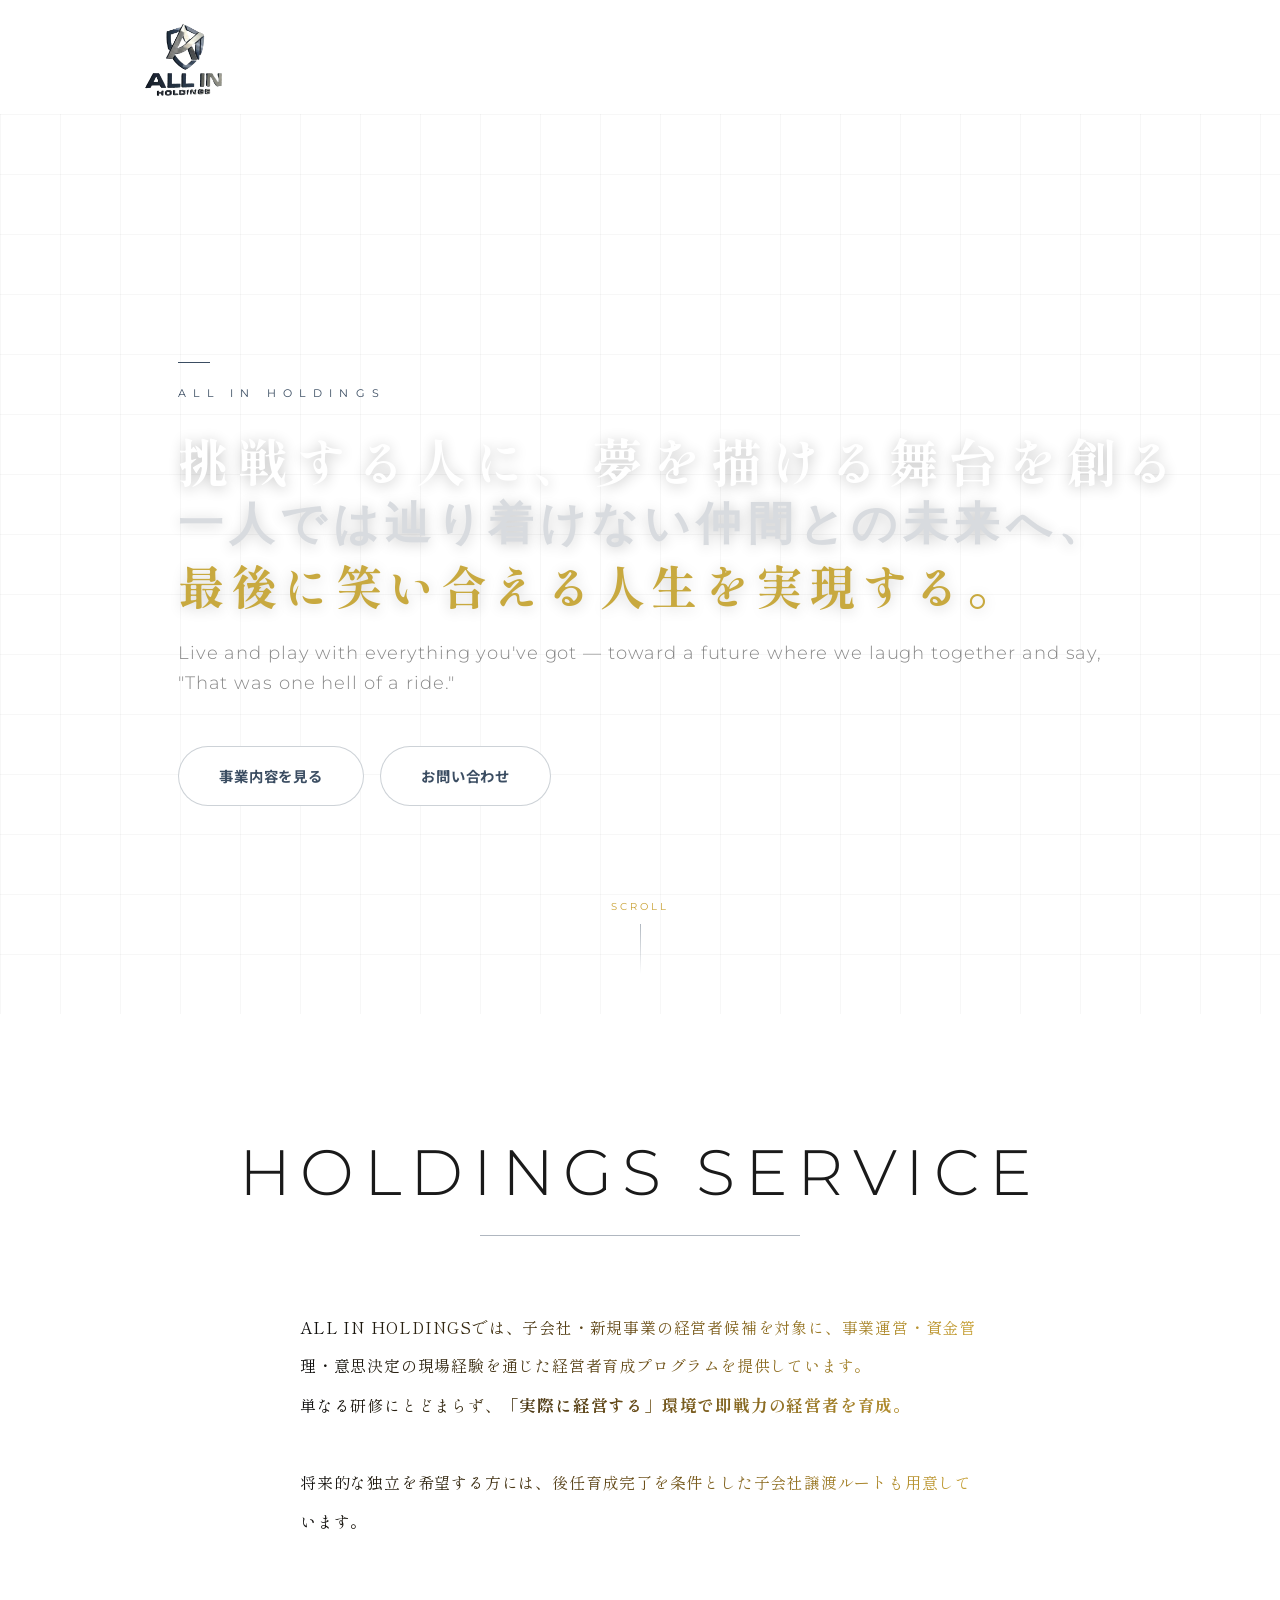
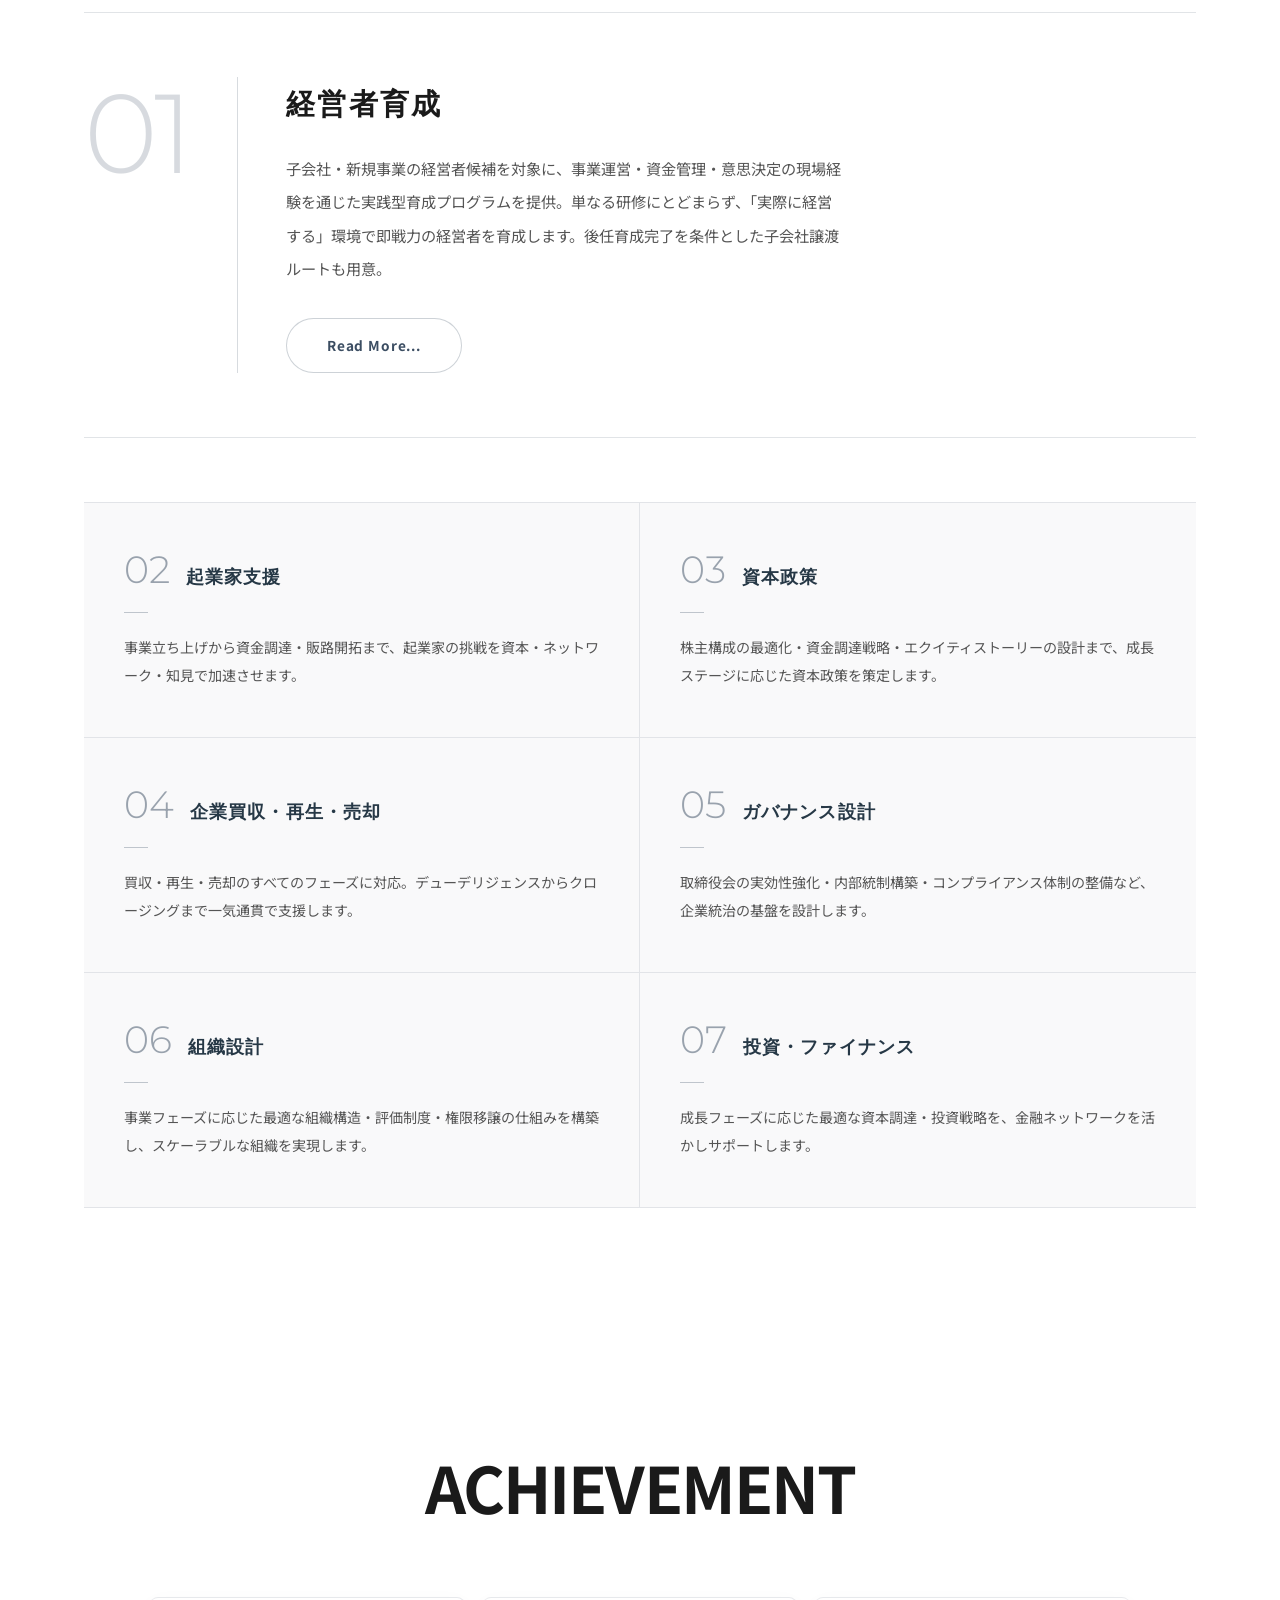
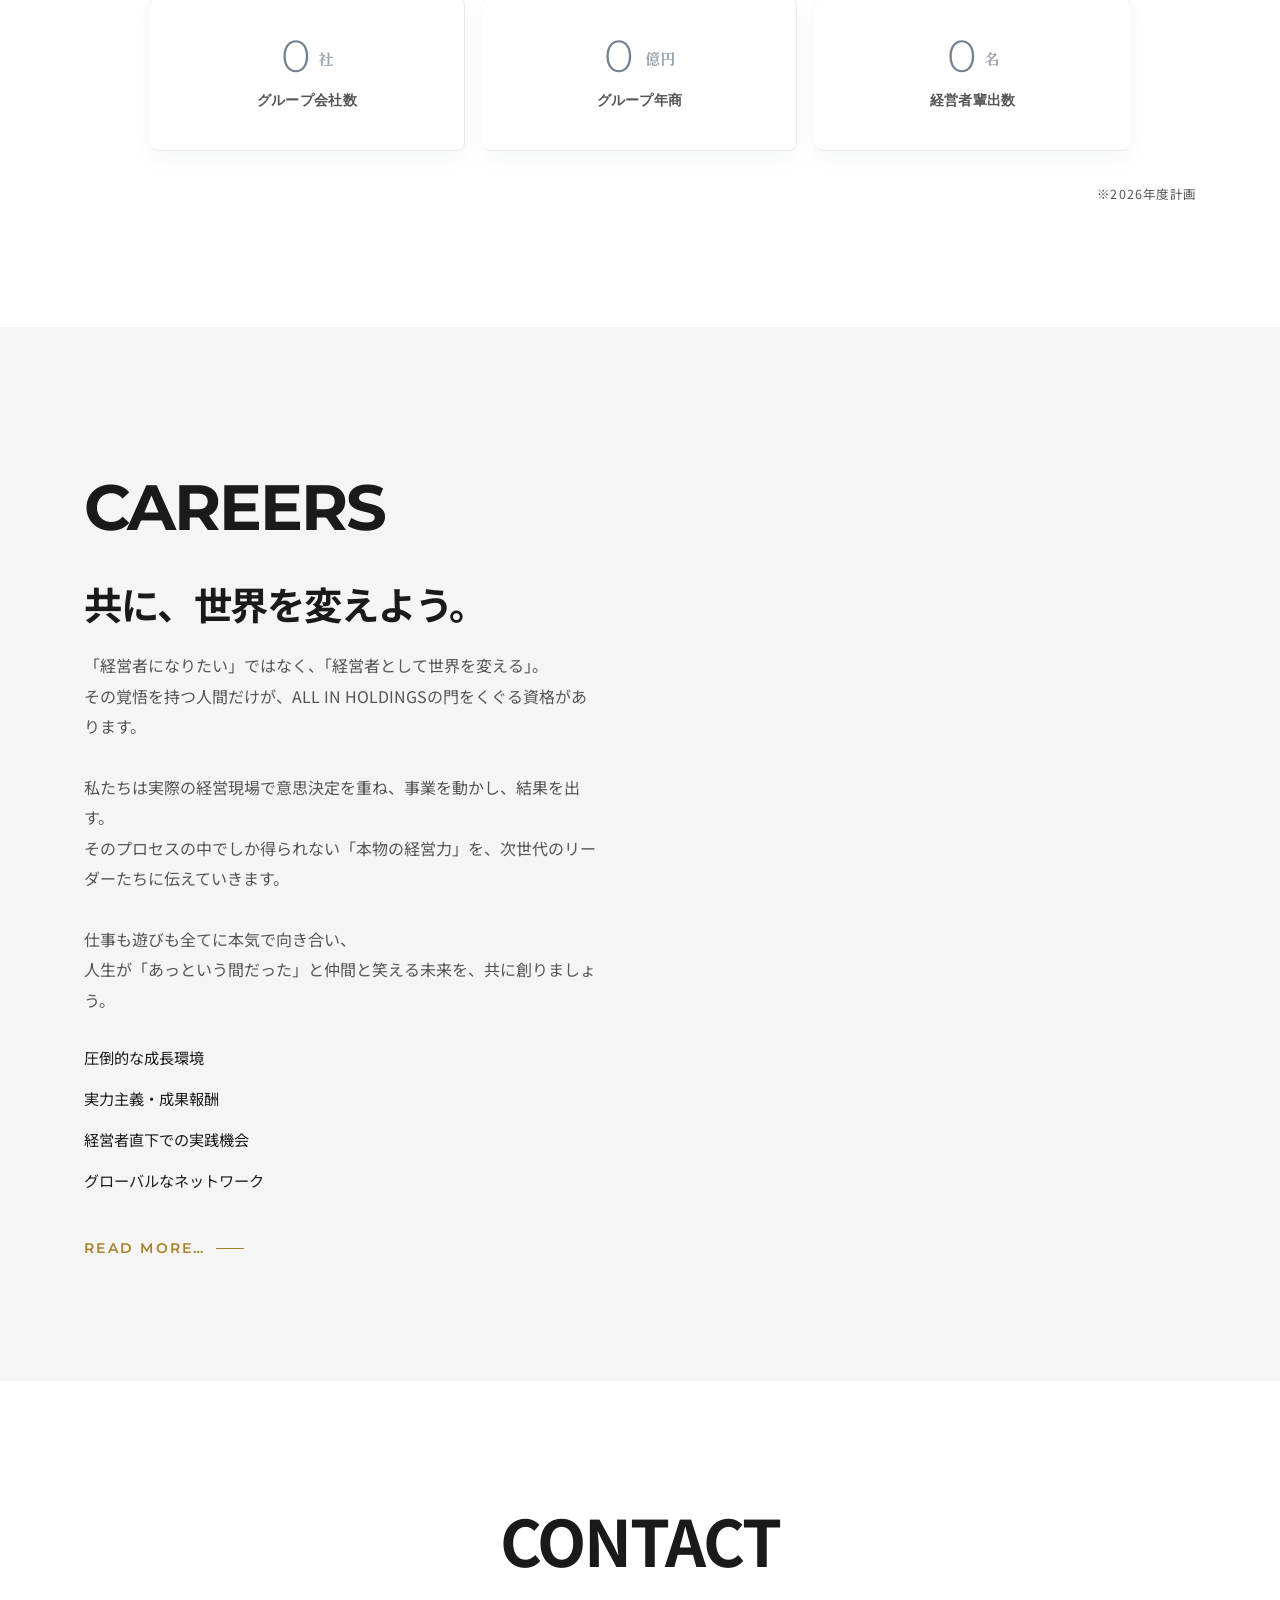
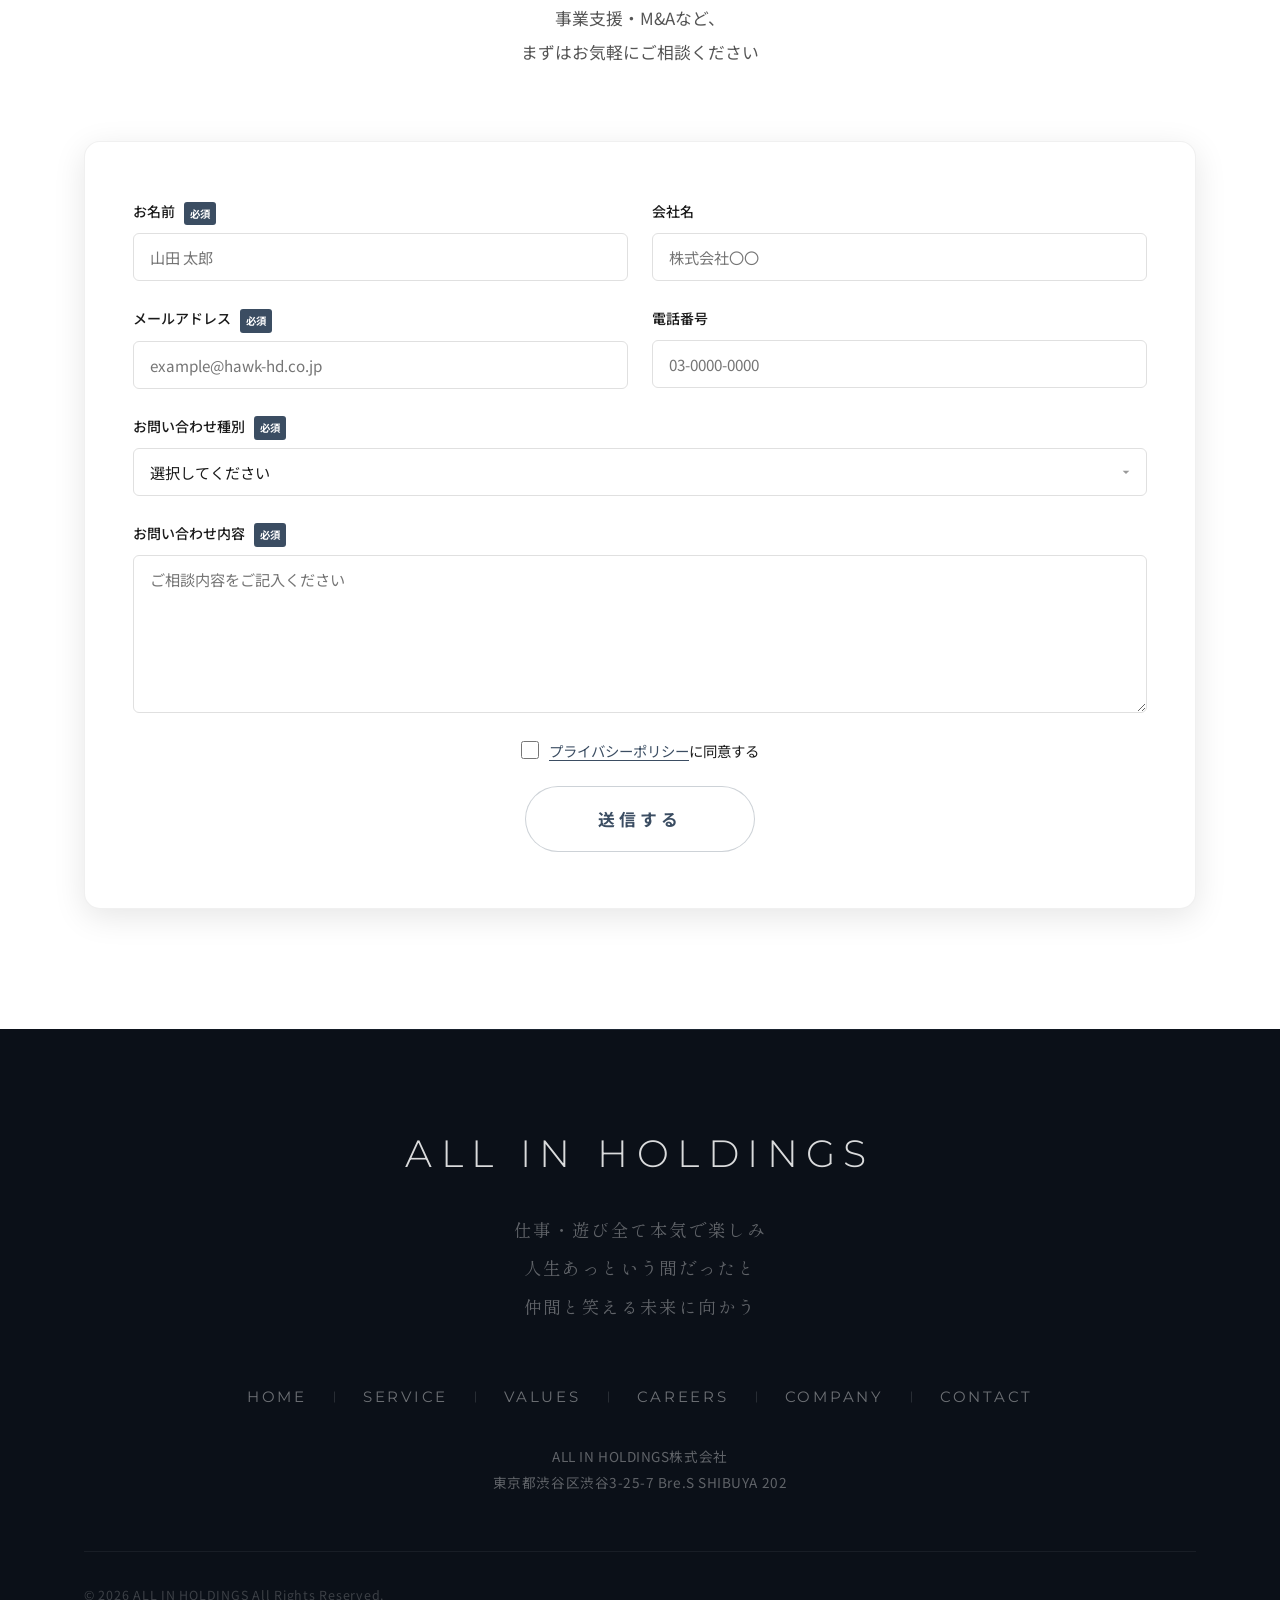
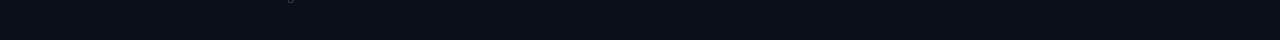
==== index.html @ c1caffeb "Initial commit" ====
<!DOCTYPE html>
<html lang="ja">
<head>
  <meta charset="UTF-8" />
  <meta name="viewport" content="width=device-width, initial-scale=1.0" />
  <meta name="format-detection" content="address=no" />
  <meta name="description" content="経営者候補の実践育成を軸に、資本政策、M&A、企業再生、組織設計まで手がけるホールディングス企業です。" />
  <title>ALL IN HOLDINGS株式会社</title>
  <link rel="icon" href="logo-transparent-sm.png" type="image/png" />
  <link rel="apple-touch-icon" href="logo-transparent-sm.png" />
  <link rel="manifest" href="manifest.json" />
  <link rel="stylesheet" href="style.css?v=20260616a" />
  <link rel="preconnect" href="https://fonts.googleapis.com" />
  <link rel="preconnect" href="https://fonts.gstatic.com" crossorigin />
  <link href="https://fonts.googleapis.com/css2?family=Cormorant+Garamond:ital,wght@0,300;0,400;0,600;1,300;1,400&family=DM+Serif+Display&family=Montserrat:wght@200;300;400;600;700&family=Noto+Sans+JP:wght@300;400;500;700;900&family=Shippori+Mincho+B1:wght@500;600;700&display=swap" rel="stylesheet" />
</head>
<body>

  <!-- ===== デカロゴ（通常フロー・スクロールで自然に消える） ===== -->
  <div class="logo-hero" id="logoHero">
    <a href="#">
      <img src="logo-transparent-sm.png" alt="ALL IN HOLDINGS" class="logo-hero__img" />
    </a>
    <button class="header__hamburger logo-hero__hamburger" id="hamburger" aria-label="メニュー">
      <span></span><span></span><span></span>
    </button>
  </div>
  <div class="nav-overlay" id="navOverlay"></div>
  <nav class="header__nav" id="nav">
    <div class="header__nav-top">
      <div class="header__nav-logo">
        <img src="logo-transparent-sm.png" alt="ALL IN HOLDINGS" class="header__nav-logo-img" />
      </div>
      <button class="header__nav-close" id="navClose" aria-label="閉じる">
        <span></span><span></span>
        <small class="header__nav-close-label">CLOSE</small>
      </button>
    </div>
    <ul class="header__nav-list">
      <li><a href="index.html">HOME</a></li>
      <li><a href="#service">SERVICE</a></li>
      <li><a href="value.html">VALUES</a></li>
      <li><a href="recruit.html">CAREERS</a></li>
      <li><a href="company.html">COMPANY</a></li>
    </ul>
    <a href="#contact" class="btn btn--metallic header__nav-btn">CONTACT</a>
  </nav>

  <!-- ===== HERO ===== -->
  <section class="hero" id="hero">
    <div class="hero__bg">
      <div class="hero__bg-grid"></div>
      <div class="hero__bg-circle hero__bg-circle--1"></div>
      <div class="hero__bg-circle hero__bg-circle--2"></div>
      <div class="hero__bg-ribbon"></div>
    </div>
    <div class="hero__inner">
      <div class="hero__accent js-fadein"></div>
      <p class="hero__label js-fadein">ALL IN HOLDINGS</p>
      <h1 class="hero__title js-fadein">
        <span class="hero__title-line1">挑戦する人に、夢を描ける舞台を創る</span>
        <span class="hero__title-line2">一人では辿り着けない仲間との未来へ、</span>
        <span class="hero__title-line3">最後に笑い合える人生を実現する。</span>
      </h1>
      <p class="hero__en js-fadein">Live and play with everything you've got — toward a future where we laugh together and say,<br />"That was one hell of a ride."</p>
      <div class="hero__btns js-fadein">
        <a href="#service" class="btn btn--metallic">事業内容を見る</a>
        <a href="#contact" class="btn btn--outline-red">お問い合わせ</a>
      </div>
    </div>
    <div class="hero__scroll">
      <span>SCROLL</span>
      <div class="hero__scroll-line"></div>
    </div>
  </section>


  <!-- ===== SERVICE ===== -->
  <section class="service section" id="service">
    <div class="container">
      <div class="section__head js-fadein">
        <h2 class="section__title service__en">HOLDINGS SERVICE</h2>
      </div>
      <p class="service__lead js-fadein">ALL IN HOLDINGSでは、子会社・新規事業の経営者候補を対象に、事業運営・資金管理・意思決定の現場経験を通じた経営者育成プログラムを提供しています。<br />単なる研修にとどまらず、<strong>「実際に経営する」環境で即戦力の経営者を育成。</strong><br /><br />将来的な独立を希望する方には、後任育成完了を条件とした子会社譲渡ルートも用意しています。</p>
      <div class="service__hero js-fadein">
        <div class="service__hero-inner">
          <span class="service__hero-num">01</span>
          <span class="service__hero-rule"></span>
          <div class="service__hero-content">
            <h3 class="service__hero-title">経営者育成</h3>
            <p class="service__hero-body">子会社・新規事業の経営者候補を対象に、事業運営・資金管理・意思決定の現場経験を通じた実践型育成プログラムを提供。単なる研修にとどまらず、「実際に経営する」環境で即戦力の経営者を育成します。後任育成完了を条件とした子会社譲渡ルートも用意。</p>
            <a href="recruit.html" class="btn btn--metallic service__hero-btn">Read More...</a>
          </div>
        </div>
      </div>
      <div class="service__grid">
        <div class="service__card js-fadein">
          <div class="service__card-head">
            <span class="service__card-num">02</span>
            <h3 class="service__card-title">起業家支援</h3>
          </div>
          <span class="service__card-divider"></span>
          <p class="service__card-body">事業立ち上げから資金調達・販路開拓まで、起業家の挑戦を資本・ネットワーク・知見で加速させます。</p>
        </div>
        <div class="service__card js-fadein">
          <div class="service__card-head">
            <span class="service__card-num">03</span>
            <h3 class="service__card-title">資本政策</h3>
          </div>
          <span class="service__card-divider"></span>
          <p class="service__card-body">株主構成の最適化・資金調達戦略・エクイティストーリーの設計まで、成長ステージに応じた資本政策を策定します。</p>
        </div>
        <div class="service__card js-fadein">
          <div class="service__card-head">
            <span class="service__card-num">04</span>
            <h3 class="service__card-title">企業買収・再生・売却</h3>
          </div>
          <span class="service__card-divider"></span>
          <p class="service__card-body">買収・再生・売却のすべてのフェーズに対応。デューデリジェンスからクロージングまで一気通貫で支援します。</p>
        </div>
        <div class="service__card js-fadein">
          <div class="service__card-head">
            <span class="service__card-num">05</span>
            <h3 class="service__card-title">ガバナンス設計</h3>
          </div>
          <span class="service__card-divider"></span>
          <p class="service__card-body">取締役会の実効性強化・内部統制構築・コンプライアンス体制の整備など、企業統治の基盤を設計します。</p>
        </div>
        <div class="service__card js-fadein">
          <div class="service__card-head">
            <span class="service__card-num">06</span>
            <h3 class="service__card-title">組織設計</h3>
          </div>
          <span class="service__card-divider"></span>
          <p class="service__card-body">事業フェーズに応じた最適な組織構造・評価制度・権限移譲の仕組みを構築し、スケーラブルな組織を実現します。</p>
        </div>
        <div class="service__card js-fadein">
          <div class="service__card-head">
            <span class="service__card-num">07</span>
            <h3 class="service__card-title">投資・ファイナンス</h3>
          </div>
          <span class="service__card-divider"></span>
          <p class="service__card-body">成長フェーズに応じた最適な資本調達・投資戦略を、金融ネットワークを活かしサポートします。</p>
        </div>
      </div>
    </div>
  </section>

  <!-- ===== NUMBERS ===== -->
  <section class="numbers section" id="numbers">
    <div class="container">
      <div class="section__head js-fadein">
        <h2 class="section__title">ACHIEVEMENT</h2>
      </div>
      <div class="numbers__grid">
        <div class="numbers__item numbers__item--dark js-fadein">
          <div class="numbers__value">
            <span class="numbers__count" data-target="8">0</span>
            <span class="numbers__unit">社</span>
          </div>
          <p class="numbers__label">グループ会社数</p>
        </div>
        <div class="numbers__item numbers__item--dark js-fadein">
          <div class="numbers__value">
            <span class="numbers__count" data-target="8">0</span>
            <span class="numbers__unit" style="margin-left:3px">億円</span>
          </div>
          <p class="numbers__label">グループ年商</p>
        </div>
        <div class="numbers__item numbers__item--dark js-fadein">
          <div class="numbers__value">
            <span class="numbers__count" data-target="8">0</span>
            <span class="numbers__unit">名</span>
          </div>
          <p class="numbers__label">経営者輩出数</p>
        </div>
      </div>
      <p class="numbers__note">※2026年度計画</p>
    </div>
  </section>

  <!-- ===== RECRUIT ===== -->
  <section class="recruit section section--gray" id="recruit">
    <div class="container">
      <div class="recruit__grid">
        <div class="recruit__text js-fadein">
          <p class="section__label">CAREERS</p>
          <h2 class="section__title">共に、世界を変えよう。</h2>
          <p class="recruit__body">
            「経営者になりたい」ではなく、「経営者として世界を変える」。<br />
            その覚悟を持つ人間だけが、ALL IN HOLDINGSの門をくぐる資格があります。<br /><br />
            私たちは実際の経営現場で意思決定を重ね、事業を動かし、結果を出す。<br />
            そのプロセスの中でしか得られない「本物の経営力」を、次世代のリーダーたちに伝えていきます。<br /><br />
            仕事も遊びも全てに本気で向き合い、<br />
            人生が「あっという間だった」と仲間と笑える未来を、共に創りましょう。
          </p>
          <ul class="recruit__list">
            <li>圧倒的な成長環境</li>
            <li>実力主義・成果報酬</li>
            <li>経営者直下での実践機会</li>
            <li>グローバルなネットワーク</li>
          </ul>
          <a href="recruit.html" class="recruit__link">Read More…</a>
        </div>
      </div>
    </div>
  </section>

  <!-- ===== CONTACT ===== -->
  <section class="contact section" id="contact">
    <div class="container">
      <div class="section__head js-fadein">
        <h2 class="section__title">CONTACT</h2>
        <p class="section__desc">事業支援・M&Aなど、<br />まずはお気軽にご相談ください</p>
      </div>
      <form class="contact__form js-fadein" id="contactForm">
        <div class="form__row">
          <div class="form__group">
            <label class="form__label" for="name">お名前 <span class="form__required">必須</span></label>
            <input class="form__input" type="text" id="name" name="name" placeholder="山田 太郎" required />
          </div>
          <div class="form__group">
            <label class="form__label" for="company">会社名</label>
            <input class="form__input" type="text" id="company" name="company" placeholder="株式会社〇〇" />
          </div>
        </div>
        <div class="form__row">
          <div class="form__group">
            <label class="form__label" for="email">メールアドレス <span class="form__required">必須</span></label>
            <input class="form__input" type="email" id="email" name="email" placeholder="example@hawk-hd.co.jp" required />
          </div>
          <div class="form__group">
            <label class="form__label" for="tel">電話番号</label>
            <input class="form__input" type="tel" id="tel" name="tel" placeholder="03-0000-0000" />
          </div>
        </div>
        <div class="form__group">
          <label class="form__label" for="category">お問い合わせ種別 <span class="form__required">必須</span></label>
          <select class="form__select" id="category" name="category" required>
            <option value="">選択してください</option>
            <option value="consulting">経営コンサルティング</option>
            <option value="ma">M&A・事業承継</option>
            <option value="invest">投資・ファイナンス</option>
            <option value="other">その他</option>
          </select>
        </div>
        <div class="form__group">
          <label class="form__label" for="message">お問い合わせ内容 <span class="form__required">必須</span></label>
          <textarea class="form__textarea" id="message" name="message" rows="6" placeholder="ご相談内容をご記入ください" required></textarea>
        </div>
        <div class="form__agree">
          <label class="form__agree-label">
            <input type="checkbox" class="form__agree-check" required />
            <span class="form__agree-text"><a href="privacy.html" class="form__agree-link">プライバシーポリシー</a>に同意する</span>
          </label>
        </div>
        <div class="form__submit">
          <button type="submit" class="btn btn--metallic btn--large">送信する</button>
        </div>
      </form>
    </div>
  </section>

  <!-- ===== FOOTER ===== -->
  <footer class="footer">
    <div class="footer__accent-line"></div>
    <div class="footer__inner">
      <div class="footer__top">
        <div class="footer__brand">
          <p class="footer__logo"><span class="footer__logo-allin">ALL IN</span> <span class="footer__logo-holdings">HOLDINGS</span></p>
          <p class="footer__tagline">仕事・遊び全て本気で楽しみ<br />人生あっという間だったと<br />仲間と笑える未来に向かう</p>
        </div>
        <nav class="footer__nav">
          <ul class="footer__nav-list">
            <li><a href="index.html">HOME</a></li>
            <li><a href="#service">SERVICE</a></li>
            <li><a href="value.html">VALUES</a></li>
            <li><a href="recruit.html">CAREERS</a></li>
            <li><a href="company.html">COMPANY</a></li>
            <li><a href="#contact">CONTACT</a></li>
          </ul>
        </nav>
        <p class="footer__info"><span class="footer__info-name">ALL IN HOLDINGS株式会社</span><br /><span class="footer__info-addr">東京都渋谷区渋谷3-25-7 Bre.S SHIBUYA 202</span></p>
      </div>
      <div class="footer__bottom">
        <p class="footer__copy">&copy; 2026 ALL IN HOLDINGS All Rights Reserved.</p>
      </div>
    </div>
  </footer>

  <script src="script.js?v=20260308a"></script>
</body>
</html>
---- style.css ----
/* ===========================
   ALL IN HOLDINGS — style.css
   カラー: スチールネイビー
   =========================== */

/* ---------- CSS変数 ---------- */
:root {
  --accent:        #3B4D62;
  --accent-light:  #5A7A95;
  --accent-dark:   #263846;
  --steel-panel:   #243140;
  --steel-panel-2: #324355;
  --steel-line:    rgba(214, 225, 234, 0.16);
  --accent-muted:  rgba(59, 77, 98, 0.08);
  --white:      #FFFFFF;
  --off-white:  #F8FAFB;
  --gray-light: #F5F5F5;
  --gray:       #999999;
  --text:       #1A1A1A;
  --text-sub:   #555555;

  --font-en: 'Montserrat', sans-serif;
  --font-ja: 'Noto Sans JP', sans-serif;
  --font-display: 'Shippori Mincho B1', serif;
  --font-fr: 'Cormorant Garamond', serif;

  --header-h: 72px;
  --radius:   6px;
  --shadow:   0 8px 32px rgba(0,0,0,0.10);
  --transition: 0.35s cubic-bezier(0.25,0.46,0.45,0.94);
}

/* ---------- Reset ---------- */
*, *::before, *::after { box-sizing: border-box; margin: 0; padding: 0; }
html { scroll-behavior: smooth; font-size: 16px; }
body {
  font-family: var(--font-ja);
  color: var(--text);
  background: var(--white);
  line-height: 1.9;
  overflow-x: hidden;
}
img { max-width: 100%; display: block; }
a { color: inherit; text-decoration: none; }
ul { list-style: none; }
button { cursor: pointer; border: none; background: none; font-family: inherit; }

/* ---------- Utility ---------- */
.container {
  width: 100%;
  max-width: 1160px;
  margin: 0 auto;
  padding: 0 24px;
}
.pc-only { display: inline; }
.sp-only { display: none; }

/* ---------- Buttons ---------- */
.btn {
  display: inline-flex;
  align-items: center;
  justify-content: center;
  gap: 10px;
  padding: 15px 40px;
  border-radius: 50px;
  font-family: var(--font-ja);
  font-weight: 700;
  font-size: 0.9rem;
  letter-spacing: 0.06em;
  transition: var(--transition);
  white-space: nowrap;
  position: relative;
  overflow: hidden;
  background: var(--white);
  color: var(--accent);
  border: 1px solid rgba(59, 77, 98, 0.25);
  text-shadow: none;
  isolation: isolate;
}
.btn:hover {
  color: var(--accent-dark);
  border-color: rgba(59, 77, 98, 0.4);
}
/* フッターロゴ風シャインアニメーション */
.btn::before {
  content: '';
  position: absolute;
  top: 0;
  left: -100%;
  width: 60%;
  height: 100%;
  background: linear-gradient(
    105deg,
    transparent 20%,
    rgba(59,77,98,0.03) 30%,
    rgba(59,77,98,0.12) 48%,
    rgba(59,77,98,0.18) 50%,
    rgba(59,77,98,0.12) 52%,
    rgba(59,77,98,0.03) 70%,
    transparent 80%
  );
  animation: btn-shine 8s ease-in-out infinite;
}
.btn--outline-red::before {
  animation-delay: 4s;
}
@keyframes btn-shine {
  0%, 85% { left: -100%; }
  95%     { left: 200%; }
  100%    { left: 200%; }
}
/* variant overrides — 白背景統一のため上書きなし */
.btn--primary,
.btn--metallic {
  background: var(--white);
  color: var(--accent);
  border: 1px solid rgba(59, 77, 98, 0.25);
  text-shadow: none;
  transition: color 1s ease, border-color 1s ease;
}
.btn--metallic::after,
.btn--outline-red::after {
  content: '';
  position: absolute;
  inset: 0;
  background: linear-gradient(90deg, #C8D6E0 0%, #E8EEF2 30%, #F5F7F9 50%, #E8EEF2 70%, #C8D6E0 100%);
  opacity: 0;
  transition: opacity 1s ease;
  z-index: -1;
}
.btn--metallic:hover::after,
.btn--outline-red:hover::after {
  opacity: 1;
}
.btn--primary:hover,
.btn--metallic:hover {
  color: var(--accent-dark);
  border-color: rgba(59, 77, 98, 0.4);
}
.btn--outline {
  background: rgba(255,255,255,0.85);
  color: var(--accent);
  border: 1px solid rgba(59, 77, 98, 0.25);
  backdrop-filter: none;
}
.btn--outline:hover {
  background: var(--white);
  border-color: rgba(59, 77, 98, 0.4);
  transform: none;
  box-shadow: none;
}

.btn--large { padding: 20px 60px; font-size: 1.05rem; }
.btn--outline-red {
  background: var(--white);
  color: var(--accent);
  border: 1px solid rgba(59, 77, 98, 0.25);
  transition: color 1s ease, border-color 1s ease;
}
.btn--outline-red:hover {
  color: var(--accent-dark);
  border-color: rgba(59, 77, 98, 0.4);
}

/* ---------- Section 共通 ---------- */
.section { padding: 120px 0; }
.section--gray { background: var(--gray-light); }

.section__head { text-align: center; margin-bottom: 72px; }
.section__label {
  display: inline-block;
  font-family: var(--font-en);
  font-size: 0.7rem;
  font-weight: 700;
  letter-spacing: 0.35em;
  color: var(--accent);
  margin-bottom: 16px;
  text-transform: uppercase;
}
.section__label--white { color: rgba(255,255,255,0.7); }
.section__title {
  font-size: clamp(2.4rem, 5vw, 4.2rem);
  font-weight: 700;
  line-height: 1.2;
  letter-spacing: -0.03em;
}
.section__title--white { color: var(--white); }
.section__title--display {
  font-family: var(--font-display);
  letter-spacing: 0.06em;
}
.section__desc {
  margin-top: 24px;
  color: var(--text-sub);
  font-size: 1.05rem;
  line-height: 2;
}

/* ---------- JS Fade In ---------- */
.js-fadein {
  opacity: 0;
  transform: translateY(30px);
  transition: opacity 0.7s ease, transform 0.7s ease;
}
.js-fadein.is-visible {
  opacity: 1;
  transform: translateY(0);
}
/* 遅延クラス */
.js-fadein:nth-child(2) { transition-delay: 0.1s; }
.js-fadein:nth-child(3) { transition-delay: 0.2s; }
.js-fadein:nth-child(4) { transition-delay: 0.3s; }


/* ===========================
   デカロゴ（通常フロー）
   =========================== */
.logo-hero {
  position: sticky;
  top: 0;
  z-index: 110;
  display: flex;
  align-items: center;
  justify-content: flex-start;
  width: 100%;
  padding: 20px 132px 14px;
  background: rgba(255,255,255,0.9);
  backdrop-filter: none;
  border-bottom: none;
  box-shadow: none;
  margin: 0 auto;
}
.logo-hero__img {
  height: 80px;
  width: auto;
}
.logo-hero__hamburger {
  position: absolute;
  top: 50%;
  right: 132px;
  transform: translateY(-50%);
}


/* ===========================
   HEADER
   =========================== */
.header {
  position: fixed;
  top: 0; left: 0; right: 0;
  z-index: 100;
  height: 160px;
  transition: background var(--transition), box-shadow var(--transition), height 0.4s cubic-bezier(0.25,0.46,0.45,0.94);
}
.header.is-scrolled {
  height: var(--header-h);
  background: rgba(255,255,255,0.82);
  backdrop-filter: blur(12px);
  box-shadow: 0 2px 20px rgba(0,0,0,0.08);
}

/* ヘッダーロゴ：最初は非表示、スクロールで出現 */
.header__logo--swap {
  opacity: 0;
  transform: translateX(-12px);
  transition: opacity 0.4s ease, transform 0.4s ease;
  pointer-events: none;
}
.header__logo--swap.is-visible {
  opacity: 1;
  transform: translateX(0);
  pointer-events: auto;
}
.header__inner {
  max-width: 1160px;
  margin: 0 auto;
  padding: 0 24px;
  height: 100%;
  display: flex;
  align-items: center;
  justify-content: space-between;
}

/* Logo */
.header__logo {
  display: flex;
  align-items: center;
}
.header__logo-img {
  height: 44px;
  width: auto;
}

/* Nav - サイドパネル（PC・SP共通） */
/* オーバーレイ */
.nav-overlay {
  position: fixed;
  inset: 0;
  background: rgba(0,0,0,0.4);
  z-index: 120;
  opacity: 0;
  pointer-events: none;
  transition: opacity var(--transition);
}
.nav-overlay.is-open { opacity: 1; pointer-events: auto; }

.header__nav {
  position: fixed;
  top: 0;
  right: 0;
  width: min(380px, 90vw);
  height: 100vh;
  height: 100dvh;
  background: linear-gradient(180deg, #f8fafb 0%, #eef3f6 100%);
  padding: 0 48px 40px;
  box-shadow: -8px 0 40px rgba(0,0,0,0.1);
  transform: translateX(110%);
  opacity: 0;
  transition: transform var(--transition), opacity var(--transition);
  z-index: 121;
  overflow-y: auto;
}
.header__nav.is-open { transform: translateX(0); opacity: 1; }

/* ナビ上部（ロゴ＋閉じるボタン） */
.header__nav-top {
  display: flex;
  align-items: center;
  justify-content: space-between;
  height: var(--header-h);
  margin-top: 20px;
  margin-bottom: 32px;
  padding: 12px 16px;
}
.header__nav-logo {
  display: flex;
  align-items: center;
}
.header__nav-logo-img {
  height: 60px;
  width: auto;
}
.header__nav-close {
  display: flex;
  flex-direction: column;
  align-items: center;
  justify-content: center;
  width: 40px;
  height: 48px;
  background: none;
  border: none;
  cursor: pointer;
  position: relative;
  gap: 0;
}
.header__nav-close span {
  display: block;
  width: 20px;
  height: 1.5px;
  background: linear-gradient(90deg, #3B4D62 0%, #5A7A95 45%, #3B4D62 100%);
  position: absolute;
  top: 10px;
  border-radius: 2px;
}
.header__nav-close span:nth-child(1) { transform: rotate(45deg); }
.header__nav-close span:nth-child(2) { transform: rotate(-45deg); }
.header__nav-close-label {
  position: absolute;
  bottom: 0;
  font-family: var(--font-en);
  font-size: 0.5rem;
  font-weight: 700;
  letter-spacing: 0.12em;
  background: linear-gradient(90deg, #3B4D62 0%, #5A7A95 45%, #3B4D62 100%);
  -webkit-background-clip: text;
  -webkit-text-fill-color: transparent;
  background-clip: text;
}
.header__nav-btn {
  display: block;
  width: 100%;
  margin-top: 24px;
  text-align: center;
}

.header__nav-list {
  display: flex;
  flex-direction: column;
  gap: 0;
}
.header__nav-list li {
  border-bottom: none;
  position: relative;
}
.header__nav-list li::before {
  content: '';
  position: absolute;
  bottom: 0;
  left: 15%;
  width: 70%;
  height: 1px;
  background: var(--gray-light);
}
.header__nav-list a {
  display: block;
  padding: 18px 0;
  font-size: 0.95rem;
  font-weight: 500;
  letter-spacing: 0.15em;
  color: var(--text);
  text-align: center;
  position: relative;
  transition: color 0.4s ease;
}
.header__nav-list a::before,
.header__nav-list a::after {
  content: '';
  position: absolute;
  bottom: -1px;
  height: 1px;
  width: 0;
  background: var(--accent);
  transition: width 0.8s ease;
}
.header__nav-list a::before { left: 15%; }
.header__nav-list a::after { right: 15%; }
.header__nav-list a:hover::before,
.header__nav-list a:hover::after {
  width: 35%;
}
.header__nav-list a:hover {
  color: var(--accent-dark);
}

/* Hamburger */
.header__hamburger {
  display: flex;
  flex-direction: column;
  gap: 7px;
  width: 32px;
}
.header__hamburger span {
  display: block;
  height: 3px;
  background: linear-gradient(90deg, #3B4D62 0%, #5A7A95 40%, #8FAABD 70%, #5A7A95 100%);
  border-radius: 2px;
  transition: var(--transition);
}
/* ヘッダーハンバーガー：スクロールで出現（ロゴと同じ挙動） */
.header__hamburger--swap {
  opacity: 0;
  transform: translateX(12px);
  transition: opacity 0.4s ease, transform 0.4s ease;
  pointer-events: none;
}
.header__hamburger--swap.is-visible {
  opacity: 1;
  transform: translateX(0);
  pointer-events: auto;
}
.header__hamburger.is-open { opacity: 0; pointer-events: none; }


/* ===========================
   HERO
   =========================== */
.hero {
  position: relative;
  min-height: 100vh;
  display: flex;
  align-items: center;
  background: #ffffff;
  overflow: hidden;
}

/* BG */
.hero__bg { position: absolute; inset: 0; }
.hero__bg-grid {
  position: absolute; inset: 0;
  background-image:
    linear-gradient(rgba(0,0,0,0.03) 1px, transparent 1px),
    linear-gradient(90deg, rgba(0,0,0,0.03) 1px, transparent 1px);
  background-size: 60px 60px;
}
.hero__bg-circle { display: none; }
.hero__bg-ribbon { display: none; }
@keyframes pulse {
  0%, 100% { transform: scale(1); opacity: 1; }
  50%       { transform: scale(1.15); opacity: 0.7; }
}

/* Hero Content */
.hero__inner {
  position: relative;
  z-index: 2;
  max-width: 1160px;
  margin: 0 auto;
  padding: 120px 24px 80px;
}
.hero__accent {
  width: 32px;
  height: 1px;
  background: var(--accent);
  margin-bottom: 20px;
  opacity: 0.7;
}
.hero__label {
  font-family: var(--font-en);
  font-size: 0.7rem;
  font-weight: 400;
  letter-spacing: 0.65em;
  color: var(--accent);
  text-transform: uppercase;
  margin-bottom: 28px;
}
.hero__title {
  font-family: var(--font-display);
  font-size: clamp(2.11rem, 4vw, 3.56rem);
  font-weight: 700;
  line-height: 1.08;
  letter-spacing: 0.12em;
  margin-bottom: 28px;
  /* keep headline within 70% of viewport and leave room for header controls */
  width: calc(70vw - 96px);
  max-width: calc(70vw - 96px);
  margin: 0 0 28px 0;
  text-align: left;
  background: none;
  -webkit-background-clip: unset;
  -webkit-text-fill-color: currentcolor;
  background-clip: unset;
  color: #1F1F1F;
}
.hero__title em {
  display: block;
  font-style: normal;
  font-size: 1.08em;
  font-weight: 500;
  letter-spacing: 0.06em;
}
.hero__title-line1,
.hero__title-line2,
.hero__title-line3 {
  display: block;
  width: auto;
  max-width: 100%;
  margin: 0;
  white-space: nowrap;
  word-break: keep-all;
  overflow-wrap: normal;
  background: none;
  -webkit-background-clip: unset;
  -webkit-text-fill-color: unset;
  color: inherit;
}
.hero__title-line1 {
  letter-spacing: 0.16em;
  color: #FFFFFF;
  text-shadow: 0 2px 14px rgba(0, 0, 0, 0.24);
  margin: 0 0 12px 0;
}
.hero__title-line2 {
  font-size: 0.87em;
  font-weight: 600;
  margin: 0 0 12px 0;
  letter-spacing: 0.14em;
  color: #D8DBDF;
  text-shadow: 0 2px 14px rgba(0, 0, 0, 0.20);
}
.hero__title-line3 {
  font-size: 0.91em;
  letter-spacing: 0.12em;
  color: #C8A93F;
  text-shadow: 0 2px 14px rgba(0, 0, 0, 0.18);
  margin: 0;
}
.hero__desc {
  font-size: clamp(0.9rem, 1.5vw, 1.1rem);
  color: var(--text-sub);
  margin-bottom: 48px;
  line-height: 1.9;
}
.hero__en {
  font-family: var(--font-en);
  font-size: clamp(0.95rem, 1.4vw, 1.1rem);
  font-weight: 300;
  font-style: normal;
  color: #888;
  line-height: 1.7;
  letter-spacing: 0.05em;
  margin-bottom: 48px;
}
.hero__btns { display: flex; gap: 16px; flex-wrap: wrap; }

/* Scroll indicator */
.hero__scroll {
  position: absolute;
  bottom: 40px;
  left: 50%;
  transform: translateX(-50%);
  display: flex;
  flex-direction: column;
  align-items: center;
  gap: 8px;
  color: #C9A235;
  font-family: var(--font-en);
  font-size: 0.625rem;
  letter-spacing: 0.3em;
}
.hero__scroll--section {
  position: relative;
  bottom: auto;
  left: auto;
  transform: none;
  padding: 64px 0;
}
.hero__scroll-line {
  width: 1px;
  height: 50px;
  background: linear-gradient(to bottom, rgba(59,77,98,0.4), transparent);
  animation: scrollLine 2s ease-in-out infinite;
}
@keyframes scrollLine {
  0%   { transform: scaleY(0); transform-origin: top; }
  50%  { transform: scaleY(1); transform-origin: top; }
  51%  { transform: scaleY(1); transform-origin: bottom; }
  100% { transform: scaleY(0); transform-origin: bottom; }
}


/* ===========================
   ABOUT
   =========================== */
.about__content {
  max-width: 720px;
  margin: 0 auto;
  text-align: center;
}
.about__texts {
  text-align: left;
  margin-top: 48px;
}
.about__body {
  color: var(--text-sub);
  font-size: 1.05rem;
  line-height: 2.1;
  margin-bottom: 24px;
  letter-spacing: 0.02em;
}

.about__visual { display: flex; justify-content: center; }
.about__card {
  background: var(--white);
  border: 1px solid rgba(59,77,98,0.15);
  border-radius: 16px;
  padding: 48px 40px;
  text-align: center;
  box-shadow: var(--shadow);
  position: relative;
  overflow: hidden;
  width: 100%;
  max-width: 360px;
}
.about__card::before {
  content: '';
  position: absolute;
  top: 0; left: 0; right: 0;
  height: 4px;
  background: linear-gradient(90deg, var(--accent), var(--accent-light));
}
.about__card-icon {
  display: flex;
  justify-content: center;
  align-items: center;
  margin-bottom: 20px;
  filter: drop-shadow(0 4px 16px rgba(59,77,98,0.5));
  transition: filter var(--transition), transform var(--transition);
}
.about__card:hover .about__card-icon {
  filter: drop-shadow(0 6px 24px rgba(59,77,98,0.75));
  transform: translateY(-4px) scale(1.04);
}
.about__card-text {
  font-family: var(--font-en);
  font-size: 1.25rem;
  font-weight: 800;
  color: var(--accent);
  letter-spacing: 0.1em;
  margin-bottom: 12px;
}
.about__card-sub { color: var(--text-sub); font-size: 0.9rem; line-height: 1.7; }


/* ===========================
   SERVICE
   =========================== */
.section--dark {
  background: linear-gradient(160deg, #0D1520 0%, #1A2A3C 100%);
}
.service__en {
  font-family: var(--font-en);
  font-weight: 300;
  letter-spacing: 0.15em;
  display: inline-block;
  padding-bottom: 0;
  border-bottom: none;
  border-image: none;
}
.service .section__head::after {
  content: '';
  display: block;
  width: 320px;
  height: 1px;
  background: var(--accent);
  opacity: 0.4;
  margin: 24px auto 0;
}
.service__lead {
  font-family: var(--font-display);
  font-size: 1rem;
  line-height: 2.4;
  letter-spacing: 0.05em;
  max-width: 680px;
  margin: 0 auto 72px;
  text-align: left;
  background: linear-gradient(90deg, #0D0D0D 0%, #6B4F1A 50%, #C9A235 100%);
  -webkit-background-clip: text;
  -webkit-text-fill-color: transparent;
  background-clip: text;
}
.service__lead strong {
  font-weight: 700;
  font-size: 1.05rem;
  -webkit-text-fill-color: transparent;
}
/* -- 01 Hero Card -- */
.service__hero {
  margin-bottom: 64px;
}
.service__hero-inner {
  display: flex;
  align-items: flex-start;
  gap: 0;
  padding: 64px 0;
  background: none;
  border-radius: 0;
  border: none;
  border-top: 1px solid rgba(59, 77, 98, 0.15);
  border-bottom: 1px solid rgba(59, 77, 98, 0.15);
}
.service__hero-num {
  font-family: var(--font-en);
  font-size: 7rem;
  font-weight: 300;
  color: var(--accent);
  opacity: 0.2;
  line-height: 1;
  flex-shrink: 0;
  letter-spacing: -0.04em;
}
.service__hero-rule {
  display: block;
  width: 1px;
  align-self: stretch;
  background: rgba(59, 77, 98, 0.2);
  margin: 0 48px;
  flex-shrink: 0;
}
.service__hero-title {
  font-family: var(--font-display);
  font-size: 1.8rem;
  font-weight: 600;
  color: var(--text);
  letter-spacing: 0.08em;
  margin-bottom: 20px;
}
.service__hero-body {
  color: var(--text-sub);
  font-size: 0.95rem;
  line-height: 2.2;
  max-width: 560px;
}
.service__hero-btn {
  margin-top: 32px;
  display: inline-flex;
  margin-left: 0;
  width: fit-content;
  font-size: 0.85rem;
  padding: 14px 40px;
}

/* -- Grid 02-07 -- */
.service__grid {
  display: grid;
  grid-template-columns: 1fr 1fr;
  gap: 0;
}
.service__card {
  padding: 48px 40px;
  background: none;
  border: none;
  border-radius: 0;
  border-bottom: 1px solid rgba(59, 77, 98, 0.12);
  transition: background var(--transition);
}
.service__card:nth-child(odd) {
  border-right: 1px solid rgba(59, 77, 98, 0.12);
}
.service__card:nth-child(-n+2) {
  border-top: 1px solid rgba(59, 77, 98, 0.12);
}
.service__card:hover,
.service__card.is-hovered {
  background: rgba(59, 77, 98, 0.03);
  transform: none;
}
.service__card-head {
  display: flex;
  align-items: baseline;
  gap: 16px;
  margin-bottom: 0;
}
.service__card-num {
  font-family: var(--font-en);
  font-size: 2.4rem;
  font-weight: 300;
  color: var(--accent);
  opacity: 0.3;
  line-height: 1;
  flex-shrink: 0;
  transition: opacity 0.5s ease;
}
.service__card:hover .service__card-num,
.service__card.is-hovered .service__card-num {
  opacity: 0.5;
}
.service__card-title {
  font-family: var(--font-display);
  font-size: 1.15rem;
  font-weight: 600;
  color: var(--text);
  letter-spacing: 0.06em;
  line-height: 1.5;
  transition: color 0.5s ease;
}
.service__card:hover .service__card-title,
.service__card.is-hovered .service__card-title {
  color: var(--accent-dark);
}
.service__card-divider {
  display: block;
  width: 24px;
  height: 1px;
  background: var(--accent);
  opacity: 0.3;
  margin: 20px 0;
  transition: width var(--transition), opacity var(--transition);
}
.service__card:hover .service__card-divider,
.service__card.is-hovered .service__card-divider {
  width: 48px;
  opacity: 0.6;
}
.js-fadein.is-visible .service__card-divider {
  animation: lineReveal 0.8s ease forwards;
}
@keyframes lineReveal {
  from { width: 0; opacity: 0; }
  to { width: 24px; opacity: 0.3; }
}
.service__card-body {
  color: var(--text-sub);
  font-size: 0.88rem;
  line-height: 2;
}


/* ===========================
   MVV
   =========================== */
.mvv {
  position: relative;
  background: linear-gradient(145deg, #0D1520 0%, #1A2A3C 55%, #8B0000 100%);
  overflow: hidden;
}
.mvv__bg {
  position: absolute; inset: 0;
  background:
    radial-gradient(ellipse 60% 50% at 80% 20%, rgba(255,255,255,0.06) 0%, transparent 60%),
    radial-gradient(ellipse 40% 40% at 20% 80%, rgba(255,255,255,0.04) 0%, transparent 60%);
}
.mvv .container { position: relative; z-index: 1; }

.mvv__mission,
.mvv__vision {
  text-align: center;
  margin-bottom: 56px;
  padding: 48px 40px;
  background: rgba(255,255,255,0.04);
  border: 1px solid rgba(255,255,255,0.08);
  border-radius: 12px;
  backdrop-filter: blur(4px);
}
.mvv__type {
  font-family: var(--font-en);
  font-size: 0.7rem;
  font-weight: 700;
  letter-spacing: 0.35em;
  color: var(--accent-light);
  margin-bottom: 16px;
}
.mvv__statement {
  font-size: clamp(1.3rem, 2.5vw, 2rem);
  font-weight: 700;
  color: var(--white);
  line-height: 1.5;
}

/* Values */
.mvv__values { margin-top: 16px; }
.mvv__values .mvv__type { text-align: center; margin-bottom: 32px; }
.mvv__value-grid {
  display: grid;
  grid-template-columns: repeat(4, 1fr);
  gap: 20px;
}
.mvv__value-card {
  background: rgba(255,255,255,0.05);
  border: 1px solid rgba(255,255,255,0.1);
  border-radius: 12px;
  padding: 32px 24px;
  position: relative;
  overflow: hidden;
  transition: background var(--transition), border-color var(--transition);
}
.mvv__value-card::before {
  content: '';
  position: absolute;
  top: 0; left: 0; right: 0;
  height: 3px;
  background: linear-gradient(90deg, var(--accent), var(--accent-light));
}
.mvv__value-card:hover {
  background: rgba(255,255,255,0.08);
  border-color: rgba(59,77,98,0.3);
}
.mvv__value-num {
  display: inline-block;
  font-family: var(--font-en);
  font-size: 2rem;
  font-weight: 900;
  color: var(--accent-light);
  line-height: 1;
  margin-bottom: 12px;
  opacity: 0.6;
}
.mvv__value-title {
  font-size: 1rem;
  font-weight: 700;
  color: var(--white);
  margin-bottom: 10px;
}
.mvv__value-body {
  font-size: 0.82rem;
  color: rgba(255,255,255,0.6);
  line-height: 1.8;
}


/* ===========================
   NUMBERS
   =========================== */
.numbers__grid {
  display: grid;
  grid-template-columns: repeat(3, 1fr);
  gap: 18px;
  margin-bottom: 32px;
  max-width: 980px;
  margin-left: auto;
  margin-right: auto;
}
.numbers__item {
  display: flex;
  flex-direction: column;
  align-items: center;
  justify-content: center;
  text-align: center;
  padding: 36px 20px;
  border-radius: 8px;
  background: #ffffff;
  box-shadow: 0 8px 22px rgba(36,52,64,0.04);
  border: 1px solid rgba(59, 77, 98, 0.07);
  min-height: 150px;
  transition: transform 0.3s ease, box-shadow 0.3s ease;
}
.numbers__item:hover { transform: translateY(-6px); box-shadow: 0 16px 36px rgba(36,52,64,0.08); }
.numbers__item::after { display: none; }
.numbers__value {
  display: flex;
  align-items: flex-end;
  justify-content: center;
  gap: 8px;
  margin-bottom: 8px;
}
.numbers__count {
  font-family: var(--font-en);
  font-size: 2.8rem;
  font-weight: 600;
  color: var(--accent-dark);
  opacity: 1;
  line-height: 1;
}
.numbers__unit {
  font-family: var(--font-display);
  font-size: 0.95rem;
  font-weight: 700;
  color: var(--accent-dark);
  opacity: 0.85;
  margin-bottom: 6px;
}
.numbers__label {
  font-family: var(--font-display);
  font-size: 0.9rem;
  color: var(--text-sub);
  font-weight: 600;
  letter-spacing: 0.02em;
}

/* Dark variant — 白背景統一のため上書き */
.numbers__item--dark {
  background: none;
  border: none;
  border-bottom: 1px solid rgba(59, 77, 98, 0.12);
  border-top: 1px solid rgba(59, 77, 98, 0.12);
}
.numbers__item--dark:not(:last-child) {
  border-right: 1px solid rgba(59, 77, 98, 0.12);
}
.numbers__item--dark::after { display: none; }
.numbers__item--dark .numbers__count {
  font-family: var(--font-en);
  font-weight: 300;
  letter-spacing: -0.02em;
  background: none;
  -webkit-background-clip: unset;
  -webkit-text-fill-color: unset;
  background-clip: unset;
  color: var(--accent);
  opacity: 0.7;
}
.numbers__item--dark .numbers__unit {
  margin-top: 0;
  background: none;
  -webkit-background-clip: unset;
  -webkit-text-fill-color: unset;
  background-clip: unset;
  color: var(--accent);
  opacity: 0.5;
}
.numbers__item--dark .numbers__label {
  color: var(--text-sub);
}
.numbers__note {
  margin-top: 24px;
  font-size: 0.78rem;
  color: var(--text-sub);
  text-align: right;
  letter-spacing: 0.096em;
}


/* ===========================
   RECRUIT
   =========================== */
.recruit__grid {
  display: grid;
  grid-template-columns: 1fr 1fr;
  gap: 80px;
  align-items: center;
}
.recruit__text .section__label {
  display: block;
  font-size: clamp(2.4rem, 5vw, 4.2rem);
  font-weight: 700;
  letter-spacing: -0.03em;
  color: var(--text);
  margin-bottom: 12px;
}
.recruit__text .section__title {
  font-size: clamp(1.4rem, 3vw, 2.4rem);
  margin-bottom: 24px;
  white-space: nowrap;
}
.recruit__body { color: var(--text-sub); margin-bottom: 28px; }
.recruit__list { margin-bottom: 36px; display: flex; flex-direction: column; gap: 12px; }
.recruit__list li {
  font-size: 0.95rem;
  color: var(--text);
}
.recruit__link {
  display: inline-flex;
  align-items: center;
  gap: 10px;
  font-family: var(--font-en);
  font-size: 0.88rem;
  font-weight: 600;
  letter-spacing: 0.16em;
  text-transform: uppercase;
  color: #A8822A;
  transition: color var(--transition);
}
.recruit__link::after {
  content: '';
  width: 28px;
  height: 1px;
  background: currentColor;
  transition: width var(--transition);
}
.recruit__link:hover {
  color: #7A5B16;
}
.recruit__link:hover::after {
  width: 40px;
}

.recruit__visual { display: flex; justify-content: center; }
.recruit__quote {
  background: linear-gradient(145deg, #0D1520, #1A2A3C);
  border-radius: 16px;
  padding: 56px 48px;
  text-align: center;
  width: 100%;
  max-width: 380px;
  position: relative;
  overflow: hidden;
}
.recruit__quote::before {
  content: '"';
  position: absolute;
  top: -20px; left: 20px;
  font-family: var(--font-en);
  font-size: 10rem;
  color: rgba(59,77,98,0.12);
  line-height: 1;
  font-weight: 900;
}
/* 流れ星 — 右下に落下、尾は左上に伸びる直線 */
.shooting-star {
  position: absolute;
  width: 3px;
  height: 3px;
  background: #fff;
  border-radius: 50%;
  opacity: 0;
  z-index: 1;
  box-shadow: 0 0 2px 1px rgba(255,255,255,0.85);
}
.shooting-star::after {
  content: '';
  position: absolute;
  top: 50%;
  right: 50%;
  width: 100px;
  height: 3px;
  transform-origin: 100% 50%;
  transform: translateY(-50%) rotate(41deg);
  background: linear-gradient(to right, transparent 0%, rgba(255,255,255,0.7) 100%);
  clip-path: polygon(0% 50%, 100% 0%, 100% 100%);
}
@keyframes shoot {
  0%   { opacity: 0; transform: translate(0, 0); }
  5%   { opacity: 1; }
  70%  { opacity: 0.8; }
  100% { opacity: 0; transform: translate(160px, 140px); }
}
.ss-1 { top: 5%;   left: 5%;  animation: shoot 1.6s ease-out 0.5s infinite; }
.ss-2 { top: 12%;  left: 20%; animation: shoot 2.0s ease-out 2.0s infinite; }
.ss-3 { top: 2%;   left: 35%; animation: shoot 1.4s ease-out 3.5s infinite; }
.ss-4 { top: 18%;  left: 10%; animation: shoot 1.8s ease-out 1.2s infinite; }
.ss-5 { top: 8%;   left: 45%; animation: shoot 1.5s ease-out 4.8s infinite; }
.ss-6 { top: 22%;  left: 25%; animation: shoot 2.2s ease-out 6.0s infinite; }
.ss-7 { top: 3%;   left: 15%; animation: shoot 1.3s ease-out 7.5s infinite; }
.ss-8 { top: 15%;  left: 40%; animation: shoot 1.9s ease-out 5.2s infinite; }

/* ギラン */
.recruit__quote::after {
  content: '';
  position: absolute;
  top: -50%;
  left: -100%;
  width: 60%;
  height: 200%;
  background: linear-gradient(
    105deg,
    transparent 20%,
    rgba(255,255,255,0.02) 30%,
    rgba(255,255,255,0.12) 48%,
    rgba(255,255,255,0.2) 50%,
    rgba(255,255,255,0.12) 52%,
    rgba(255,255,255,0.02) 70%,
    transparent 80%
  );
  animation: quote-glint 8s ease-in-out infinite;
}
@keyframes quote-glint {
  0%, 80% { left: -100%; }
  92%     { left: 200%; }
  100%    { left: 200%; }
}
.recruit__quote-text {
  font-size: 1.4rem;
  font-weight: 700;
  color: var(--white);
  line-height: 1.6;
  position: relative;
  z-index: 1;
  margin-bottom: 24px;
}
.recruit__quote-from {
  font-family: var(--font-en);
  font-size: 0.75rem;
  color: var(--accent-light);
  letter-spacing: 0.2em;
}


/* ===========================
   CONTACT
   =========================== */
.contact .container { max-width: 1160px; }
.contact__form {
  background: var(--white);
  border-radius: 16px;
  padding: 56px 48px;
  box-shadow: var(--shadow);
  border: 1px solid rgba(0,0,0,0.06);
}
.form__row { display: grid; grid-template-columns: 1fr 1fr; gap: 24px; margin-bottom: 24px; }
.form__group { display: flex; flex-direction: column; gap: 8px; margin-bottom: 0; }
.form__group:not(.form__row .form__group) { margin-bottom: 24px; }
.form__label {
  font-size: 0.875rem;
  font-weight: 500;
  color: var(--text);
}
.form__required {
  display: inline-block;
  background: var(--accent);
  color: var(--white);
  font-size: 0.65rem;
  font-weight: 700;
  padding: 2px 6px;
  border-radius: 3px;
  margin-left: 6px;
  vertical-align: middle;
}
.form__input,
.form__select,
.form__textarea {
  width: 100%;
  padding: 12px 16px;
  border: 1.5px solid #e0e0e0;
  border-radius: var(--radius);
  font-family: var(--font-ja);
  font-size: 0.95rem;
  color: var(--text);
  background: var(--white);
  transition: border-color var(--transition), box-shadow var(--transition);
  appearance: none;
}
.form__input:focus,
.form__select:focus,
.form__textarea:focus {
  outline: none;
  border-color: var(--accent);
  box-shadow: 0 0 0 3px rgba(59,77,98,0.12);
}
.form__select { background-image: url("data:image/svg+xml,%3Csvg xmlns='http://www.w3.org/2000/svg' width='16' height='16' viewBox='0 0 24 24'%3E%3Cpath fill='%23999' d='M7 10l5 5 5-5z'/%3E%3C/svg%3E"); background-repeat: no-repeat; background-position: right 12px center; padding-right: 36px; }
.form__textarea { resize: vertical; }
.form__submit { text-align: center; margin-top: 18px; }
.form__submit .btn { padding-left: 72px; padding-right: 72px; letter-spacing: 0.24em; }

/* Agree checkbox */
.form__agree {
  text-align: center;
  margin-top: 24px;
  margin-bottom: 8px;
}
.form__agree-label {
  display: inline-flex;
  align-items: center;
  gap: 10px;
  cursor: pointer;
  font-size: 0.9rem;
  color: var(--text);
}
.form__agree-check {
  width: 18px;
  height: 18px;
  accent-color: var(--accent);
  cursor: pointer;
  flex-shrink: 0;
}
.form__agree-link {
  color: var(--accent);
  text-decoration: underline;
  text-underline-offset: 3px;
  transition: opacity var(--transition);
}
.form__agree-link:hover { opacity: 0.7; }


/* ===========================
   FOOTER
   =========================== */
.footer {
  background: #0B1018;
  color: rgba(255,255,255,0.7);
  position: relative;
}
.footer__accent-line {
  height: 1px;
  background: linear-gradient(90deg, transparent 0%, rgba(59,77,98,0.4) 50%, transparent 100%);
}
.footer__inner {
  max-width: 1160px;
  margin: 0 auto;
  padding: 0 24px;
}
.footer__top {
  display: flex;
  flex-direction: column;
  align-items: center;
  text-align: center;
  padding: 88px 0 56px;
  border-bottom: 1px solid rgba(255,255,255,0.06);
}
.footer__brand {
  margin-bottom: 48px;
}
.footer__logo {
  font-family: var(--font-en);
  font-size: 2.4rem;
  font-weight: 300;
  font-style: normal;
  letter-spacing: 0.22em;
  margin-bottom: 20px;
}
/* ALL IN / HOLDINGS 共通 */
.footer__logo-allin,
.footer__logo-holdings {
  background-size: 300% 100%;
  -webkit-background-clip: text;
  background-clip: text;
  -webkit-text-fill-color: transparent;
}
/* ALL IN — 金色 */
.footer__logo-allin {
  background-image: linear-gradient(
    90deg,
    rgba(255,255,255,0.85) 0%,
    rgba(255,255,255,0.85) 38%,
    #B8922A 44%,
    #E8D48A 50%,
    #B8922A 56%,
    rgba(255,255,255,0.85) 62%,
    rgba(255,255,255,0.85) 100%
  );
  animation: shine-allin 9s ease-in-out infinite;
}
/* HOLDINGS — 銀色 */
.footer__logo-holdings {
  background-image: linear-gradient(
    90deg,
    rgba(255,255,255,0.85) 0%,
    rgba(255,255,255,0.85) 38%,
    #8FAABD 44%,
    #E8EEF2 50%,
    #8FAABD 56%,
    rgba(255,255,255,0.85) 62%,
    rgba(255,255,255,0.85) 100%
  );
  animation: shine-holdings 9s ease-in-out infinite;
}
/*
  タイムライン (9s):
  → 右へ: ALL IN 0-1.5s → HOLDINGS 0.4-1.9s
  → 1秒停止
  ← 左へ: HOLDINGS 2.9-4.4s → ALL IN 3.3-4.8s
  → 4秒クールタイム
*/
@keyframes shine-allin {
  0%     { background-position: 100% 0; }
  16.7%  { background-position: 0% 0; }
  36.7%  { background-position: 0% 0; }
  53.3%  { background-position: 100% 0; }
  100%   { background-position: 100% 0; }
}
@keyframes shine-holdings {
  0%     { background-position: 100% 0; }
  4.4%   { background-position: 100% 0; }
  21.1%  { background-position: 0% 0; }
  32.2%  { background-position: 0% 0; }
  48.9%  { background-position: 100% 0; }
  100%   { background-position: 100% 0; }
}
.footer__tagline {
  font-family: var(--font-display);
  font-size: 1.1rem;
  line-height: 2.2;
  color: rgba(255,255,255,0.35);
  letter-spacing: 0.08em;
}
.footer__info {
  margin-top: 24px;
  font-size: 0.85rem;
  color: rgba(255,255,255,0.35);
  line-height: 1.9;
  letter-spacing: 0.04em;
  text-decoration: none;
}
.footer__info-addr {
  text-decoration: none;
}

.footer__nav-list {
  display: flex;
  flex-wrap: wrap;
  justify-content: center;
  gap: 0;
}
.footer__nav-list li {
  position: relative;
}
.footer__nav-list li:not(:last-child)::after {
  content: '';
  position: absolute;
  right: 0;
  top: 50%;
  transform: translateY(-50%);
  width: 1px;
  height: 11px;
  background: rgba(255,255,255,0.12);
}
.footer__nav-list a {
  display: block;
  padding: 8px 28px;
  font-family: var(--font-en);
  font-size: 0.95rem;
  font-weight: 400;
  letter-spacing: 0.18em;
  color: rgba(255,255,255,0.4);
  transition: color var(--transition);
}
.footer__nav-list a:hover { color: rgba(255,255,255,0.85); }

.footer__btns {
  display: flex;
  gap: 16px;
  margin-top: 40px;
}
.footer__btn {
  padding: 12px 36px;
  font-size: 0.75rem;
  letter-spacing: 0.18em;
  border-color: rgba(255,255,255,0.25);
  color: rgba(255,255,255,0.6);
}
.footer__btn:hover {
  border-color: rgba(255,255,255,0.6);
  color: var(--white);
}

.footer__bottom {
  display: flex;
  justify-content: space-between;
  align-items: center;
  padding: 32px 0;
  gap: 20px;
  flex-wrap: wrap;
}
.footer__copy {
  font-size: 0.78rem;
  letter-spacing: 0.06em;
  color: rgba(255,255,255,0.2);
}
.footer__policy {
  margin-left: auto;
  font-size: 0.78rem;
  letter-spacing: 0.06em;
  color: rgba(255,255,255,0.2);
  transition: color var(--transition);
}
.footer__policy:hover { color: rgba(255,255,255,0.55); }


/* ===========================
   RESPONSIVE
   =========================== */
@media (max-width: 1024px) {
  .mvv__value-grid { grid-template-columns: repeat(2, 1fr); }
  .numbers__grid { grid-template-columns: repeat(2, 1fr); }
  .numbers__item:nth-child(2) { border-right: none; }
}

@media (max-width: 768px) {
  :root { --header-h: 60px; }
  .pc-only { display: none; }
  .sp-only { display: inline; }
  .section { padding: 72px 0; }

  /* Header */
  .header { height: 96px; }
  .header.is-scrolled { height: 60px; }
  .logo-hero { padding: 16px 66px 12px; }
  .logo-hero__img { height: 60px; }
  .logo-hero__hamburger { right: 66px; }
  .header__logo-img { height: 36px; }
  .header__nav { padding: 0 28px 32px; }
  .header__nav-logo-img { height: 48px; }

  /* Hero */
  .hero { min-height: auto; }
  .hero__inner { padding: 100px 20px 64px; }
  .hero__label { font-size: 0.65rem; letter-spacing: 0.4em; margin-bottom: 20px; }
  .hero__title {
    font-size: clamp(1.18rem, 4vw, 1.70rem);
    letter-spacing: 0.1em;
    line-height: 1.12;
    margin-bottom: 22px;
    /* allow slightly larger viewport share but leave room for hamburger */
    width: 100%;
    max-width: 100%;
  }
  .hero__title em { font-size: 1.04em; }
  .hero__title-line1 { letter-spacing: 0.12em; white-space: normal; word-break: normal; }
  .hero__title-line2 { font-size: 0.92em; margin: 0 0 12px 0; white-space: normal; word-break: normal; }
  .hero__title-line3 { font-size: 0.97em; white-space: normal; word-break: normal; }
  .hero__en { font-size: 0.9rem; margin-bottom: 36px; line-height: 1.8; }
  .hero__btns { gap: 12px; }
  .hero__inner { padding-bottom: 120px; }
  .hero__scroll { bottom: 24px; }

  /* Section共通 */
  .section__title { font-size: clamp(1.6rem, 5vw, 2.4rem); }
  .section__head { margin-bottom: 48px; }
  .section__desc { font-size: 0.95rem; }

  /* Buttons */
  .btn { padding: 13px 32px; font-size: 0.85rem; }
  .btn--large { padding: 16px 40px; font-size: 0.95rem; }

  /* About */
  .about__grid { grid-template-columns: 1fr; gap: 40px; }
  .about__body { font-size: 0.95rem; }
  .about__card { padding: 36px 28px; }

  /* Service */
  .service__hero-inner { padding: 48px 0; }
  .service__hero-num { font-size: 5rem; }
  .service__hero-rule { margin: 0 32px; }
  .service__hero-title { font-size: 1.4rem; }
  .service__hero-body { font-size: 0.9rem; max-width: 100%; }
  .service__grid { grid-template-columns: 1fr 1fr; }
  .service__card { padding: 36px 28px; }
  .service__card-num { font-size: 1.8rem; }

  /* MVV */
  .mvv__mission, .mvv__vision { padding: 28px 20px; margin-bottom: 40px; }
  .mvv__statement { font-size: clamp(1.1rem, 3.5vw, 1.6rem); }
  .mvv__value-grid { grid-template-columns: 1fr 1fr; gap: 12px; }
  .mvv__value-card { padding: 24px 16px; }
  .mvv__value-num { font-size: 1.6rem; }
  .mvv__value-title { font-size: 0.9rem; }
  .mvv__value-body { font-size: 0.78rem; }

  /* Numbers */
  .numbers__grid { grid-template-columns: 1fr 1fr; gap: 0; }
  .numbers__item { padding: 32px 16px; }
  .numbers__item:nth-child(2) { border-right: none; }
  .numbers__count { font-size: 2.4rem; }

  /* Recruit */
  .recruit__grid { grid-template-columns: 1fr; gap: 36px; }
  .recruit__body { font-size: 0.95rem; }

  /* Contact */
  .contact__form { padding: 32px 20px; }
  .form__row { grid-template-columns: 1fr; }
  .form__label { font-size: 0.85rem; }

  /* Footer */
  .footer__inner { padding: 0 20px; }
  .footer__top { padding: 56px 0 40px; }
  .footer__brand { margin-bottom: 36px; }
  .footer__logo { font-size: 1.5rem; }
  .footer__nav-list { gap: 0; }
  .footer__nav-list li:not(:last-child)::after { display: none; }
  .footer__nav-list a { padding: 10px 16px; font-size: 0.75rem; }
  .footer__info { display: flex; flex-direction: column; gap: 0; line-height: 1.4; }
  .footer__info-sep { display: none; }
  .footer__bottom { flex-direction: column; align-items: center; text-align: center; padding: 24px 0; }

  /* Hamburger touch target (44px minimum) */
  .header__hamburger { padding: 6px; margin: -6px; }

  /* Prevent iOS zoom on input focus */
  .form__input,
  .form__select,
  .form__textarea { font-size: 1rem; }
}

@media (max-width: 480px) {
  .logo-hero { padding: 10px 36px 8px; }
  .logo-hero__img { height: 43px; }
  .logo-hero__hamburger { right: 36px; transform: translateY(calc(-50% + 6px)); }
  .hero__inner { padding: 88px 16px 56px; }
  .hero__title {
    font-size: clamp(1.13rem, 8vw, 1.62rem);
    line-height: 1.25;
    width: 100%;
    max-width: 100%;
  }
  .hero__title em { font-size: 1.04em; }
  .hero__title-line1 { letter-spacing: 0.1em; white-space: normal; word-break: normal; }
  .hero__title-line2 { font-size: 0.92em; margin: 0 0 12px 0; white-space: normal; word-break: normal; }
  .hero__title-line3 { font-size: 0.97em; white-space: normal; word-break: normal; }
  .hero__en { font-size: 0.82rem; }
  .hero__btns { flex-direction: column; align-items: center; }
  .hero__btns .btn { width: 80%; }
  .hero__inner { padding-bottom: 110px; }

  .section__title { font-size: clamp(1.3rem, 6vw, 1.8rem); }

  .btn { padding: 12px 28px; }

  .mvv__value-grid { grid-template-columns: 1fr; }
  .mvv__value-card { padding: 24px 20px; }

  .numbers__grid { grid-template-columns: 1fr 1fr; gap: 0; }
  .numbers__item { padding: 24px 12px; }
  .numbers__item:nth-child(2) { border-right: none; }
  .numbers__count { font-size: 2rem; }

  .service__hero-inner { flex-direction: column; padding: 40px 0; text-align: left; align-items: flex-start; }
  .service__hero-num { font-size: 4rem; }
  .service__hero-rule { width: 40px; height: 1px; margin: 24px 0; align-self: flex-start; }
  .service__hero-title { font-size: 1.25rem; }
  .service__hero-body { font-size: 0.85rem; }
  .service__grid { grid-template-columns: 1fr; }
  .service__card:nth-child(odd) { border-right: none; }
  .service__card { padding: 32px 0; }

  .recruit__list { font-size: 0.9rem; }
  .recruit__quote-text { font-size: clamp(1rem, 4vw, 1.3rem); }

  .contact__form { padding: 24px 16px; }

  .recruit__quote { padding: 40px 28px; }
}

@media (max-width: 360px) {
  .header { height: 80px; }
  .header.is-scrolled { height: 56px; }
  .logo-hero { padding: 8px 36px 6px; }
  .logo-hero__img { height: 38px; }
  .logo-hero__hamburger { right: 36px; transform: translateY(calc(-50% + 6px)); }
  .hero__inner { padding: 80px 14px 48px; }
  .hero__title {
    font-size: clamp(0.93rem, 8vw, 1.34rem);
    line-height: 1.32;
    width: 100%;
    max-width: 100%;
  }
  .hero__title-line1 { letter-spacing: 0.05em; white-space: normal; word-break: normal; }
  .hero__title-line2 { font-size: 0.92em; margin: 0 0 12px 0; white-space: normal; word-break: normal; }
  .hero__title-line3 { font-size: 0.95em; white-space: normal; word-break: normal; }
  .hero__label { font-size: 0.6rem; letter-spacing: 0.3em; }
  .section__title { font-size: 1.25rem; }
  .header__logo-img { height: 32px; }

  .numbers__count { font-size: 1.6rem; }
  .numbers__value { gap: 6px; }
  .numbers__item--dark .numbers__unit { font-size: 1rem; }
}
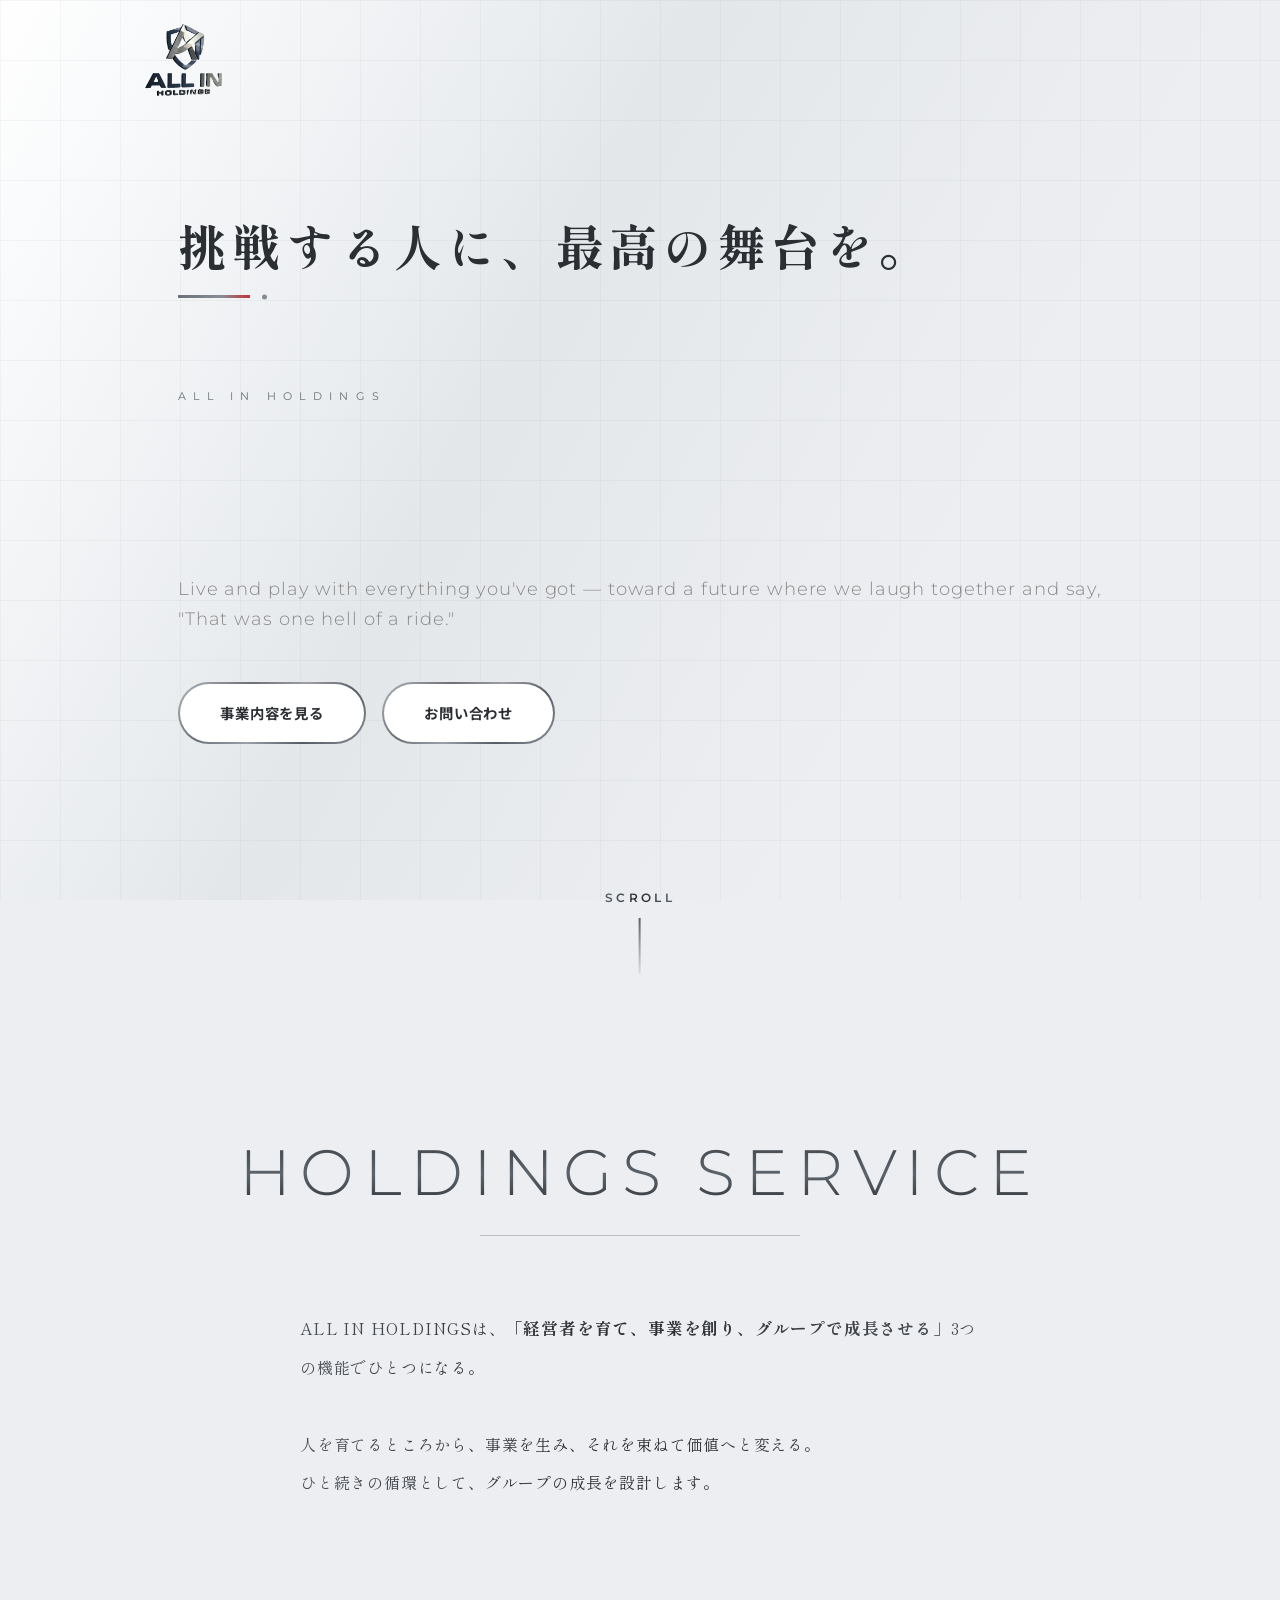
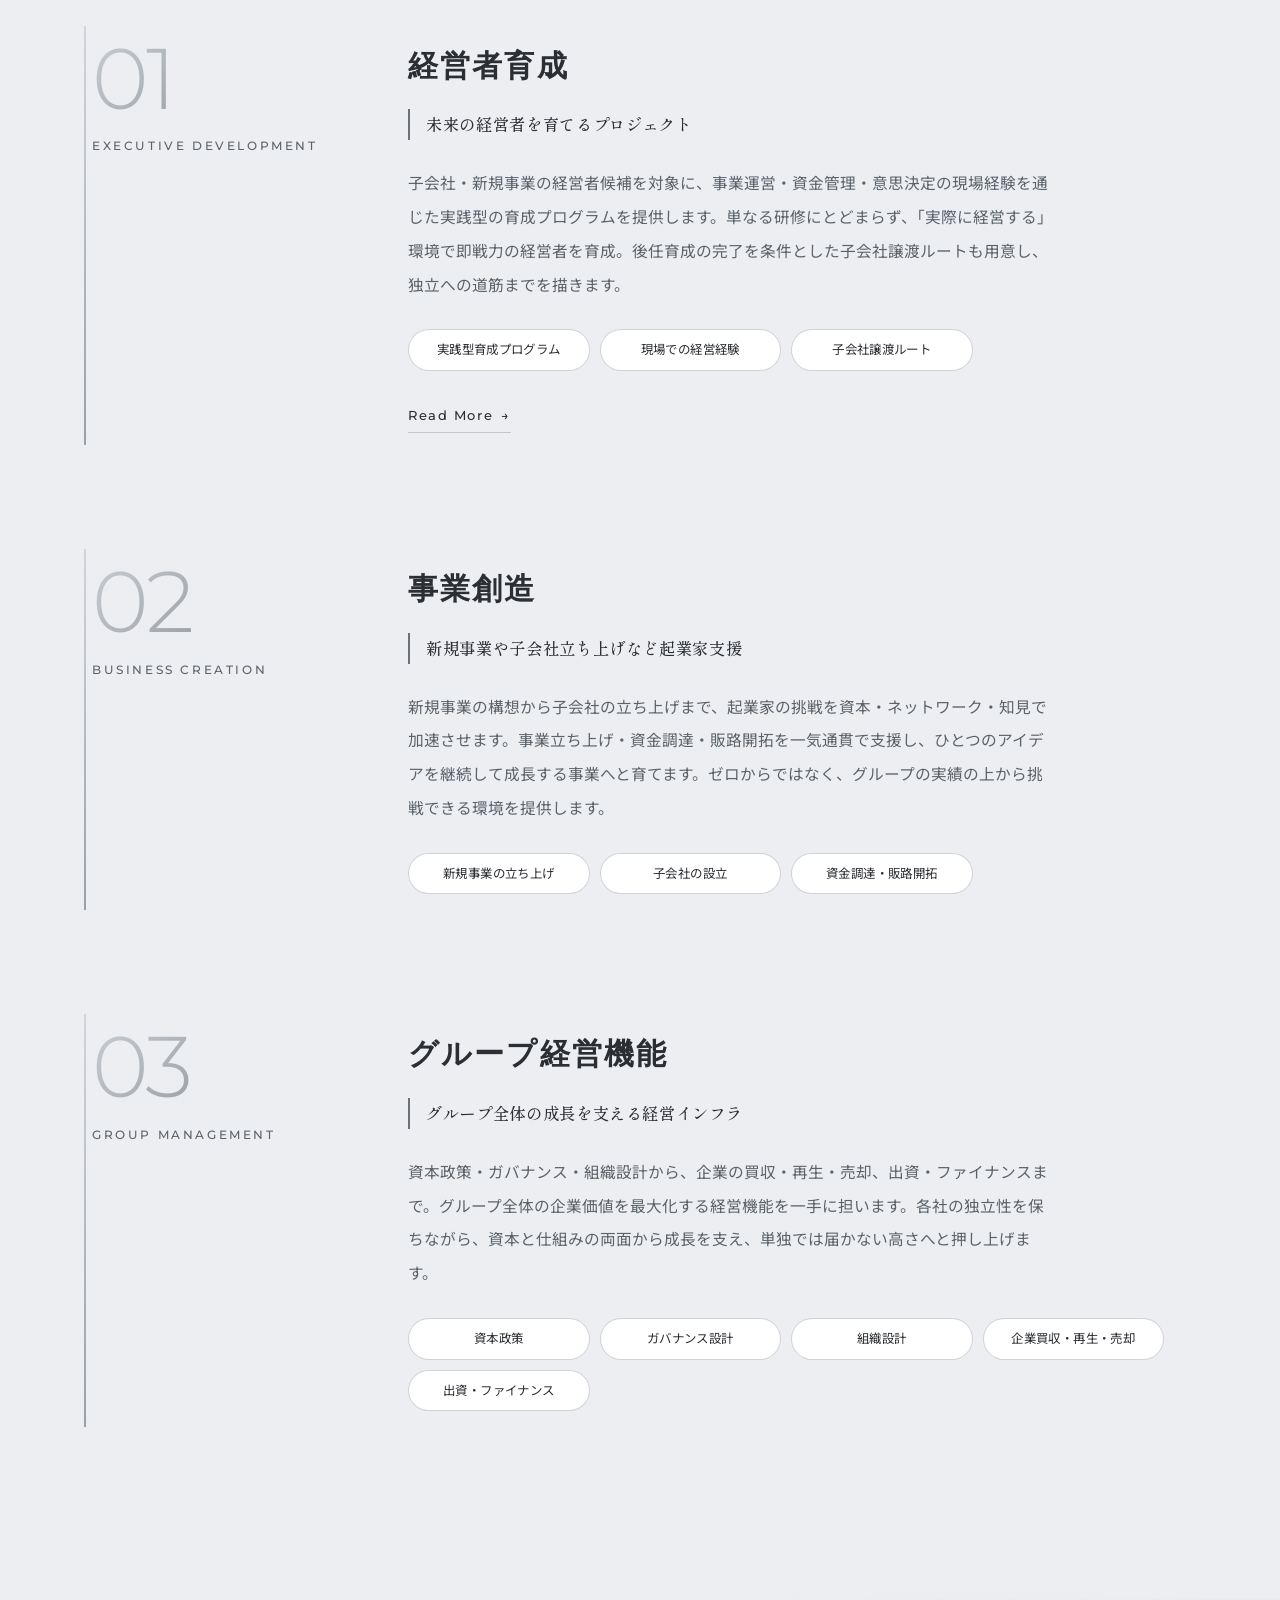
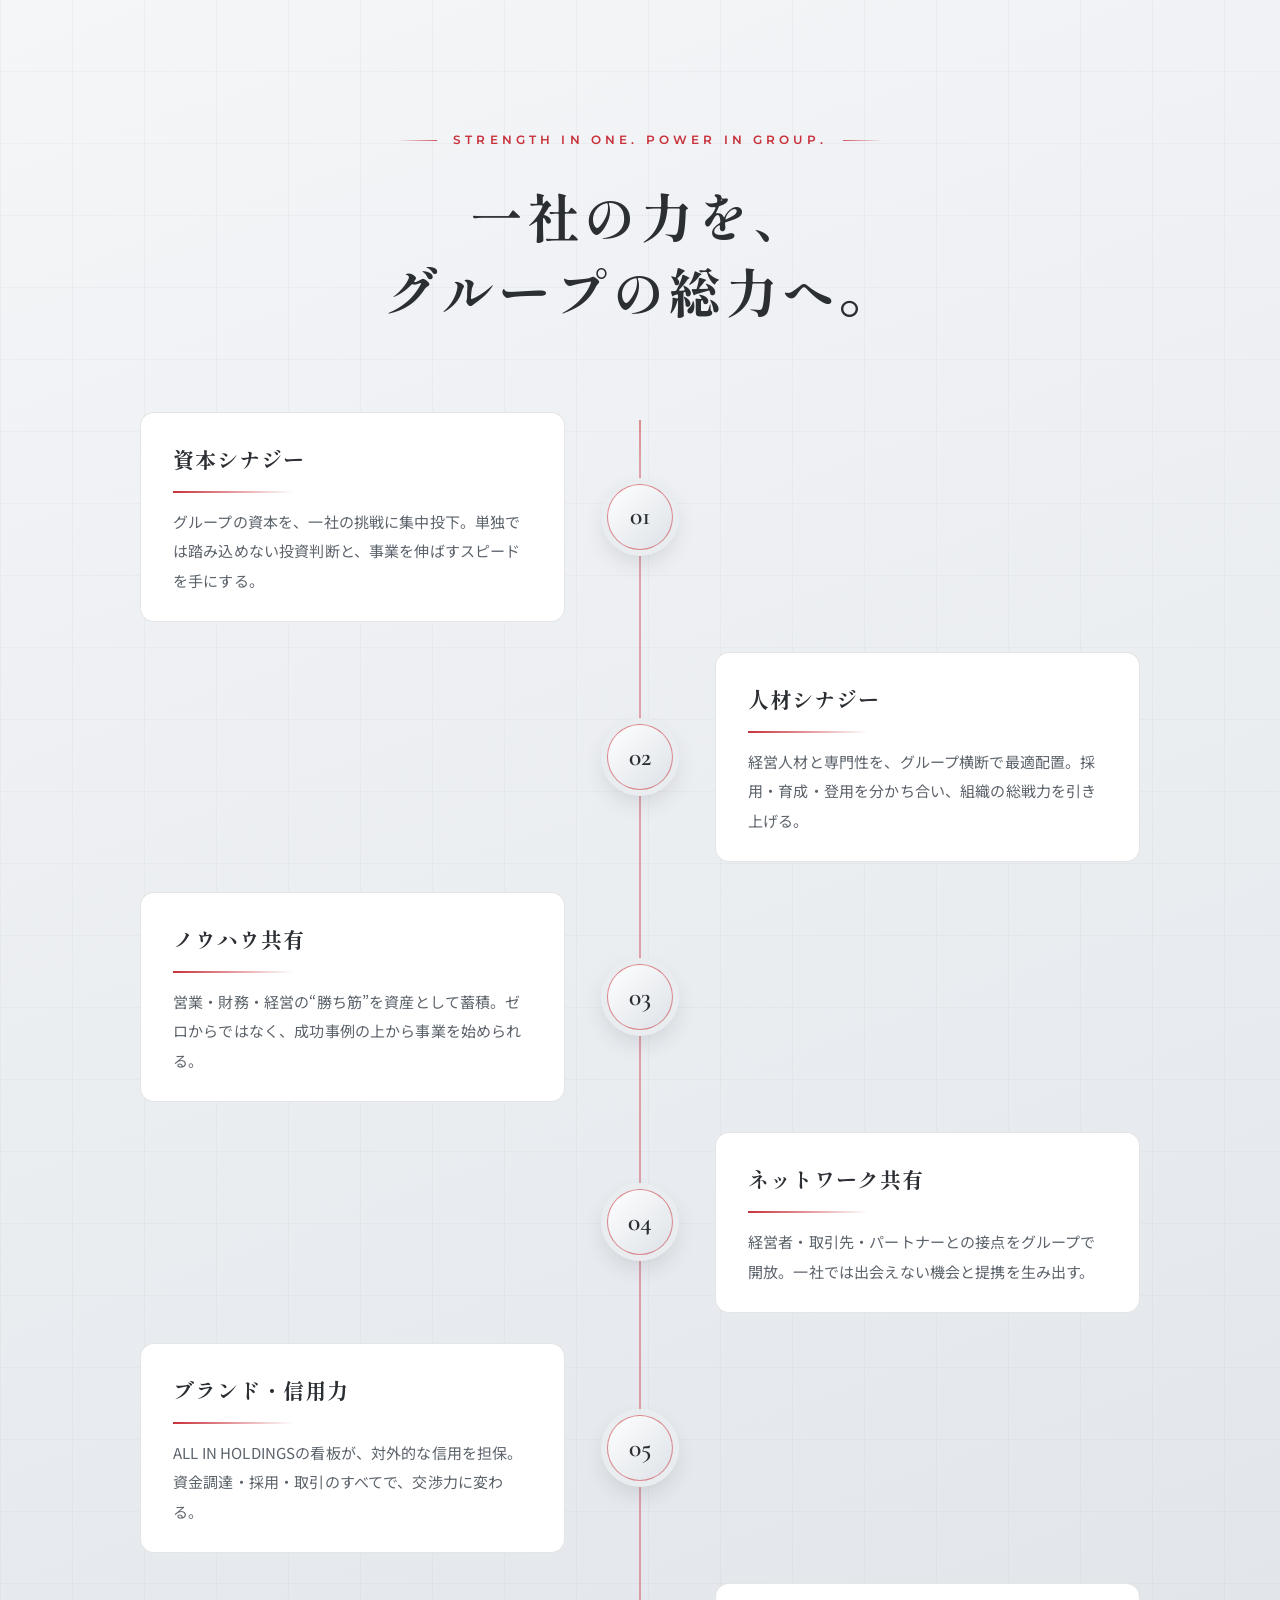
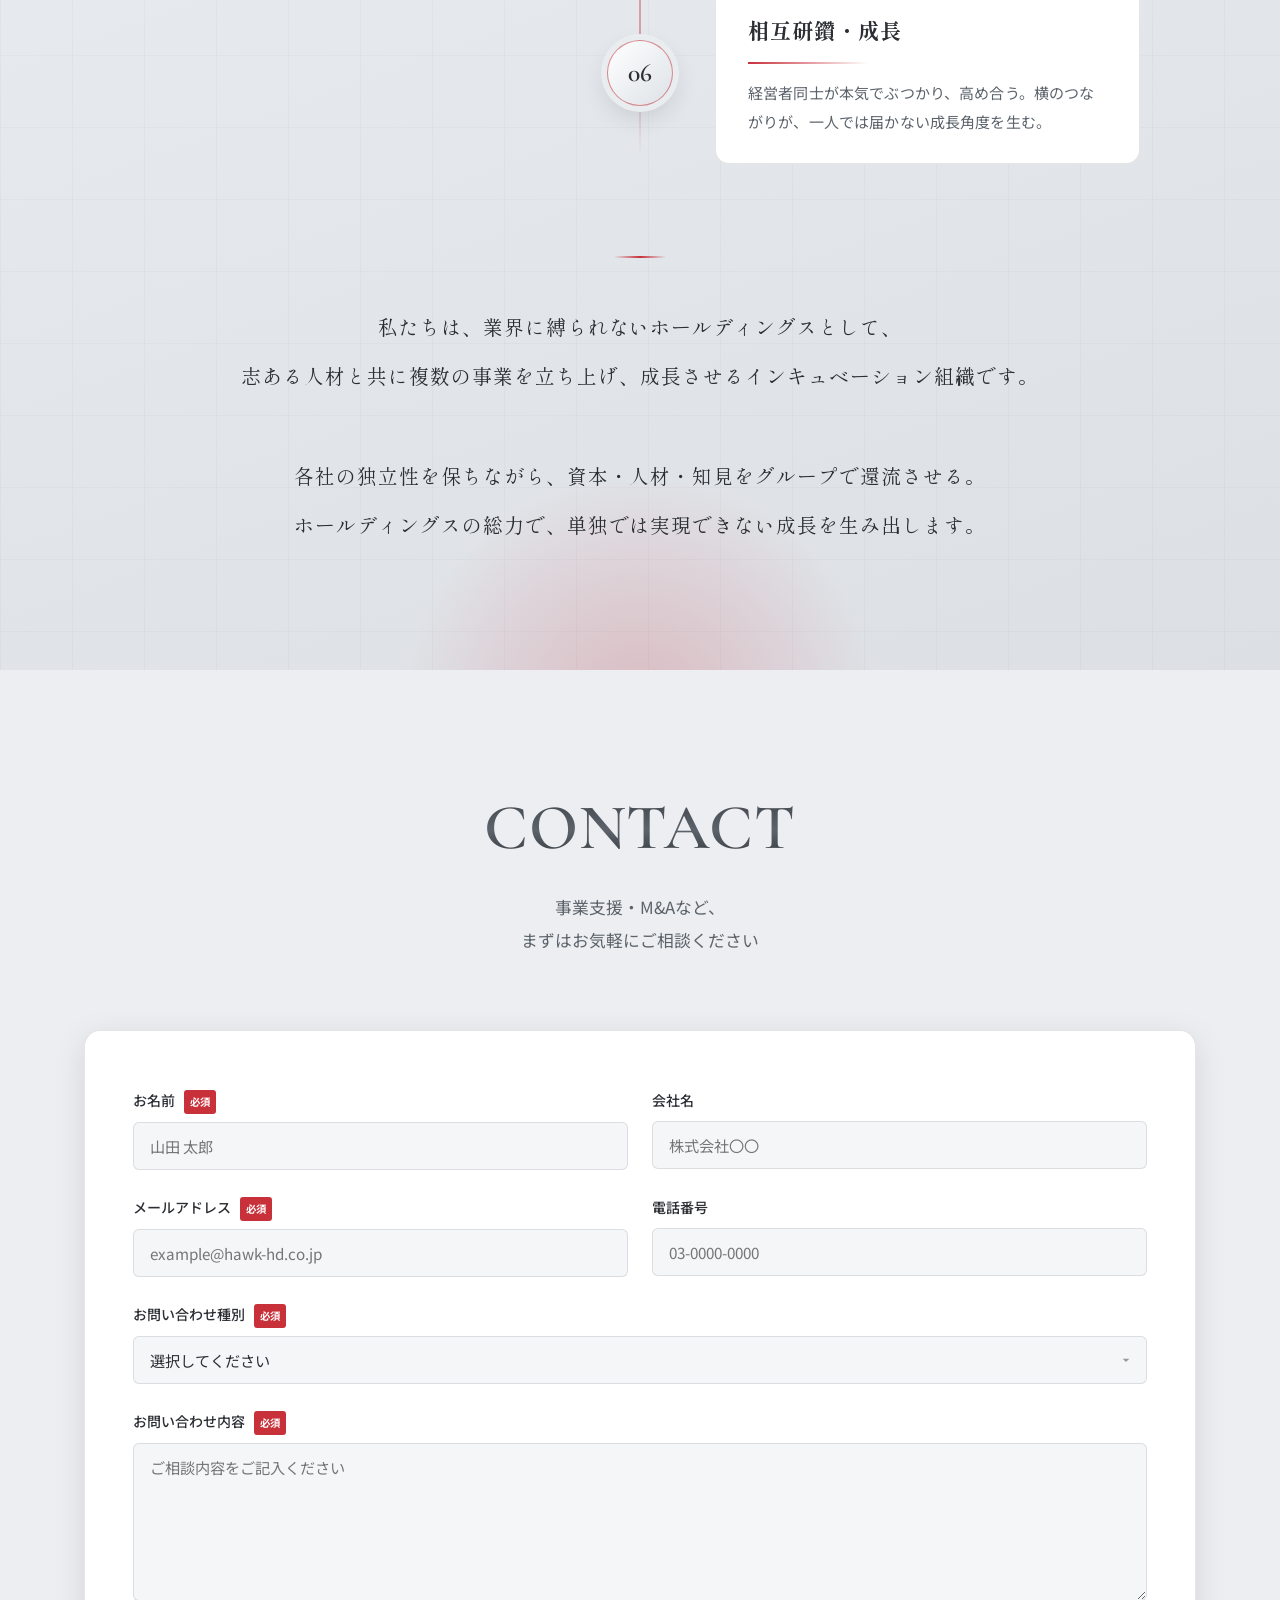
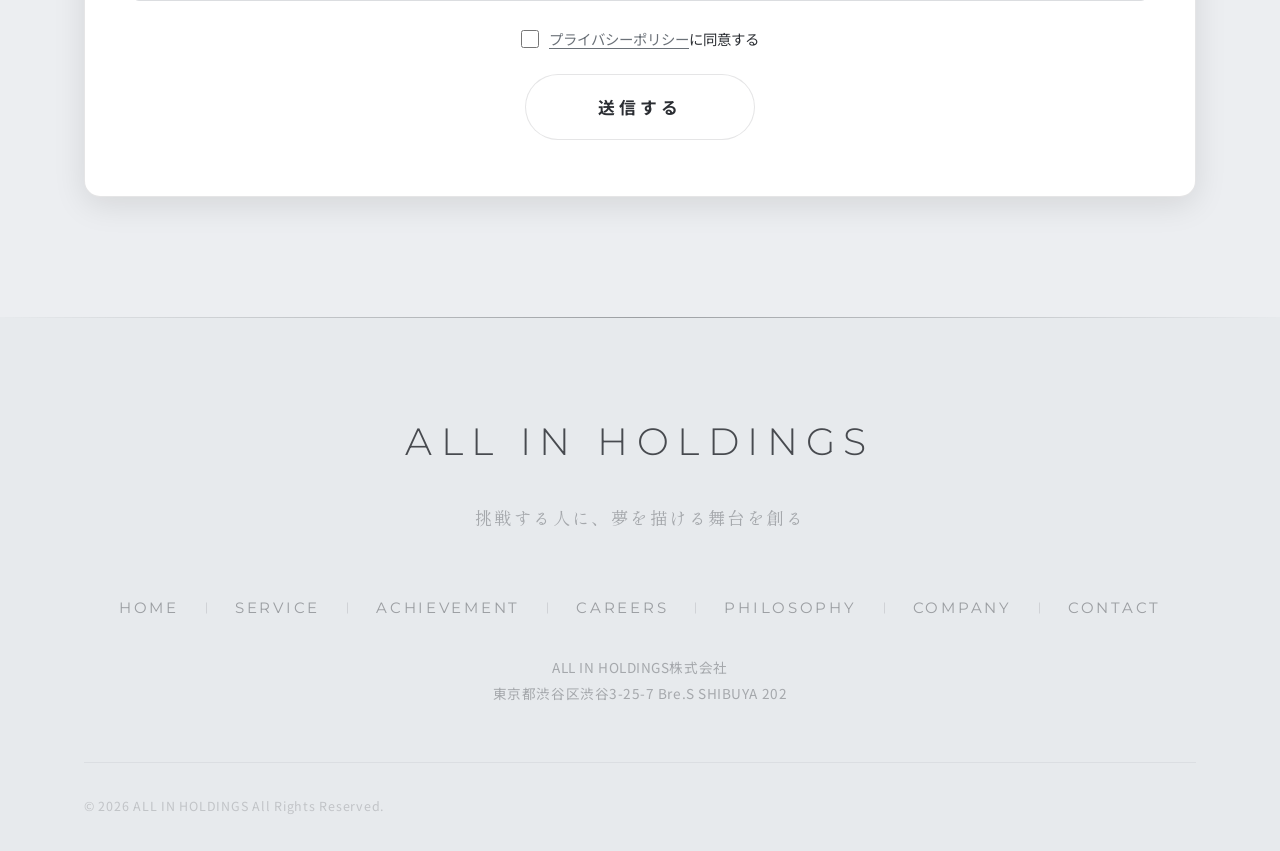
==== commit afb8f261: "サイト全体のデザイン刷新・ページ更新 TOP(SYNERGY一本線/SERVICE/CONTACT), COMPANY(TOP MESSAGE/会社概要/グループ会社一覧統合), CAREERS(Sk" ====
--- a/index.html
+++ b/index.html
@@ -9,7 +9,7 @@
   <link rel="icon" href="logo-transparent-sm.png" type="image/png" />
   <link rel="apple-touch-icon" href="logo-transparent-sm.png" />
   <link rel="manifest" href="manifest.json" />
-  <link rel="stylesheet" href="style.css?v=20260616a" />
+  <link rel="stylesheet" href="style.css?v=20260617a" />
   <link rel="preconnect" href="https://fonts.googleapis.com" />
   <link rel="preconnect" href="https://fonts.gstatic.com" crossorigin />
   <link href="https://fonts.googleapis.com/css2?family=Cormorant+Garamond:ital,wght@0,300;0,400;0,600;1,300;1,400&family=DM+Serif+Display&family=Montserrat:wght@200;300;400;600;700&family=Noto+Sans+JP:wght@300;400;500;700;900&family=Shippori+Mincho+B1:wght@500;600;700&display=swap" rel="stylesheet" />
@@ -28,9 +28,6 @@
   <div class="nav-overlay" id="navOverlay"></div>
   <nav class="header__nav" id="nav">
     <div class="header__nav-top">
-      <div class="header__nav-logo">
-        <img src="logo-transparent-sm.png" alt="ALL IN HOLDINGS" class="header__nav-logo-img" />
-      </div>
       <button class="header__nav-close" id="navClose" aria-label="閉じる">
         <span></span><span></span>
         <small class="header__nav-close-label">CLOSE</small>
@@ -39,10 +36,10 @@
     <ul class="header__nav-list">
       <li><a href="index.html">HOME</a></li>
       <li><a href="#service">SERVICE</a></li>
-      <li><a href="value.html">VALUES</a></li>
+      <li><a href="achievement.html">ACHIEVEMENT</a></li>
       <li><a href="recruit.html">CAREERS</a></li>
-      <li><a href="company.html">COMPANY</a></li>
-    </ul>
+      <li><a href="philosophy.html">PHILOSOPHY</a></li>
+      <li><a href="company.html">COMPANY</a></li>    </ul>
     <a href="#contact" class="btn btn--metallic header__nav-btn">CONTACT</a>
   </nav>
 
@@ -55,13 +52,12 @@
       <div class="hero__bg-ribbon"></div>
     </div>
     <div class="hero__inner">
-      <div class="hero__accent js-fadein"></div>
+      <h1 class="hero__catch js-fadein">挑戦する人に、最高の舞台を。</h1>
       <p class="hero__label js-fadein">ALL IN HOLDINGS</p>
-      <h1 class="hero__title js-fadein">
-        <span class="hero__title-line1">挑戦する人に、夢を描ける舞台を創る</span>
-        <span class="hero__title-line2">一人では辿り着けない仲間との未来へ、</span>
-        <span class="hero__title-line3">最後に笑い合える人生を実現する。</span>
-      </h1>
+      <h2 class="hero__title js-fadein">
+        <span class="hero__title-line2">&nbsp;</span>
+        <span class="hero__title-line3">&nbsp;</span>
+      </h2>
       <p class="hero__en js-fadein">Live and play with everything you've got — toward a future where we laugh together and say,<br />"That was one hell of a ride."</p>
       <div class="hero__btns js-fadein">
         <a href="#service" class="btn btn--metallic">事業内容を見る</a>
@@ -81,127 +77,128 @@
       <div class="section__head js-fadein">
         <h2 class="section__title service__en">HOLDINGS SERVICE</h2>
       </div>
-      <p class="service__lead js-fadein">ALL IN HOLDINGSでは、子会社・新規事業の経営者候補を対象に、事業運営・資金管理・意思決定の現場経験を通じた経営者育成プログラムを提供しています。<br />単なる研修にとどまらず、<strong>「実際に経営する」環境で即戦力の経営者を育成。</strong><br /><br />将来的な独立を希望する方には、後任育成完了を条件とした子会社譲渡ルートも用意しています。</p>
-      <div class="service__hero js-fadein">
-        <div class="service__hero-inner">
-          <span class="service__hero-num">01</span>
-          <span class="service__hero-rule"></span>
-          <div class="service__hero-content">
-            <h3 class="service__hero-title">経営者育成</h3>
-            <p class="service__hero-body">子会社・新規事業の経営者候補を対象に、事業運営・資金管理・意思決定の現場経験を通じた実践型育成プログラムを提供。単なる研修にとどまらず、「実際に経営する」環境で即戦力の経営者を育成します。後任育成完了を条件とした子会社譲渡ルートも用意。</p>
-            <a href="recruit.html" class="btn btn--metallic service__hero-btn">Read More...</a>
-          </div>
-        </div>
-      </div>
-      <div class="service__grid">
-        <div class="service__card js-fadein">
-          <div class="service__card-head">
-            <span class="service__card-num">02</span>
-            <h3 class="service__card-title">起業家支援</h3>
-          </div>
-          <span class="service__card-divider"></span>
-          <p class="service__card-body">事業立ち上げから資金調達・販路開拓まで、起業家の挑戦を資本・ネットワーク・知見で加速させます。</p>
-        </div>
-        <div class="service__card js-fadein">
-          <div class="service__card-head">
-            <span class="service__card-num">03</span>
-            <h3 class="service__card-title">資本政策</h3>
-          </div>
-          <span class="service__card-divider"></span>
-          <p class="service__card-body">株主構成の最適化・資金調達戦略・エクイティストーリーの設計まで、成長ステージに応じた資本政策を策定します。</p>
-        </div>
-        <div class="service__card js-fadein">
-          <div class="service__card-head">
-            <span class="service__card-num">04</span>
-            <h3 class="service__card-title">企業買収・再生・売却</h3>
-          </div>
-          <span class="service__card-divider"></span>
-          <p class="service__card-body">買収・再生・売却のすべてのフェーズに対応。デューデリジェンスからクロージングまで一気通貫で支援します。</p>
-        </div>
-        <div class="service__card js-fadein">
-          <div class="service__card-head">
-            <span class="service__card-num">05</span>
-            <h3 class="service__card-title">ガバナンス設計</h3>
-          </div>
-          <span class="service__card-divider"></span>
-          <p class="service__card-body">取締役会の実効性強化・内部統制構築・コンプライアンス体制の整備など、企業統治の基盤を設計します。</p>
-        </div>
-        <div class="service__card js-fadein">
-          <div class="service__card-head">
-            <span class="service__card-num">06</span>
-            <h3 class="service__card-title">組織設計</h3>
-          </div>
-          <span class="service__card-divider"></span>
-          <p class="service__card-body">事業フェーズに応じた最適な組織構造・評価制度・権限移譲の仕組みを構築し、スケーラブルな組織を実現します。</p>
-        </div>
-        <div class="service__card js-fadein">
-          <div class="service__card-head">
-            <span class="service__card-num">07</span>
-            <h3 class="service__card-title">投資・ファイナンス</h3>
-          </div>
-          <span class="service__card-divider"></span>
-          <p class="service__card-body">成長フェーズに応じた最適な資本調達・投資戦略を、金融ネットワークを活かしサポートします。</p>
-        </div>
-      </div>
-    </div>
-  </section>
-
-  <!-- ===== NUMBERS ===== -->
-  <section class="numbers section" id="numbers">
+      <p class="service__lead js-fadein">ALL IN HOLDINGSは、<strong>「経営者を育て、事業を創り、グループで成長させる」</strong>3つの機能でひとつになる。<br /><br />人を育てるところから、事業を生み、それを束ねて価値へと変える。<br />ひと続きの循環として、グループの成長を設計します。</p>
+      <div class="service__sets">
+
+        <article class="service__set js-fadein">
+          <div class="service__set-index">
+            <span class="service__set-num">01</span>
+            <span class="service__set-en">Executive Development</span>
+          </div>
+          <div class="service__set-main">
+            <h3 class="service__set-title">経営者育成</h3>
+            <p class="service__set-catch">未来の経営者を育てるプロジェクト</p>
+            <p class="service__set-body">子会社・新規事業の経営者候補を対象に、事業運営・資金管理・意思決定の現場経験を通じた実践型の育成プログラムを提供します。単なる研修にとどまらず、「実際に経営する」環境で即戦力の経営者を育成。後任育成の完了を条件とした子会社譲渡ルートも用意し、独立への道筋までを描きます。</p>
+            <ul class="service__set-tags">
+              <li>実践型育成プログラム</li>
+              <li>現場での経営経験</li>
+              <li>子会社譲渡ルート</li>
+            </ul>
+            <a href="recruit.html" class="service__set-link">Read More<span class="service__set-arrow">→</span></a>
+          </div>
+        </article>
+
+        <article class="service__set js-fadein">
+          <div class="service__set-index">
+            <span class="service__set-num">02</span>
+            <span class="service__set-en">Business Creation</span>
+          </div>
+          <div class="service__set-main">
+            <h3 class="service__set-title">事業創造</h3>
+            <p class="service__set-catch">新規事業や子会社立ち上げなど起業家支援</p>
+            <p class="service__set-body">新規事業の構想から子会社の立ち上げまで、起業家の挑戦を資本・ネットワーク・知見で加速させます。事業立ち上げ・資金調達・販路開拓を一気通貫で支援し、ひとつのアイデアを継続して成長する事業へと育てます。ゼロからではなく、グループの実績の上から挑戦できる環境を提供します。</p>
+            <ul class="service__set-tags">
+              <li>新規事業の立ち上げ</li>
+              <li>子会社の設立</li>
+              <li>資金調達・販路開拓</li>
+            </ul>
+          </div>
+        </article>
+
+        <article class="service__set js-fadein">
+          <div class="service__set-index">
+            <span class="service__set-num">03</span>
+            <span class="service__set-en">Group Management</span>
+          </div>
+          <div class="service__set-main">
+            <h3 class="service__set-title">グループ経営機能</h3>
+            <p class="service__set-catch">グループ全体の成長を支える経営インフラ</p>
+            <p class="service__set-body">資本政策・ガバナンス・組織設計から、企業の買収・再生・売却、出資・ファイナンスまで。グループ全体の企業価値を最大化する経営機能を一手に担います。各社の独立性を保ちながら、資本と仕組みの両面から成長を支え、単独では届かない高さへと押し上げます。</p>
+            <ul class="service__set-tags">
+              <li>資本政策</li>
+              <li>ガバナンス設計</li>
+              <li>組織設計</li>
+              <li>企業買収・再生・売却</li>
+              <li>出資・ファイナンス</li>
+            </ul>
+          </div>
+        </article>
+
+      </div>
+    </div>
+  </section>
+
+  <!-- ===== MERIT & SYNERGY ===== -->
+  <section class="synergy section" id="synergy">
+    <div class="synergy__bg" aria-hidden="true"></div>
     <div class="container">
-      <div class="section__head js-fadein">
-        <h2 class="section__title">ACHIEVEMENT</h2>
-      </div>
-      <div class="numbers__grid">
-        <div class="numbers__item numbers__item--dark js-fadein">
-          <div class="numbers__value">
-            <span class="numbers__count" data-target="8">0</span>
-            <span class="numbers__unit">社</span>
-          </div>
-          <p class="numbers__label">グループ会社数</p>
-        </div>
-        <div class="numbers__item numbers__item--dark js-fadein">
-          <div class="numbers__value">
-            <span class="numbers__count" data-target="8">0</span>
-            <span class="numbers__unit" style="margin-left:3px">億円</span>
-          </div>
-          <p class="numbers__label">グループ年商</p>
-        </div>
-        <div class="numbers__item numbers__item--dark js-fadein">
-          <div class="numbers__value">
-            <span class="numbers__count" data-target="8">0</span>
-            <span class="numbers__unit">名</span>
-          </div>
-          <p class="numbers__label">経営者輩出数</p>
-        </div>
-      </div>
-      <p class="numbers__note">※2026年度計画</p>
-    </div>
-  </section>
-
-  <!-- ===== RECRUIT ===== -->
-  <section class="recruit section section--gray" id="recruit">
-    <div class="container">
-      <div class="recruit__grid">
-        <div class="recruit__text js-fadein">
-          <p class="section__label">CAREERS</p>
-          <h2 class="section__title">共に、世界を変えよう。</h2>
-          <p class="recruit__body">
-            「経営者になりたい」ではなく、「経営者として世界を変える」。<br />
-            その覚悟を持つ人間だけが、ALL IN HOLDINGSの門をくぐる資格があります。<br /><br />
-            私たちは実際の経営現場で意思決定を重ね、事業を動かし、結果を出す。<br />
-            そのプロセスの中でしか得られない「本物の経営力」を、次世代のリーダーたちに伝えていきます。<br /><br />
-            仕事も遊びも全てに本気で向き合い、<br />
-            人生が「あっという間だった」と仲間と笑える未来を、共に創りましょう。
-          </p>
-          <ul class="recruit__list">
-            <li>圧倒的な成長環境</li>
-            <li>実力主義・成果報酬</li>
-            <li>経営者直下での実践機会</li>
-            <li>グローバルなネットワーク</li>
-          </ul>
-          <a href="recruit.html" class="recruit__link">Read More…</a>
-        </div>
+      <div class="synergy__head js-fadein">
+        <p class="synergy__eyebrow">Strength in One. Power in Group.</p>
+        <h2 class="synergy__title">一社の力を、<br />グループの総力へ。</h2>
+      </div>
+
+      <div class="synergy__timeline">
+        <article class="synergy__item js-fadein">
+          <div class="synergy__node"><span class="synergy__node-num">01</span></div>
+          <div class="synergy__panel">
+            <h3 class="synergy__panel-title">資本シナジー</h3>
+            <p class="synergy__panel-body">グループの資本を、一社の挑戦に集中投下。単独では踏み込めない投資判断と、事業を伸ばすスピードを手にする。</p>
+          </div>
+        </article>
+        <article class="synergy__item js-fadein">
+          <div class="synergy__node"><span class="synergy__node-num">02</span></div>
+          <div class="synergy__panel">
+            <h3 class="synergy__panel-title">人材シナジー</h3>
+            <p class="synergy__panel-body">経営人材と専門性を、グループ横断で最適配置。採用・育成・登用を分かち合い、組織の総戦力を引き上げる。</p>
+          </div>
+        </article>
+        <article class="synergy__item js-fadein">
+          <div class="synergy__node"><span class="synergy__node-num">03</span></div>
+          <div class="synergy__panel">
+            <h3 class="synergy__panel-title">ノウハウ共有</h3>
+            <p class="synergy__panel-body">営業・財務・経営の&ldquo;勝ち筋&rdquo;を資産として蓄積。ゼロからではなく、成功事例の上から事業を始められる。</p>
+          </div>
+        </article>
+        <article class="synergy__item js-fadein">
+          <div class="synergy__node"><span class="synergy__node-num">04</span></div>
+          <div class="synergy__panel">
+            <h3 class="synergy__panel-title">ネットワーク共有</h3>
+            <p class="synergy__panel-body">経営者・取引先・パートナーとの接点をグループで開放。一社では出会えない機会と提携を生み出す。</p>
+          </div>
+        </article>
+        <article class="synergy__item js-fadein">
+          <div class="synergy__node"><span class="synergy__node-num">05</span></div>
+          <div class="synergy__panel">
+            <h3 class="synergy__panel-title">ブランド・信用力</h3>
+            <p class="synergy__panel-body">ALL IN HOLDINGSの看板が、対外的な信用を担保。資金調達・採用・取引のすべてで、交渉力に変わる。</p>
+          </div>
+        </article>
+        <article class="synergy__item js-fadein">
+          <div class="synergy__node"><span class="synergy__node-num">06</span></div>
+          <div class="synergy__panel">
+            <h3 class="synergy__panel-title">相互研鑽・成長</h3>
+            <p class="synergy__panel-body">経営者同士が本気でぶつかり、高め合う。横のつながりが、一人では届かない成長角度を生む。</p>
+          </div>
+        </article>
+      </div>
+
+      <div class="synergy__message js-fadein">
+        <p>
+          私たちは、業界に縛られないホールディングスとして、<br />
+          志ある人材と共に複数の事業を立ち上げ、成長させるインキュベーション組織です。<br /><br />
+          各社の独立性を保ちながら、資本・人材・知見をグループで還流させる。<br />
+          ホールディングスの総力で、単独では実現できない成長を生み出します。
+        </p>
       </div>
     </div>
   </section>
@@ -268,16 +265,16 @@
       <div class="footer__top">
         <div class="footer__brand">
           <p class="footer__logo"><span class="footer__logo-allin">ALL IN</span> <span class="footer__logo-holdings">HOLDINGS</span></p>
-          <p class="footer__tagline">仕事・遊び全て本気で楽しみ<br />人生あっという間だったと<br />仲間と笑える未来に向かう</p>
+          <p class="footer__tagline">挑戦する人に、夢を描ける舞台を創る</p>
         </div>
         <nav class="footer__nav">
           <ul class="footer__nav-list">
             <li><a href="index.html">HOME</a></li>
             <li><a href="#service">SERVICE</a></li>
-            <li><a href="value.html">VALUES</a></li>
+            <li><a href="achievement.html">ACHIEVEMENT</a></li>
             <li><a href="recruit.html">CAREERS</a></li>
-            <li><a href="company.html">COMPANY</a></li>
-            <li><a href="#contact">CONTACT</a></li>
+            <li><a href="philosophy.html">PHILOSOPHY</a></li>
+            <li><a href="company.html">COMPANY</a></li>            <li><a href="#contact">CONTACT</a></li>
           </ul>
         </nav>
         <p class="footer__info"><span class="footer__info-name">ALL IN HOLDINGS株式会社</span><br /><span class="footer__info-addr">東京都渋谷区渋谷3-25-7 Bre.S SHIBUYA 202</span></p>
--- a/style.css
+++ b/style.css
@@ -5,19 +5,26 @@
 
 /* ---------- CSS変数 ---------- */
 :root {
-  --accent:        #3B4D62;
-  --accent-light:  #5A7A95;
-  --accent-dark:   #263846;
-  --steel-panel:   #243140;
-  --steel-panel-2: #324355;
-  --steel-line:    rgba(214, 225, 234, 0.16);
-  --accent-muted:  rgba(59, 77, 98, 0.08);
-  --white:      #FFFFFF;
-  --off-white:  #F8FAFB;
-  --gray-light: #F5F5F5;
-  --gray:       #999999;
-  --text:       #1A1A1A;
-  --text-sub:   #555555;
+  /* メタリック・ダークテーマ（グレー/シルバー主体・差し色レッド・金は据え置き） */
+  --accent:        #6B7178;   /* メタリックグレー（主役アクセント） */
+  --accent-light:  #9AA0A8;   /* ライトグレー */
+  --accent-dark:   #2B2E33;   /* チャコール（強調・ホバーで濃く） */
+  --steel-panel:   #E6E9EC;
+  --steel-panel-2: #DDE1E5;
+  --steel-line:    rgba(40, 46, 54, 0.14);
+  --accent-muted:  rgba(40, 46, 54, 0.05);
+  --white:      #FFFFFF;       /* 白（面・アクセント上の文字） */
+  --bg:         #ECEEF1;       /* ページ背景（メタリックホワイト） */
+  --surface:    #FFFFFF;       /* カード・パネル背景 */
+  --surface-2:  #F4F6F8;       /* ひとつ沈めた面 */
+  --line:       rgba(40, 46, 54, 0.12);
+  --red:        #C8313A;       /* 差し色レッド */
+  --red-soft:   rgba(200, 49, 58, 0.5);
+  --off-white:  #F4F6F8;
+  --gray-light: #E7EAED;
+  --gray:       #8A9098;
+  --text:       #2B2E33;       /* 本文（チャコール／黒は不使用） */
+  --text-sub:   #5C636B;       /* 補助テキスト（グレー） */
 
   --font-en: 'Montserrat', sans-serif;
   --font-ja: 'Noto Sans JP', sans-serif;
@@ -36,7 +43,7 @@
 body {
   font-family: var(--font-ja);
   color: var(--text);
-  background: var(--white);
+  background: var(--bg);
   line-height: 1.9;
   overflow-x: hidden;
 }
@@ -71,15 +78,15 @@
   white-space: nowrap;
   position: relative;
   overflow: hidden;
-  background: var(--white);
-  color: var(--accent);
-  border: 1px solid rgba(59, 77, 98, 0.25);
+  background: var(--surface);
+  color: var(--text);
+  border: 1px solid var(--line);
   text-shadow: none;
   isolation: isolate;
 }
 .btn:hover {
   color: var(--accent-dark);
-  border-color: rgba(59, 77, 98, 0.4);
+  border-color: rgba(40, 46, 54, 0.3);
 }
 /* フッターロゴ風シャインアニメーション */
 .btn::before {
@@ -92,11 +99,11 @@
   background: linear-gradient(
     105deg,
     transparent 20%,
-    rgba(59,77,98,0.03) 30%,
-    rgba(59,77,98,0.12) 48%,
-    rgba(59,77,98,0.18) 50%,
-    rgba(59,77,98,0.12) 52%,
-    rgba(59,77,98,0.03) 70%,
+    rgba(43,46,51,0.03) 30%,
+    rgba(43,46,51,0.10) 48%,
+    rgba(43,46,51,0.16) 50%,
+    rgba(43,46,51,0.10) 52%,
+    rgba(43,46,51,0.03) 70%,
     transparent 80%
   );
   animation: btn-shine 8s ease-in-out infinite;
@@ -112,9 +119,9 @@
 /* variant overrides — 白背景統一のため上書きなし */
 .btn--primary,
 .btn--metallic {
-  background: var(--white);
-  color: var(--accent);
-  border: 1px solid rgba(59, 77, 98, 0.25);
+  background: var(--surface);
+  color: var(--text);
+  border: 1px solid var(--line);
   text-shadow: none;
   transition: color 1s ease, border-color 1s ease;
 }
@@ -134,32 +141,51 @@
 }
 .btn--primary:hover,
 .btn--metallic:hover {
-  color: var(--accent-dark);
-  border-color: rgba(59, 77, 98, 0.4);
+  color: #16161A;
+  border-color: rgba(43, 46, 51, 0.3);
 }
 .btn--outline {
-  background: rgba(255,255,255,0.85);
-  color: var(--accent);
-  border: 1px solid rgba(59, 77, 98, 0.25);
+  background: rgba(43,46,51,0.04);
+  color: var(--text);
+  border: 1px solid var(--line);
   backdrop-filter: none;
 }
 .btn--outline:hover {
-  background: var(--white);
-  border-color: rgba(59, 77, 98, 0.4);
+  background: var(--surface-2);
+  border-color: rgba(43, 46, 51, 0.3);
   transform: none;
   box-shadow: none;
 }
 
 .btn--large { padding: 20px 60px; font-size: 1.05rem; }
 .btn--outline-red {
-  background: var(--white);
-  color: var(--accent);
-  border: 1px solid rgba(59, 77, 98, 0.25);
+  background: var(--surface);
+  color: var(--text);
+  border: 1px solid var(--line);
   transition: color 1s ease, border-color 1s ease;
 }
+.btn--outline-red::after {
+  background: linear-gradient(90deg, #C8CDD2 0%, #E8EEF2 30%, #F5F7F9 50%, #E8EEF2 70%, #C8CDD2 100%);
+}
 .btn--outline-red:hover {
-  color: var(--accent-dark);
-  border-color: rgba(59, 77, 98, 0.4);
+  color: #16161A;
+  border-color: rgba(43, 46, 51, 0.3);
+}
+
+/* メタリックな枠線（TOPヒーロー2ボタン／careersヒーローのENTRY） */
+.hero__btns .btn,
+.r-hero .btn--entry {
+  border: 2px solid transparent;
+  background:
+    linear-gradient(var(--surface), var(--surface)) padding-box,
+    linear-gradient(135deg, #AEB5BD 0%, #6B7178 30%, #9AA0A7 52%, #565C64 74%, #8A9098 100%) border-box;
+}
+.hero__btns .btn:hover,
+.r-hero .btn--entry:hover {
+  border-color: transparent;
+  background:
+    linear-gradient(var(--surface), var(--surface)) padding-box,
+    linear-gradient(135deg, #B8BEC6 0%, #7A8088 35%, #9AA0A7 55%, #50555C 100%) border-box;
 }
 
 /* ---------- Section 共通 ---------- */
@@ -173,16 +199,24 @@
   font-size: 0.7rem;
   font-weight: 700;
   letter-spacing: 0.35em;
-  color: var(--accent);
+  background: linear-gradient(90deg, #4A4F57 0%, #6B7178 50%, #9AA0A8 100%);
+  -webkit-background-clip: text;
+  -webkit-text-fill-color: transparent;
+  background-clip: text;
   margin-bottom: 16px;
   text-transform: uppercase;
 }
-.section__label--white { color: rgba(255,255,255,0.7); }
+.section__label--white { color: rgba(43,46,51,0.7); }
 .section__title {
+  font-family: var(--font-fr);
   font-size: clamp(2.4rem, 5vw, 4.2rem);
-  font-weight: 700;
+  font-weight: 600;
   line-height: 1.2;
-  letter-spacing: -0.03em;
+  letter-spacing: 0.01em;
+  background: linear-gradient(180deg, #3C4046 0%, #5C636B 52%, #2B2E33 100%);
+  -webkit-background-clip: text;
+  -webkit-text-fill-color: transparent;
+  background-clip: text;
 }
 .section__title--white { color: var(--white); }
 .section__title--display {
@@ -224,8 +258,12 @@
   justify-content: flex-start;
   width: 100%;
   padding: 20px 132px 14px;
-  background: rgba(255,255,255,0.9);
-  backdrop-filter: none;
+  background-image:
+    linear-gradient(rgba(43,46,51,0.04) 1px, transparent 1px),
+    linear-gradient(90deg, rgba(43,46,51,0.04) 1px, transparent 1px),
+    linear-gradient(118deg, #FFFFFF 0%, #F4F6F8 16%, #E4E7EA 40%, #ECEEF1 70%, #ECEEF1 100%);
+  background-size: 60px 60px, 60px 60px, 100% 100%;
+  background-attachment: fixed, fixed, fixed;
   border-bottom: none;
   box-shadow: none;
   margin: 0 auto;
@@ -256,7 +294,7 @@
   height: var(--header-h);
   background: rgba(255,255,255,0.82);
   backdrop-filter: blur(12px);
-  box-shadow: 0 2px 20px rgba(0,0,0,0.08);
+  box-shadow: 0 2px 20px rgba(40,46,54,0.10);
 }
 
 /* ヘッダーロゴ：最初は非表示、スクロールで出現 */
@@ -311,7 +349,7 @@
   width: min(380px, 90vw);
   height: 100vh;
   height: 100dvh;
-  background: linear-gradient(180deg, #f8fafb 0%, #eef3f6 100%);
+  background: linear-gradient(180deg, #FFFFFF 0%, #EEF1F4 100%);
   padding: 0 48px 40px;
   box-shadow: -8px 0 40px rgba(0,0,0,0.1);
   transform: translateX(110%);
@@ -326,7 +364,7 @@
 .header__nav-top {
   display: flex;
   align-items: center;
-  justify-content: space-between;
+  justify-content: flex-end;
   height: var(--header-h);
   margin-top: 20px;
   margin-bottom: 32px;
@@ -357,7 +395,7 @@
   display: block;
   width: 20px;
   height: 1.5px;
-  background: linear-gradient(90deg, #3B4D62 0%, #5A7A95 45%, #3B4D62 100%);
+  background: linear-gradient(90deg, #4A4F57 0%, #2B2E33 45%, #4A4F57 100%);
   position: absolute;
   top: 10px;
   border-radius: 2px;
@@ -371,7 +409,7 @@
   font-size: 0.5rem;
   font-weight: 700;
   letter-spacing: 0.12em;
-  background: linear-gradient(90deg, #3B4D62 0%, #5A7A95 45%, #3B4D62 100%);
+  background: linear-gradient(90deg, #4A4F57 0%, #2B2E33 45%, #4A4F57 100%);
   -webkit-background-clip: text;
   -webkit-text-fill-color: transparent;
   background-clip: text;
@@ -399,7 +437,7 @@
   left: 15%;
   width: 70%;
   height: 1px;
-  background: var(--gray-light);
+  background: var(--line);
 }
 .header__nav-list a {
   display: block;
@@ -442,7 +480,7 @@
 .header__hamburger span {
   display: block;
   height: 3px;
-  background: linear-gradient(90deg, #3B4D62 0%, #5A7A95 40%, #8FAABD 70%, #5A7A95 100%);
+  background: linear-gradient(90deg, #C8CDD2 0%, #8A9098 40%, #B8BEC6 70%, #8A9098 100%);
   border-radius: 2px;
   transition: var(--transition);
 }
@@ -468,18 +506,24 @@
   position: relative;
   min-height: 100vh;
   display: flex;
-  align-items: center;
-  background: #ffffff;
+  align-items: flex-start;
+  background-image:
+    linear-gradient(rgba(43,46,51,0.04) 1px, transparent 1px),
+    linear-gradient(90deg, rgba(43,46,51,0.04) 1px, transparent 1px),
+    linear-gradient(118deg, #FFFFFF 0%, #F4F6F8 16%, #E4E7EA 40%, #ECEEF1 70%, #ECEEF1 100%);
+  background-size: 60px 60px, 60px 60px, 100% 100%;
+  background-attachment: fixed, fixed, fixed;
   overflow: hidden;
 }
 
 /* BG */
 .hero__bg { position: absolute; inset: 0; }
 .hero__bg-grid {
+  display: none;
   position: absolute; inset: 0;
   background-image:
-    linear-gradient(rgba(0,0,0,0.03) 1px, transparent 1px),
-    linear-gradient(90deg, rgba(0,0,0,0.03) 1px, transparent 1px);
+    linear-gradient(rgba(43,46,51,0.04) 1px, transparent 1px),
+    linear-gradient(90deg, rgba(43,46,51,0.04) 1px, transparent 1px);
   background-size: 60px 60px;
 }
 .hero__bg-circle { display: none; }
@@ -495,7 +539,7 @@
   z-index: 2;
   max-width: 1160px;
   margin: 0 auto;
-  padding: 120px 24px 80px;
+  padding: 104px 24px 80px;
 }
 .hero__accent {
   width: 32px;
@@ -553,25 +597,53 @@
   -webkit-text-fill-color: unset;
   color: inherit;
 }
-.hero__title-line1 {
-  letter-spacing: 0.16em;
-  color: #FFFFFF;
-  text-shadow: 0 2px 14px rgba(0, 0, 0, 0.24);
-  margin: 0 0 12px 0;
+.hero__catch {
+  position: relative;
+  display: inline-block;
+  font-family: var(--font-display);
+  font-size: clamp(1.05rem, 4.5vw, 3.05rem);
+  font-weight: 700;
+  line-height: 1.1;
+  letter-spacing: 0.1em;
+  white-space: nowrap;
+  color: var(--accent-dark);
+  margin: 0 0 88px 0;
+  padding-bottom: 26px;
+}
+.hero__catch::before {
+  content: "";
+  position: absolute;
+  left: 0;
+  bottom: 0;
+  width: 72px;
+  height: 3px;
+  background: linear-gradient(90deg, var(--accent) 0%, #868D95 60%, var(--red) 100%);
+}
+.hero__catch::after {
+  content: "";
+  position: absolute;
+  left: 84px;
+  bottom: 1px;
+  width: 5px;
+  height: 5px;
+  border-radius: 50%;
+  background: #868D95;
+  transform: translateY(50%);
 }
 .hero__title-line2 {
-  font-size: 0.87em;
+  font-size: 0.9em;
   font-weight: 600;
   margin: 0 0 12px 0;
   letter-spacing: 0.14em;
-  color: #D8DBDF;
-  text-shadow: 0 2px 14px rgba(0, 0, 0, 0.20);
+  color: var(--accent);
 }
 .hero__title-line3 {
-  font-size: 0.91em;
+  font-size: 0.9em;
   letter-spacing: 0.12em;
-  color: #C8A93F;
-  text-shadow: 0 2px 14px rgba(0, 0, 0, 0.18);
+  background: linear-gradient(90deg, #5C636B 0%, #2B2E33 50%, #5C636B 100%);
+  -webkit-background-clip: text;
+  -webkit-text-fill-color: transparent;
+  background-clip: text;
   margin: 0;
 }
 .hero__desc {
@@ -602,10 +674,14 @@
   flex-direction: column;
   align-items: center;
   gap: 8px;
-  color: #C9A235;
   font-family: var(--font-en);
-  font-size: 0.625rem;
+  font-size: 0.72rem;
+  font-weight: 600;
   letter-spacing: 0.3em;
+  background: linear-gradient(90deg, #5C636B 0%, #2B2E33 50%, #5C636B 100%);
+  -webkit-background-clip: text;
+  -webkit-text-fill-color: transparent;
+  background-clip: text;
 }
 .hero__scroll--section {
   position: relative;
@@ -615,9 +691,9 @@
   padding: 64px 0;
 }
 .hero__scroll-line {
-  width: 1px;
-  height: 50px;
-  background: linear-gradient(to bottom, rgba(59,77,98,0.4), transparent);
+  width: 2px;
+  height: 56px;
+  background: linear-gradient(to bottom, rgba(43,46,51,0.75), rgba(43,46,51,0.08));
   animation: scrollLine 2s ease-in-out infinite;
 }
 @keyframes scrollLine {
@@ -650,8 +726,8 @@
 
 .about__visual { display: flex; justify-content: center; }
 .about__card {
-  background: var(--white);
-  border: 1px solid rgba(59,77,98,0.15);
+  background: var(--surface);
+  border: 1px solid var(--line);
   border-radius: 16px;
   padding: 48px 40px;
   text-align: center;
@@ -673,11 +749,11 @@
   justify-content: center;
   align-items: center;
   margin-bottom: 20px;
-  filter: drop-shadow(0 4px 16px rgba(59,77,98,0.5));
+  filter: drop-shadow(0 4px 16px rgba(43,46,51,0.5));
   transition: filter var(--transition), transform var(--transition);
 }
 .about__card:hover .about__card-icon {
-  filter: drop-shadow(0 6px 24px rgba(59,77,98,0.75));
+  filter: drop-shadow(0 6px 24px rgba(43,46,51,0.75));
   transform: translateY(-4px) scale(1.04);
 }
 .about__card-text {
@@ -723,7 +799,8 @@
   max-width: 680px;
   margin: 0 auto 72px;
   text-align: left;
-  background: linear-gradient(90deg, #0D0D0D 0%, #6B4F1A 50%, #C9A235 100%);
+  color: var(--text-sub);
+  background: linear-gradient(90deg, #4A4F56 0%, #2B2E33 50%, #4A4F56 100%);
   -webkit-background-clip: text;
   -webkit-text-fill-color: transparent;
   background-clip: text;
@@ -733,145 +810,357 @@
   font-size: 1.05rem;
   -webkit-text-fill-color: transparent;
 }
-/* -- 01 Hero Card -- */
-.service__hero {
-  margin-bottom: 64px;
-}
-.service__hero-inner {
+/* -- Skill-set Style 大項目 01-03 -- */
+.service__set {
+  position: relative;
+  display: grid;
+  grid-template-columns: 260px 1fr;
+  gap: 56px;
+  padding: 64px 32px 64px 8px;
+  transition: background var(--transition);
+}
+/* ホバーで左に金のラインがスッと現れる */
+.service__set::before {
+  content: '';
+  position: absolute;
+  left: 0;
+  top: 52px;
+  bottom: 52px;
+  width: 2px;
+  background: linear-gradient(180deg, #CFD5DB 0%, #9AA0A7 100%);
+  transform: scaleY(0);
+  transform-origin: top;
+  transition: transform var(--transition);
+}
+.service__set:hover,
+.service__set.is-hovered {
+  background: none;
+}
+.service__set:hover::before,
+.service__set.is-hovered::before {
+  transform: scaleY(1);
+}
+.service__set-index {
   display: flex;
-  align-items: flex-start;
-  gap: 0;
-  padding: 64px 0;
-  background: none;
-  border-radius: 0;
-  border: none;
-  border-top: 1px solid rgba(59, 77, 98, 0.15);
-  border-bottom: 1px solid rgba(59, 77, 98, 0.15);
-}
-.service__hero-num {
+  flex-direction: column;
+  gap: 14px;
+  padding-top: 6px;
+}
+.service__set-num {
   font-family: var(--font-en);
-  font-size: 7rem;
+  font-size: 5.4rem;
   font-weight: 300;
-  color: var(--accent);
-  opacity: 0.2;
-  line-height: 1;
-  flex-shrink: 0;
-  letter-spacing: -0.04em;
-}
-.service__hero-rule {
-  display: block;
-  width: 1px;
-  align-self: stretch;
-  background: rgba(59, 77, 98, 0.2);
-  margin: 0 48px;
-  flex-shrink: 0;
-}
-.service__hero-title {
+  line-height: 0.9;
+  letter-spacing: -0.03em;
+  background: linear-gradient(135deg, #C8CDD2 0%, #9AA0A7 55%, #CFD5DB 100%);
+  -webkit-background-clip: text;
+  background-clip: text;
+  -webkit-text-fill-color: transparent;
+  transition: transform var(--transition);
+}
+.service__set:hover .service__set-num,
+.service__set.is-hovered .service__set-num {
+  transform: translateY(-4px);
+}
+.service__set-en {
+  font-family: var(--font-en);
+  font-size: 0.74rem;
+  font-weight: 500;
+  letter-spacing: 0.22em;
+  text-transform: uppercase;
+  color: var(--text-sub);
+}
+.service__set-title {
   font-family: var(--font-display);
-  font-size: 1.8rem;
+  font-size: 1.9rem;
   font-weight: 600;
   color: var(--text);
-  letter-spacing: 0.08em;
-  margin-bottom: 20px;
-}
-.service__hero-body {
+  letter-spacing: 0.07em;
+  margin-bottom: 14px;
+}
+.service__set-catch {
+  font-family: var(--font-display);
+  font-size: 1.02rem;
+  font-weight: 500;
+  letter-spacing: 0.04em;
+  color: var(--accent-dark);
+  padding-left: 16px;
+  border-left: 2px solid var(--accent);
+  margin-bottom: 26px;
+}
+.service__set-body {
   color: var(--text-sub);
-  font-size: 0.95rem;
-  line-height: 2.2;
-  max-width: 560px;
-}
-.service__hero-btn {
-  margin-top: 32px;
+  font-size: 0.98rem;
+  line-height: 2.15;
+  max-width: 640px;
+  margin-bottom: 28px;
+}
+.service__set-tags {
+  display: grid;
+  grid-template-columns: repeat(auto-fill, minmax(150px, 1fr));
+  gap: 10px;
+  margin-bottom: 4px;
+}
+.service__set-tags li {
+  font-family: var(--font-ja);
+  font-size: 0.78rem;
+  letter-spacing: 0.03em;
+  color: var(--text);
+  padding: 8px 14px;
+  text-align: center;
+  background: var(--surface);
+  border: 1px solid var(--line);
+  border-radius: 999px;
+  transition: border-color var(--transition), color var(--transition), background var(--transition);
+}
+.service__set:hover .service__set-tags li,
+.service__set.is-hovered .service__set-tags li {
+  border-color: rgba(154, 160, 167, 0.45);
+}
+.service__set-tags li:hover {
+  color: var(--accent-dark);
+  background: rgba(154, 160, 167, 0.08);
+  border-color: rgba(154, 160, 167, 0.7);
+}
+.service__set-link {
   display: inline-flex;
-  margin-left: 0;
-  width: fit-content;
-  font-size: 0.85rem;
-  padding: 14px 40px;
-}
-
-/* -- Grid 02-07 -- */
-.service__grid {
+  align-items: center;
+  gap: 8px;
+  margin-top: 28px;
+  font-family: var(--font-en);
+  font-size: 0.82rem;
+  font-weight: 500;
+  letter-spacing: 0.12em;
+  color: var(--accent-dark);
+  padding-bottom: 4px;
+  border-bottom: 1px solid rgba(154, 160, 167, 0.5);
+  transition: gap var(--transition), border-color var(--transition);
+}
+.service__set-link:hover {
+  gap: 14px;
+  border-bottom-color: #9AA0A7;
+}
+.service__set-arrow {
+  font-family: var(--font-en);
+  transition: transform var(--transition);
+}
+.service__set-link:hover .service__set-arrow {
+  transform: translateX(4px);
+}
+
+
+/* ===========================
+   MERIT & SYNERGY（ダーク・ジグザグ）
+   =========================== */
+.synergy {
+  position: relative;
+  overflow: hidden;
+  background: linear-gradient(160deg, #F4F6F8 0%, #E8EBEF 52%, #DCE0E5 100%);
+  color: var(--text);
+}
+.synergy__bg {
+  position: absolute;
+  inset: 0;
+  pointer-events: none;
+  background-image:
+    linear-gradient(rgba(40,46,54,0.03) 1px, transparent 1px),
+    linear-gradient(90deg, rgba(40,46,54,0.03) 1px, transparent 1px);
+  background-size: 72px 72px;
+}
+.synergy__bg::after {
+  content: '';
+  position: absolute;
+  bottom: -12%;
+  left: 50%;
+  width: 660px;
+  height: 460px;
+  transform: translateX(-50%);
+  background: radial-gradient(circle, rgba(200,49,58,0.22) 0%, rgba(200,49,58,0.08) 40%, transparent 60%);
+}
+
+/* --- 見出し --- */
+.synergy__head {
+  position: relative;
+  z-index: 2;
+  text-align: center;
+  max-width: 780px;
+  margin: 0 auto 84px;
+}
+.synergy__eyebrow {
+  display: inline-flex;
+  align-items: center;
+  gap: 16px;
+  font-family: var(--font-en);
+  font-size: 0.72rem;
+  font-weight: 600;
+  letter-spacing: 0.36em;
+  text-transform: uppercase;
+  color: #C8313A;
+  margin-bottom: 26px;
+}
+.synergy__eyebrow::before,
+.synergy__eyebrow::after {
+  content: '';
+  width: 40px;
+  height: 1px;
+  background: linear-gradient(90deg, transparent, rgba(200,49,58,0.8));
+}
+.synergy__eyebrow::after {
+  background: linear-gradient(90deg, rgba(200,49,58,0.8), transparent);
+}
+.synergy__title {
+  font-family: var(--font-display);
+  font-size: clamp(1.95rem, 4.8vw, 3.3rem);
+  font-weight: 700;
+  line-height: 1.42;
+  letter-spacing: 0.07em;
+  color: var(--accent-dark);
+  margin-bottom: 28px;
+}
+.synergy__lead {
+  font-size: clamp(0.92rem, 1.5vw, 1.02rem);
+  line-height: 2.15;
+  letter-spacing: 0.03em;
+  color: var(--text-sub);
+}
+
+/* --- ジグザグ・タイムライン --- */
+.synergy__timeline {
+  position: relative;
+  z-index: 2;
+  max-width: 1000px;
+  margin: 0 auto;
+}
+.synergy__timeline::before {
+  content: '';
+  position: absolute;
+  top: 8px;
+  bottom: 8px;
+  left: 50%;
+  width: 2px;
+  transform: translateX(-50%);
+  background-image:
+    linear-gradient(180deg, transparent 0%, rgba(200,49,58,0.95) 50%, transparent 100%),
+    linear-gradient(180deg, transparent, rgba(200,49,58,0.4) 8%, rgba(200,49,58,0.4) 92%, transparent);
+  background-size: 100% 28%, 100% 100%;
+  background-repeat: no-repeat;
+  background-position: 0 -28%, 0 0;
+  animation: synergy-flow 3s linear infinite;
+}
+/* 01〜06をつなぐ一本の線が下へ流れる */
+@keyframes synergy-flow {
+  0%   { background-position: 0 -120%, 0 0; }
+  100% { background-position: 0 220%, 0 0; }
+}
+.synergy__item {
+  position: relative;
   display: grid;
   grid-template-columns: 1fr 1fr;
-  gap: 0;
-}
-.service__card {
-  padding: 48px 40px;
-  background: none;
-  border: none;
-  border-radius: 0;
-  border-bottom: 1px solid rgba(59, 77, 98, 0.12);
-  transition: background var(--transition);
-}
-.service__card:nth-child(odd) {
-  border-right: 1px solid rgba(59, 77, 98, 0.12);
-}
-.service__card:nth-child(-n+2) {
-  border-top: 1px solid rgba(59, 77, 98, 0.12);
-}
-.service__card:hover,
-.service__card.is-hovered {
-  background: rgba(59, 77, 98, 0.03);
-  transform: none;
-}
-.service__card-head {
-  display: flex;
-  align-items: baseline;
-  gap: 16px;
+  column-gap: 150px;
+  align-items: center;
+  min-height: 104px;
+  margin-bottom: 30px;
+}
+.synergy__item:last-child {
   margin-bottom: 0;
 }
-.service__card-num {
-  font-family: var(--font-en);
-  font-size: 2.4rem;
-  font-weight: 300;
-  color: var(--accent);
-  opacity: 0.3;
-  line-height: 1;
-  flex-shrink: 0;
-  transition: opacity 0.5s ease;
-}
-.service__card:hover .service__card-num,
-.service__card.is-hovered .service__card-num {
-  opacity: 0.5;
-}
-.service__card-title {
+.synergy__panel {
+  grid-column: 1;
+  text-align: left;
+  padding: 26px 32px;
+  background: var(--surface);
+  border: 1px solid var(--line);
+  border-radius: 14px;
+  transition: transform var(--transition), background var(--transition), border-color var(--transition), box-shadow var(--transition);
+}
+.synergy__item:nth-child(even) .synergy__panel {
+  grid-column: 2;
+  text-align: left;
+}
+
+/* 数字ノード：中心線の上に配置（01〜06を1本の線でつなぐ） */
+.synergy__node {
+  position: absolute;
+  top: 50%;
+  left: 50%;
+  transform: translate(-50%, -50%);
+  z-index: 3;
+}
+.synergy__node-num {
+  display: inline-flex;
+  align-items: center;
+  justify-content: center;
+  width: 66px;
+  height: 66px;
+  border-radius: 50%;
+  font-family: var(--font-fr);
+  font-size: 1.6rem;
+  font-weight: 600;
+  color: var(--accent-dark);
+  background: linear-gradient(135deg, #FFFFFF 0%, #DDE2E7 100%);
+  border: 1px solid rgba(200,49,58,0.55);
+  box-shadow: 0 0 0 6px #EAEDF0, 0 10px 24px rgba(40,46,54,0.16);
+  transition: border-color var(--transition), transform var(--transition), box-shadow var(--transition);
+}
+.synergy__item:hover .synergy__panel {
+  transform: translateY(-4px);
+  background: #FFFFFF;
+  border-color: rgba(200,49,58,0.4);
+  box-shadow: 0 18px 40px rgba(40,46,54,0.16);
+}
+.synergy__item:hover .synergy__node-num {
+  transform: scale(1.06);
+  border-color: #C8313A;
+  box-shadow: 0 0 0 6px #EAEDF0, 0 0 24px rgba(200,49,58,0.32);
+}
+.synergy__panel-title {
+  position: relative;
   font-family: var(--font-display);
-  font-size: 1.15rem;
-  font-weight: 600;
+  font-size: 1.32rem;
+  font-weight: 700;
+  letter-spacing: 0.05em;
+  color: var(--accent-dark);
+  margin-bottom: 14px;
+  padding-bottom: 14px;
+}
+.synergy__panel-title::after {
+  content: '';
+  position: absolute;
+  bottom: 0;
+  left: 0;
+  width: 120px;
+  height: 2px;
+  background: linear-gradient(90deg, #C8313A, transparent);
+}
+.synergy__panel-body {
+  font-size: 0.94rem;
+  line-height: 1.95;
+  letter-spacing: 0.01em;
+  color: var(--text-sub);
+}
+
+/* --- 締めメッセージ --- */
+.synergy__message {
+  position: relative;
+  z-index: 2;
+  max-width: 880px;
+  margin: 92px auto 0;
+  text-align: center;
+}
+.synergy__message::before {
+  content: '';
+  display: block;
+  width: 52px;
+  height: 2px;
+  margin: 0 auto 44px;
+  background: linear-gradient(90deg, transparent, #C8313A, transparent);
+}
+.synergy__message p {
+  font-family: var(--font-display);
+  font-size: clamp(1.02rem, 1.7vw, 1.24rem);
+  line-height: 2.5;
+  letter-spacing: 0.05em;
   color: var(--text);
-  letter-spacing: 0.06em;
-  line-height: 1.5;
-  transition: color 0.5s ease;
-}
-.service__card:hover .service__card-title,
-.service__card.is-hovered .service__card-title {
-  color: var(--accent-dark);
-}
-.service__card-divider {
-  display: block;
-  width: 24px;
-  height: 1px;
-  background: var(--accent);
-  opacity: 0.3;
-  margin: 20px 0;
-  transition: width var(--transition), opacity var(--transition);
-}
-.service__card:hover .service__card-divider,
-.service__card.is-hovered .service__card-divider {
-  width: 48px;
-  opacity: 0.6;
-}
-.js-fadein.is-visible .service__card-divider {
-  animation: lineReveal 0.8s ease forwards;
-}
-@keyframes lineReveal {
-  from { width: 0; opacity: 0; }
-  to { width: 24px; opacity: 0.3; }
-}
-.service__card-body {
-  color: var(--text-sub);
-  font-size: 0.88rem;
-  line-height: 2;
 }
 
 
@@ -886,8 +1175,8 @@
 .mvv__bg {
   position: absolute; inset: 0;
   background:
-    radial-gradient(ellipse 60% 50% at 80% 20%, rgba(255,255,255,0.06) 0%, transparent 60%),
-    radial-gradient(ellipse 40% 40% at 20% 80%, rgba(255,255,255,0.04) 0%, transparent 60%);
+    radial-gradient(ellipse 60% 50% at 80% 20%, rgba(43,46,51,0.06) 0%, transparent 60%),
+    radial-gradient(ellipse 40% 40% at 20% 80%, rgba(43,46,51,0.04) 0%, transparent 60%);
 }
 .mvv .container { position: relative; z-index: 1; }
 
@@ -896,8 +1185,8 @@
   text-align: center;
   margin-bottom: 56px;
   padding: 48px 40px;
-  background: rgba(255,255,255,0.04);
-  border: 1px solid rgba(255,255,255,0.08);
+  background: rgba(43,46,51,0.04);
+  border: 1px solid rgba(43,46,51,0.08);
   border-radius: 12px;
   backdrop-filter: blur(4px);
 }
@@ -925,8 +1214,8 @@
   gap: 20px;
 }
 .mvv__value-card {
-  background: rgba(255,255,255,0.05);
-  border: 1px solid rgba(255,255,255,0.1);
+  background: rgba(43,46,51,0.05);
+  border: 1px solid rgba(43,46,51,0.1);
   border-radius: 12px;
   padding: 32px 24px;
   position: relative;
@@ -941,8 +1230,8 @@
   background: linear-gradient(90deg, var(--accent), var(--accent-light));
 }
 .mvv__value-card:hover {
-  background: rgba(255,255,255,0.08);
-  border-color: rgba(59,77,98,0.3);
+  background: rgba(43,46,51,0.08);
+  border-color: rgba(43,46,51,0.3);
 }
 .mvv__value-num {
   display: inline-block;
@@ -962,7 +1251,7 @@
 }
 .mvv__value-body {
   font-size: 0.82rem;
-  color: rgba(255,255,255,0.6);
+  color: rgba(43,46,51,0.6);
   line-height: 1.8;
 }
 
@@ -987,9 +1276,9 @@
   text-align: center;
   padding: 36px 20px;
   border-radius: 8px;
-  background: #ffffff;
-  box-shadow: 0 8px 22px rgba(36,52,64,0.04);
-  border: 1px solid rgba(59, 77, 98, 0.07);
+  background: var(--surface);
+  box-shadow: 0 8px 22px rgba(0,0,0,0.25);
+  border: 1px solid var(--line);
   min-height: 150px;
   transition: transform 0.3s ease, box-shadow 0.3s ease;
 }
@@ -1026,46 +1315,80 @@
   letter-spacing: 0.02em;
 }
 
-/* Dark variant — 白背景統一のため上書き */
+/* 大型ナンバー・エディトリアル（囲いなし＋区切り線） */
 .numbers__item--dark {
+  position: relative;
+  overflow: visible;
   background: none;
   border: none;
-  border-bottom: 1px solid rgba(59, 77, 98, 0.12);
-  border-top: 1px solid rgba(59, 77, 98, 0.12);
-}
-.numbers__item--dark:not(:last-child) {
-  border-right: 1px solid rgba(59, 77, 98, 0.12);
-}
-.numbers__item--dark::after { display: none; }
+  border-radius: 0;
+  box-shadow: none;
+  padding: 20px 28px 24px;
+  min-height: 0;
+}
+.numbers__item--dark::before { display: none; }
+.numbers__item--dark:hover { transform: none; box-shadow: none; }
+/* 項目間の縦区切り線 */
+.numbers__item--dark:not(:last-child)::after {
+  content: '';
+  display: block;
+  position: absolute;
+  right: 0;
+  top: 16%;
+  bottom: 16%;
+  width: 1px;
+  background: linear-gradient(180deg, transparent, rgba(43,46,51,0.2), transparent);
+}
+.numbers__item--dark .numbers__value {
+  position: relative;
+  padding-bottom: 20px;
+  margin-bottom: 18px;
+}
+/* 数値下の赤いアクセント */
+.numbers__item--dark .numbers__value::after {
+  content: '';
+  position: absolute;
+  left: 50%;
+  bottom: 0;
+  transform: translateX(-50%);
+  width: 52px;
+  height: 2px;
+  background: linear-gradient(90deg, transparent, #C8313A, transparent);
+}
 .numbers__item--dark .numbers__count {
   font-family: var(--font-en);
-  font-weight: 300;
-  letter-spacing: -0.02em;
+  font-size: clamp(3.8rem, 8.5vw, 6rem);
+  font-weight: 800;
+  letter-spacing: -0.03em;
+  background: linear-gradient(135deg, #3C4046 0%, #6B7178 50%, #2B2E33 100%);
+  -webkit-background-clip: text;
+  -webkit-text-fill-color: transparent;
+  background-clip: text;
+  color: transparent;
+  opacity: 1;
+}
+.numbers__item--dark .numbers__unit {
+  margin-top: 0;
+  font-size: 1.1rem;
   background: none;
   -webkit-background-clip: unset;
   -webkit-text-fill-color: unset;
   background-clip: unset;
-  color: var(--accent);
-  opacity: 0.7;
-}
-.numbers__item--dark .numbers__unit {
-  margin-top: 0;
-  background: none;
-  -webkit-background-clip: unset;
-  -webkit-text-fill-color: unset;
-  background-clip: unset;
-  color: var(--accent);
-  opacity: 0.5;
+  color: var(--accent-dark);
+  opacity: 0.85;
 }
 .numbers__item--dark .numbers__label {
+  margin-top: 2px;
+  font-size: 0.95rem;
   color: var(--text-sub);
 }
 .numbers__note {
-  margin-top: 24px;
-  font-size: 0.78rem;
+  max-width: 980px;
+  margin: 24px auto 0;
+  font-size: 0.83rem;
   color: var(--text-sub);
   text-align: right;
-  letter-spacing: 0.096em;
+  letter-spacing: 0.05em;
 }
 
 
@@ -1106,7 +1429,11 @@
   font-weight: 600;
   letter-spacing: 0.16em;
   text-transform: uppercase;
-  color: #A8822A;
+  color: #9AA0A7;
+  background: linear-gradient(90deg, #9AA0A7 0%, #CFD5DB 50%, #9AA0A7 100%);
+  -webkit-background-clip: text;
+  -webkit-text-fill-color: transparent;
+  background-clip: text;
   transition: color var(--transition);
 }
 .recruit__link::after {
@@ -1117,7 +1444,7 @@
   transition: width var(--transition);
 }
 .recruit__link:hover {
-  color: #7A5B16;
+  color: #6B7178;
 }
 .recruit__link:hover::after {
   width: 40px;
@@ -1140,7 +1467,7 @@
   top: -20px; left: 20px;
   font-family: var(--font-en);
   font-size: 10rem;
-  color: rgba(59,77,98,0.12);
+  color: rgba(43,46,51,0.12);
   line-height: 1;
   font-weight: 900;
 }
@@ -1153,7 +1480,7 @@
   border-radius: 50%;
   opacity: 0;
   z-index: 1;
-  box-shadow: 0 0 2px 1px rgba(255,255,255,0.85);
+  box-shadow: 0 0 2px 1px rgba(43,46,51,0.85);
 }
 .shooting-star::after {
   content: '';
@@ -1164,7 +1491,7 @@
   height: 3px;
   transform-origin: 100% 50%;
   transform: translateY(-50%) rotate(41deg);
-  background: linear-gradient(to right, transparent 0%, rgba(255,255,255,0.7) 100%);
+  background: linear-gradient(to right, transparent 0%, rgba(43,46,51,0.7) 100%);
   clip-path: polygon(0% 50%, 100% 0%, 100% 100%);
 }
 @keyframes shoot {
@@ -1193,11 +1520,11 @@
   background: linear-gradient(
     105deg,
     transparent 20%,
-    rgba(255,255,255,0.02) 30%,
-    rgba(255,255,255,0.12) 48%,
-    rgba(255,255,255,0.2) 50%,
-    rgba(255,255,255,0.12) 52%,
-    rgba(255,255,255,0.02) 70%,
+    rgba(43,46,51,0.02) 30%,
+    rgba(43,46,51,0.12) 48%,
+    rgba(43,46,51,0.2) 50%,
+    rgba(43,46,51,0.12) 52%,
+    rgba(43,46,51,0.02) 70%,
     transparent 80%
   );
   animation: quote-glint 8s ease-in-out infinite;
@@ -1229,11 +1556,11 @@
    =========================== */
 .contact .container { max-width: 1160px; }
 .contact__form {
-  background: var(--white);
+  background: var(--surface);
   border-radius: 16px;
   padding: 56px 48px;
   box-shadow: var(--shadow);
-  border: 1px solid rgba(0,0,0,0.06);
+  border: 1px solid var(--line);
 }
 .form__row { display: grid; grid-template-columns: 1fr 1fr; gap: 24px; margin-bottom: 24px; }
 .form__group { display: flex; flex-direction: column; gap: 8px; margin-bottom: 0; }
@@ -1245,7 +1572,7 @@
 }
 .form__required {
   display: inline-block;
-  background: var(--accent);
+  background: var(--red);
   color: var(--white);
   font-size: 0.65rem;
   font-weight: 700;
@@ -1259,12 +1586,12 @@
 .form__textarea {
   width: 100%;
   padding: 12px 16px;
-  border: 1.5px solid #e0e0e0;
+  border: 1.5px solid var(--line);
   border-radius: var(--radius);
   font-family: var(--font-ja);
   font-size: 0.95rem;
   color: var(--text);
-  background: var(--white);
+  background: var(--surface-2);
   transition: border-color var(--transition), box-shadow var(--transition);
   appearance: none;
 }
@@ -1273,7 +1600,7 @@
 .form__textarea:focus {
   outline: none;
   border-color: var(--accent);
-  box-shadow: 0 0 0 3px rgba(59,77,98,0.12);
+  box-shadow: 0 0 0 3px rgba(43,46,51,0.12);
 }
 .form__select { background-image: url("data:image/svg+xml,%3Csvg xmlns='http://www.w3.org/2000/svg' width='16' height='16' viewBox='0 0 24 24'%3E%3Cpath fill='%23999' d='M7 10l5 5 5-5z'/%3E%3C/svg%3E"); background-repeat: no-repeat; background-position: right 12px center; padding-right: 36px; }
 .form__textarea { resize: vertical; }
@@ -1314,13 +1641,13 @@
    FOOTER
    =========================== */
 .footer {
-  background: #0B1018;
-  color: rgba(255,255,255,0.7);
+  background: #E7EAED;
+  color: rgba(40,46,54,0.7);
   position: relative;
 }
 .footer__accent-line {
   height: 1px;
-  background: linear-gradient(90deg, transparent 0%, rgba(59,77,98,0.4) 50%, transparent 100%);
+  background: linear-gradient(90deg, transparent 0%, rgba(43,46,51,0.4) 50%, transparent 100%);
 }
 .footer__inner {
   max-width: 1160px;
@@ -1333,7 +1660,7 @@
   align-items: center;
   text-align: center;
   padding: 88px 0 56px;
-  border-bottom: 1px solid rgba(255,255,255,0.06);
+  border-bottom: 1px solid rgba(43,46,51,0.06);
 }
 .footer__brand {
   margin-bottom: 48px;
@@ -1358,29 +1685,29 @@
 .footer__logo-allin {
   background-image: linear-gradient(
     90deg,
-    rgba(255,255,255,0.85) 0%,
-    rgba(255,255,255,0.85) 38%,
+    rgba(43,46,51,0.85) 0%,
+    rgba(43,46,51,0.85) 38%,
     #B8922A 44%,
     #E8D48A 50%,
     #B8922A 56%,
-    rgba(255,255,255,0.85) 62%,
-    rgba(255,255,255,0.85) 100%
+    rgba(43,46,51,0.85) 62%,
+    rgba(43,46,51,0.85) 100%
   );
-  animation: shine-allin 9s ease-in-out infinite;
+  animation: shine-allin 5s ease-in-out infinite;
 }
 /* HOLDINGS — 銀色 */
 .footer__logo-holdings {
   background-image: linear-gradient(
     90deg,
-    rgba(255,255,255,0.85) 0%,
-    rgba(255,255,255,0.85) 38%,
-    #8FAABD 44%,
+    rgba(43,46,51,0.85) 0%,
+    rgba(43,46,51,0.85) 38%,
+    #B8BEC6 44%,
     #E8EEF2 50%,
-    #8FAABD 56%,
-    rgba(255,255,255,0.85) 62%,
-    rgba(255,255,255,0.85) 100%
+    #B8BEC6 56%,
+    rgba(43,46,51,0.85) 62%,
+    rgba(43,46,51,0.85) 100%
   );
-  animation: shine-holdings 9s ease-in-out infinite;
+  animation: shine-holdings 5s ease-in-out infinite;
 }
 /*
   タイムライン (9s):
@@ -1408,13 +1735,13 @@
   font-family: var(--font-display);
   font-size: 1.1rem;
   line-height: 2.2;
-  color: rgba(255,255,255,0.35);
+  color: rgba(43,46,51,0.35);
   letter-spacing: 0.08em;
 }
 .footer__info {
   margin-top: 24px;
   font-size: 0.85rem;
-  color: rgba(255,255,255,0.35);
+  color: rgba(43,46,51,0.35);
   line-height: 1.9;
   letter-spacing: 0.04em;
   text-decoration: none;
@@ -1440,7 +1767,7 @@
   transform: translateY(-50%);
   width: 1px;
   height: 11px;
-  background: rgba(255,255,255,0.12);
+  background: rgba(43,46,51,0.12);
 }
 .footer__nav-list a {
   display: block;
@@ -1449,10 +1776,10 @@
   font-size: 0.95rem;
   font-weight: 400;
   letter-spacing: 0.18em;
-  color: rgba(255,255,255,0.4);
+  color: rgba(43,46,51,0.4);
   transition: color var(--transition);
 }
-.footer__nav-list a:hover { color: rgba(255,255,255,0.85); }
+.footer__nav-list a:hover { color: rgba(43,46,51,0.85); }
 
 .footer__btns {
   display: flex;
@@ -1463,11 +1790,11 @@
   padding: 12px 36px;
   font-size: 0.75rem;
   letter-spacing: 0.18em;
-  border-color: rgba(255,255,255,0.25);
-  color: rgba(255,255,255,0.6);
+  border-color: rgba(43,46,51,0.25);
+  color: rgba(43,46,51,0.6);
 }
 .footer__btn:hover {
-  border-color: rgba(255,255,255,0.6);
+  border-color: rgba(43,46,51,0.6);
   color: var(--white);
 }
 
@@ -1482,16 +1809,16 @@
 .footer__copy {
   font-size: 0.78rem;
   letter-spacing: 0.06em;
-  color: rgba(255,255,255,0.2);
+  color: rgba(43,46,51,0.2);
 }
 .footer__policy {
   margin-left: auto;
   font-size: 0.78rem;
   letter-spacing: 0.06em;
-  color: rgba(255,255,255,0.2);
+  color: rgba(43,46,51,0.2);
   transition: color var(--transition);
 }
-.footer__policy:hover { color: rgba(255,255,255,0.55); }
+.footer__policy:hover { color: rgba(43,46,51,0.55); }
 
 
 /* ===========================
@@ -1528,14 +1855,15 @@
     letter-spacing: 0.1em;
     line-height: 1.12;
     margin-bottom: 22px;
-    /* allow slightly larger viewport share but leave room for hamburger */
     width: 100%;
     max-width: 100%;
   }
   .hero__title em { font-size: 1.04em; }
-  .hero__title-line1 { letter-spacing: 0.12em; white-space: normal; word-break: normal; }
-  .hero__title-line2 { font-size: 0.92em; margin: 0 0 12px 0; white-space: normal; word-break: normal; }
-  .hero__title-line3 { font-size: 0.97em; white-space: normal; word-break: normal; }
+  .hero__catch { font-size: clamp(1.3rem, 4.5vw, 2.4rem); letter-spacing: 0.06em; margin-bottom: 64px; }
+  .hero__title-line2,
+  .hero__title-line3 { white-space: normal; word-break: normal; line-height: 1.5; }
+  .hero__title-line2 { font-size: 0.94em; margin: 0 0 12px 0; }
+  .hero__title-line3 { font-size: 0.94em; }
   .hero__en { font-size: 0.9rem; margin-bottom: 36px; line-height: 1.8; }
   .hero__btns { gap: 12px; }
   .hero__inner { padding-bottom: 120px; }
@@ -1546,6 +1874,46 @@
   .section__head { margin-bottom: 48px; }
   .section__desc { font-size: 0.95rem; }
 
+  /* Synergy */
+  .synergy__head { margin-bottom: 56px; }
+  .synergy__timeline { max-width: 560px; }
+  .synergy__timeline::before { left: 33px; }
+  .synergy__item { grid-template-columns: 66px 1fr; column-gap: 18px; align-items: start; min-height: 0; margin-bottom: 22px; }
+  /* ノードを左スパイン上に固定（横木はパネル側へ） */
+  .synergy__node,
+  .synergy__item:nth-child(odd) .synergy__node,
+  .synergy__item:nth-child(even) .synergy__node {
+    position: relative;
+    top: auto;
+    left: auto;
+    grid-column: 1;
+    display: flex;
+    justify-content: center;
+    align-self: start;
+    margin-top: 4px;
+    transform: none;
+  }
+  .synergy__node-num { width: 52px; height: 52px; font-size: 1.25rem; box-shadow: 0 0 0 5px #EAEDF0, 0 8px 18px rgba(40,46,54,0.16); }
+  .synergy__node::before,
+  .synergy__item:nth-child(odd) .synergy__node::before,
+  .synergy__item:nth-child(even) .synergy__node::before {
+    left: 100%;
+    right: auto;
+    width: 18px;
+    background: linear-gradient(90deg, rgba(200,49,58,0.65), transparent);
+  }
+  .synergy__node::after,
+  .synergy__item:nth-child(odd) .synergy__node::after,
+  .synergy__item:nth-child(even) .synergy__node::after {
+    left: 50%;
+    top: 50%;
+  }
+  .synergy__panel,
+  .synergy__item:nth-child(even) .synergy__panel { grid-column: 2; text-align: left; padding: 20px 22px; }
+  .synergy__panel-title::after,
+  .synergy__item:nth-child(even) .synergy__panel-title::after { right: auto; left: 0; background: linear-gradient(90deg, #C8313A, transparent); }
+  .synergy__message { margin-top: 64px; }
+
   /* Buttons */
   .btn { padding: 13px 32px; font-size: 0.85rem; }
   .btn--large { padding: 16px 40px; font-size: 0.95rem; }
@@ -1556,14 +1924,10 @@
   .about__card { padding: 36px 28px; }
 
   /* Service */
-  .service__hero-inner { padding: 48px 0; }
-  .service__hero-num { font-size: 5rem; }
-  .service__hero-rule { margin: 0 32px; }
-  .service__hero-title { font-size: 1.4rem; }
-  .service__hero-body { font-size: 0.9rem; max-width: 100%; }
-  .service__grid { grid-template-columns: 1fr 1fr; }
-  .service__card { padding: 36px 28px; }
-  .service__card-num { font-size: 1.8rem; }
+  .service__set { grid-template-columns: 180px 1fr; gap: 36px; padding: 52px 24px 52px 8px; }
+  .service__set-num { font-size: 4.2rem; }
+  .service__set-title { font-size: 1.6rem; }
+  .service__set-body { font-size: 0.9rem; max-width: 100%; }
 
   /* MVV */
   .mvv__mission, .mvv__vision { padding: 28px 20px; margin-bottom: 40px; }
@@ -1575,10 +1939,14 @@
   .mvv__value-body { font-size: 0.78rem; }
 
   /* Numbers */
-  .numbers__grid { grid-template-columns: 1fr 1fr; gap: 0; }
-  .numbers__item { padding: 32px 16px; }
-  .numbers__item:nth-child(2) { border-right: none; }
-  .numbers__count { font-size: 2.4rem; }
+  .numbers__grid { grid-template-columns: 1fr; gap: 0; }
+  .numbers__item--dark { padding: 32px 22px; }
+  .numbers__item--dark .numbers__count { font-size: clamp(2.8rem, 13vw, 3.8rem); }
+  /* 縦区切り→横区切りに */
+  .numbers__item--dark:not(:last-child)::after {
+    top: auto; bottom: 0; left: 12%; right: 12%; width: auto; height: 1px;
+    background: linear-gradient(90deg, transparent, rgba(43,46,51,0.18), transparent);
+  }
 
   /* Recruit */
   .recruit__grid { grid-template-columns: 1fr; gap: 36px; }
@@ -1614,42 +1982,47 @@
   .logo-hero { padding: 10px 36px 8px; }
   .logo-hero__img { height: 43px; }
   .logo-hero__hamburger { right: 36px; transform: translateY(calc(-50% + 6px)); }
-  .hero__inner { padding: 88px 16px 56px; }
+  .hero__inner { padding: 64px 16px 56px; }
   .hero__title {
-    font-size: clamp(1.13rem, 8vw, 1.62rem);
+    font-size: clamp(1.13rem, 5vw, 1.45rem);
     line-height: 1.25;
     width: 100%;
     max-width: 100%;
   }
   .hero__title em { font-size: 1.04em; }
-  .hero__title-line1 { letter-spacing: 0.1em; white-space: normal; word-break: normal; }
-  .hero__title-line2 { font-size: 0.92em; margin: 0 0 12px 0; white-space: normal; word-break: normal; }
-  .hero__title-line3 { font-size: 0.97em; white-space: normal; word-break: normal; }
+  .hero__catch { font-size: clamp(1rem, 4.6vw, 1.9rem); letter-spacing: 0.04em; margin-bottom: 48px; }
+  .hero__catch::before { width: 56px; height: 2px; }
+  .hero__catch::after { left: 66px; width: 4px; height: 4px; }
+  .hero__title-line2 { font-size: 0.94em; margin: 0 0 12px 0; }
+  .hero__title-line3 { font-size: 0.94em; }
   .hero__en { font-size: 0.82rem; }
   .hero__btns { flex-direction: column; align-items: center; }
   .hero__btns .btn { width: 80%; }
   .hero__inner { padding-bottom: 110px; }
 
   .section__title { font-size: clamp(1.3rem, 6vw, 1.8rem); }
+  .synergy__timeline::before { left: 26px; }
+  .synergy__item { grid-template-columns: 52px 1fr; column-gap: 12px; }
+  .synergy__node-num { width: 46px; height: 46px; font-size: 1.1rem; }
+  .synergy__panel,
+  .synergy__item:nth-child(even) .synergy__panel { padding: 18px 18px; }
+  .synergy__panel-title { font-size: 1.18rem; }
 
   .btn { padding: 12px 28px; }
 
   .mvv__value-grid { grid-template-columns: 1fr; }
   .mvv__value-card { padding: 24px 20px; }
 
-  .numbers__grid { grid-template-columns: 1fr 1fr; gap: 0; }
-  .numbers__item { padding: 24px 12px; }
-  .numbers__item:nth-child(2) { border-right: none; }
-  .numbers__count { font-size: 2rem; }
-
-  .service__hero-inner { flex-direction: column; padding: 40px 0; text-align: left; align-items: flex-start; }
-  .service__hero-num { font-size: 4rem; }
-  .service__hero-rule { width: 40px; height: 1px; margin: 24px 0; align-self: flex-start; }
-  .service__hero-title { font-size: 1.25rem; }
-  .service__hero-body { font-size: 0.85rem; }
-  .service__grid { grid-template-columns: 1fr; }
-  .service__card:nth-child(odd) { border-right: none; }
-  .service__card { padding: 32px 0; }
+  .numbers__grid { grid-template-columns: 1fr; gap: 0; }
+  .numbers__item--dark { padding: 30px 20px; }
+  .numbers__item--dark .numbers__count { font-size: clamp(2.6rem, 13vw, 3.6rem); }
+
+  .service__set { grid-template-columns: 1fr; gap: 16px; padding: 44px 16px 44px 14px; }
+  .service__set-index { flex-direction: row; align-items: baseline; gap: 16px; }
+  .service__set-num { font-size: 3.4rem; }
+  .service__set-title { font-size: 1.4rem; }
+  .service__set-catch { font-size: 0.92rem; }
+  .service__set-body { font-size: 0.85rem; }
 
   .recruit__list { font-size: 0.9rem; }
   .recruit__quote-text { font-size: clamp(1rem, 4vw, 1.3rem); }
@@ -1665,16 +2038,16 @@
   .logo-hero { padding: 8px 36px 6px; }
   .logo-hero__img { height: 38px; }
   .logo-hero__hamburger { right: 36px; transform: translateY(calc(-50% + 6px)); }
-  .hero__inner { padding: 80px 14px 48px; }
+  .hero__inner { padding: 52px 14px 48px; }
   .hero__title {
-    font-size: clamp(0.93rem, 8vw, 1.34rem);
+    font-size: clamp(0.93rem, 4.6vw, 1.3rem);
     line-height: 1.32;
     width: 100%;
     max-width: 100%;
   }
-  .hero__title-line1 { letter-spacing: 0.05em; white-space: normal; word-break: normal; }
-  .hero__title-line2 { font-size: 0.92em; margin: 0 0 12px 0; white-space: normal; word-break: normal; }
-  .hero__title-line3 { font-size: 0.95em; white-space: normal; word-break: normal; }
+  .hero__catch { font-size: clamp(0.9rem, 4.4vw, 1.5rem); letter-spacing: 0.02em; margin-bottom: 40px; }
+  .hero__title-line2 { font-size: 0.94em; margin: 0 0 12px 0; }
+  .hero__title-line3 { font-size: 0.94em; }
   .hero__label { font-size: 0.6rem; letter-spacing: 0.3em; }
   .section__title { font-size: 1.25rem; }
   .header__logo-img { height: 32px; }
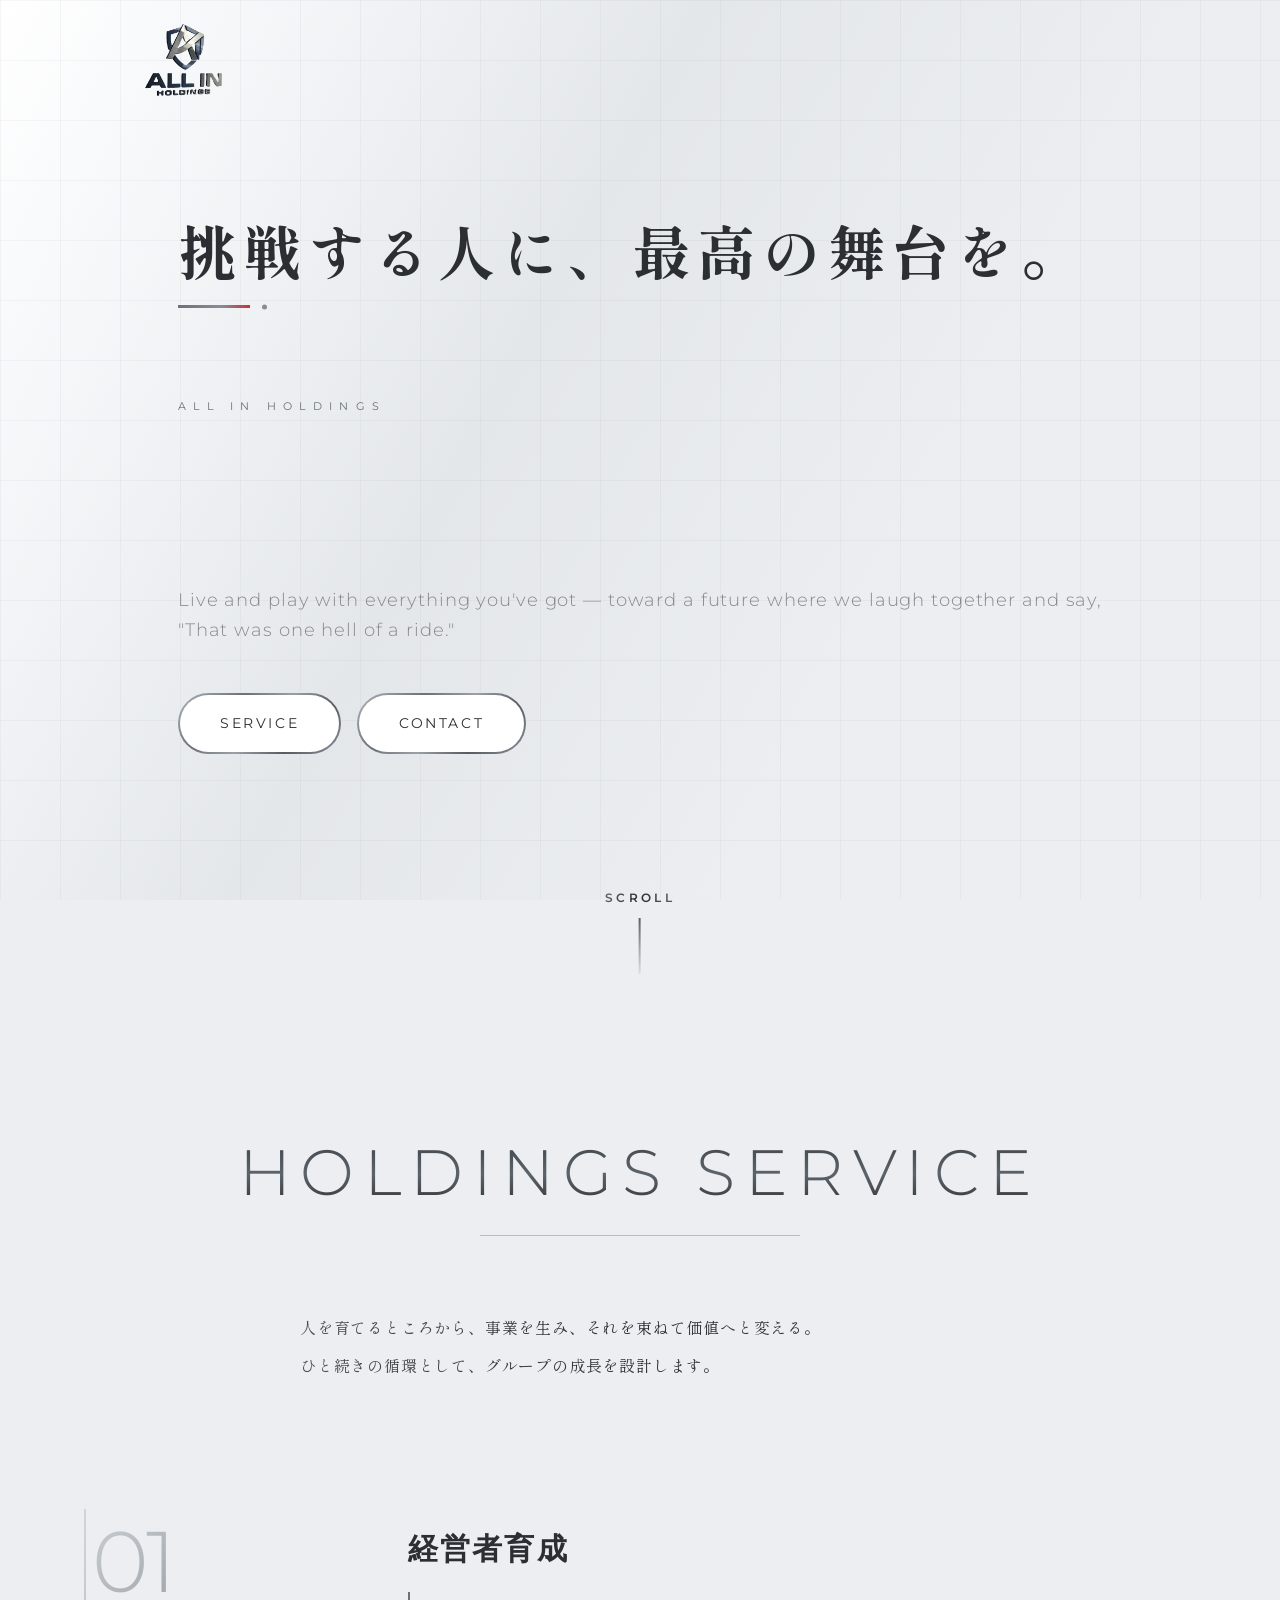
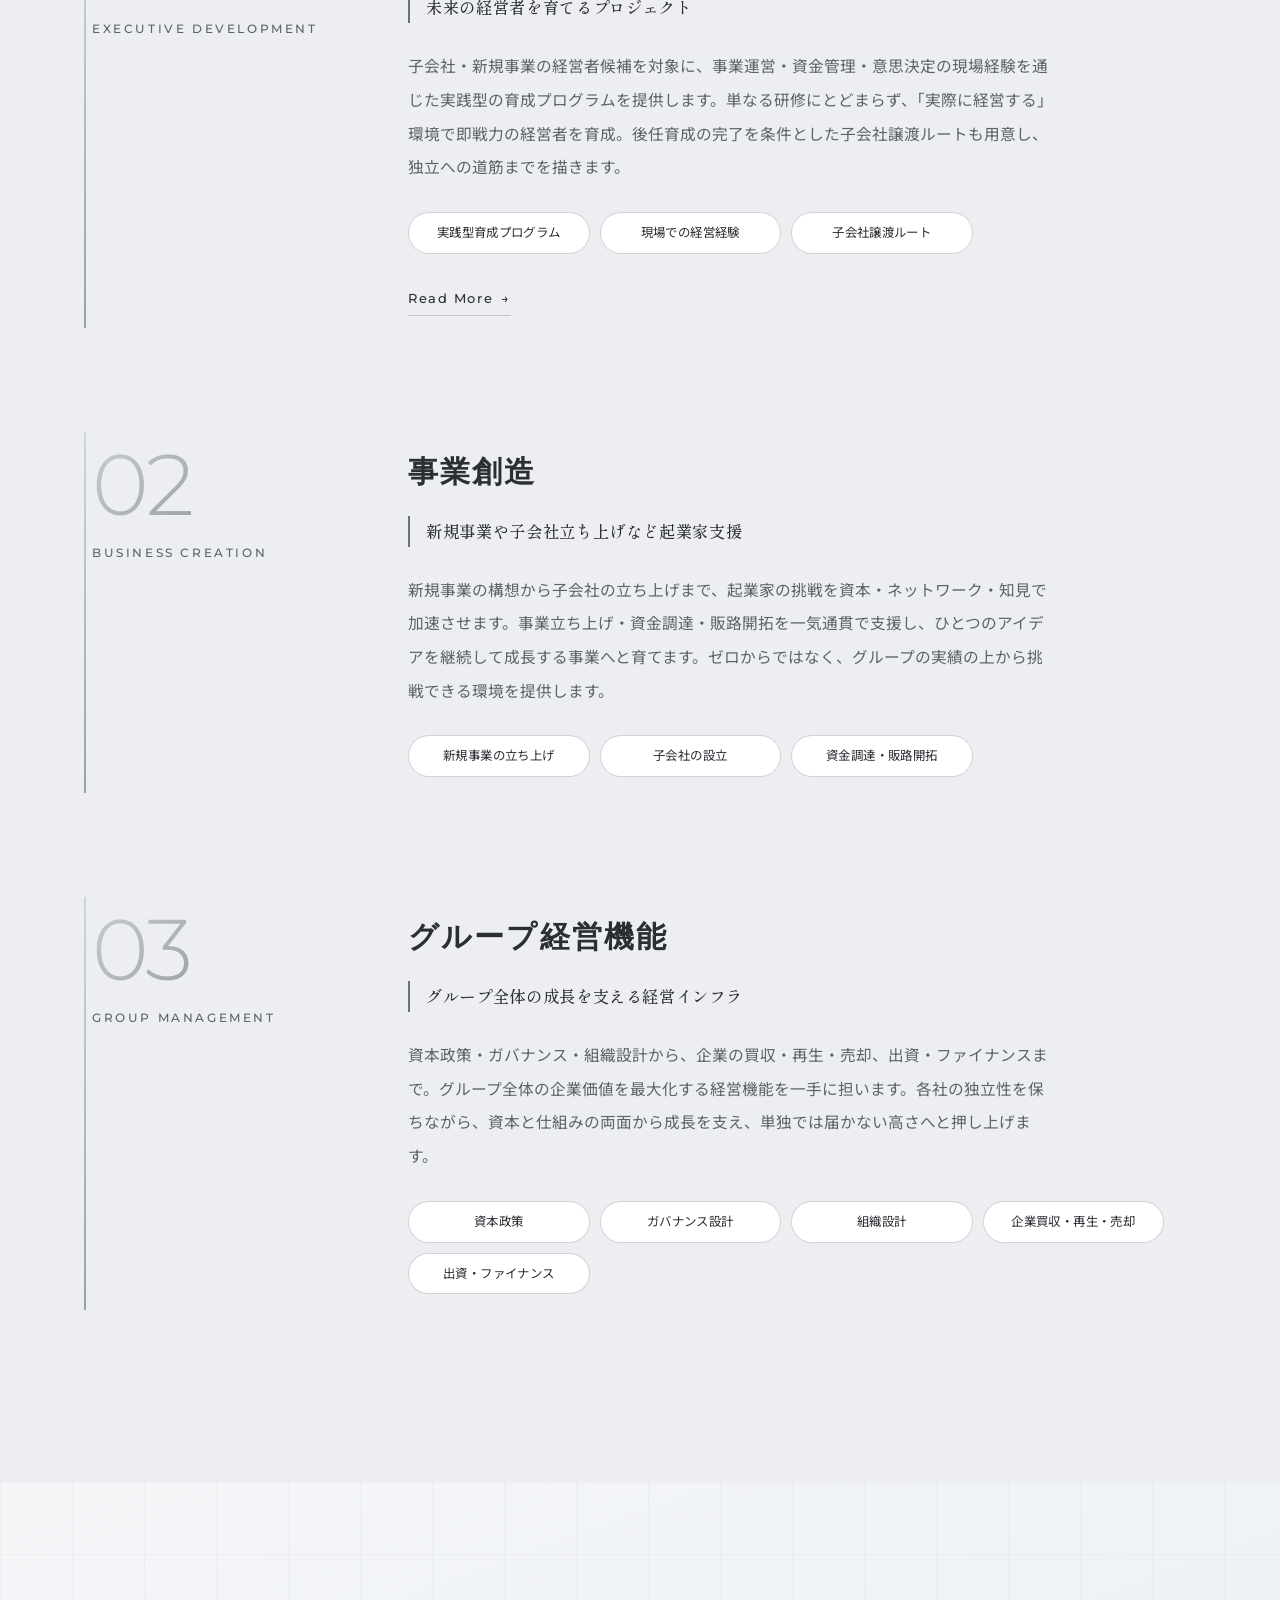
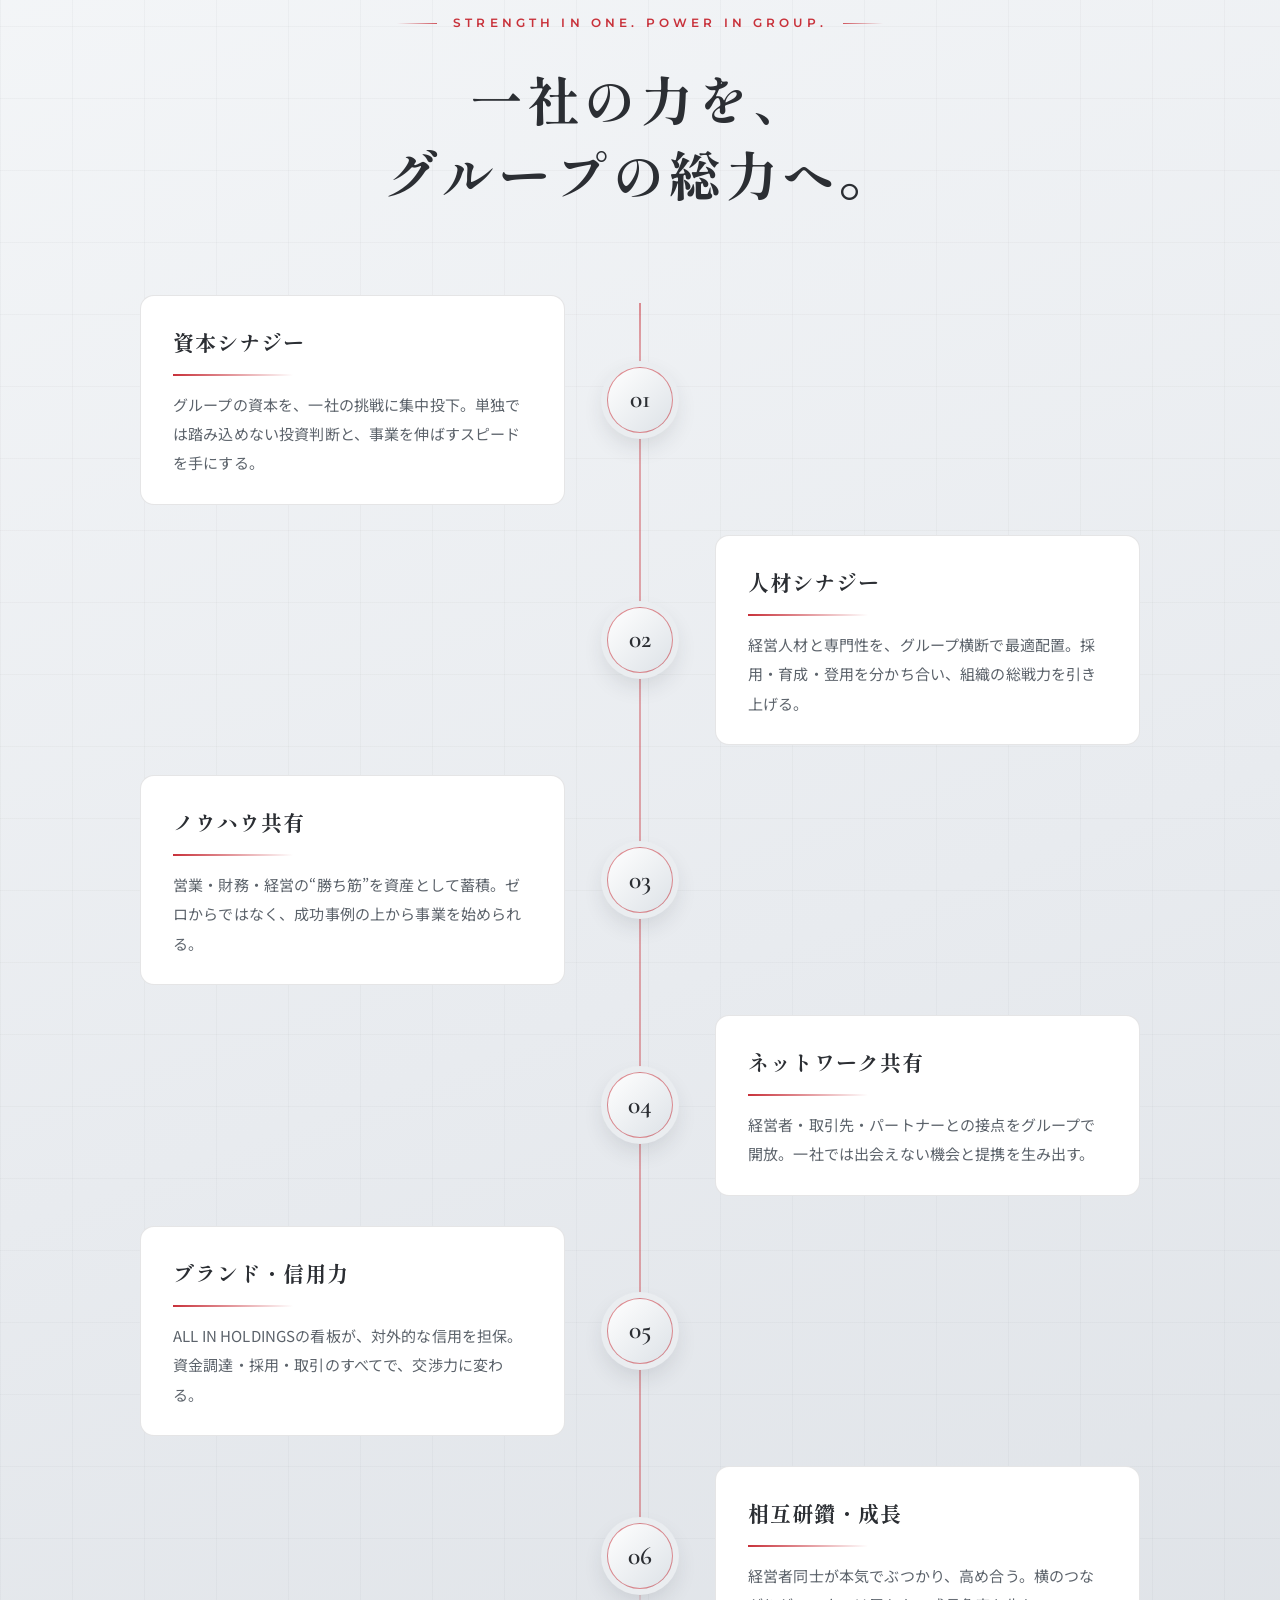
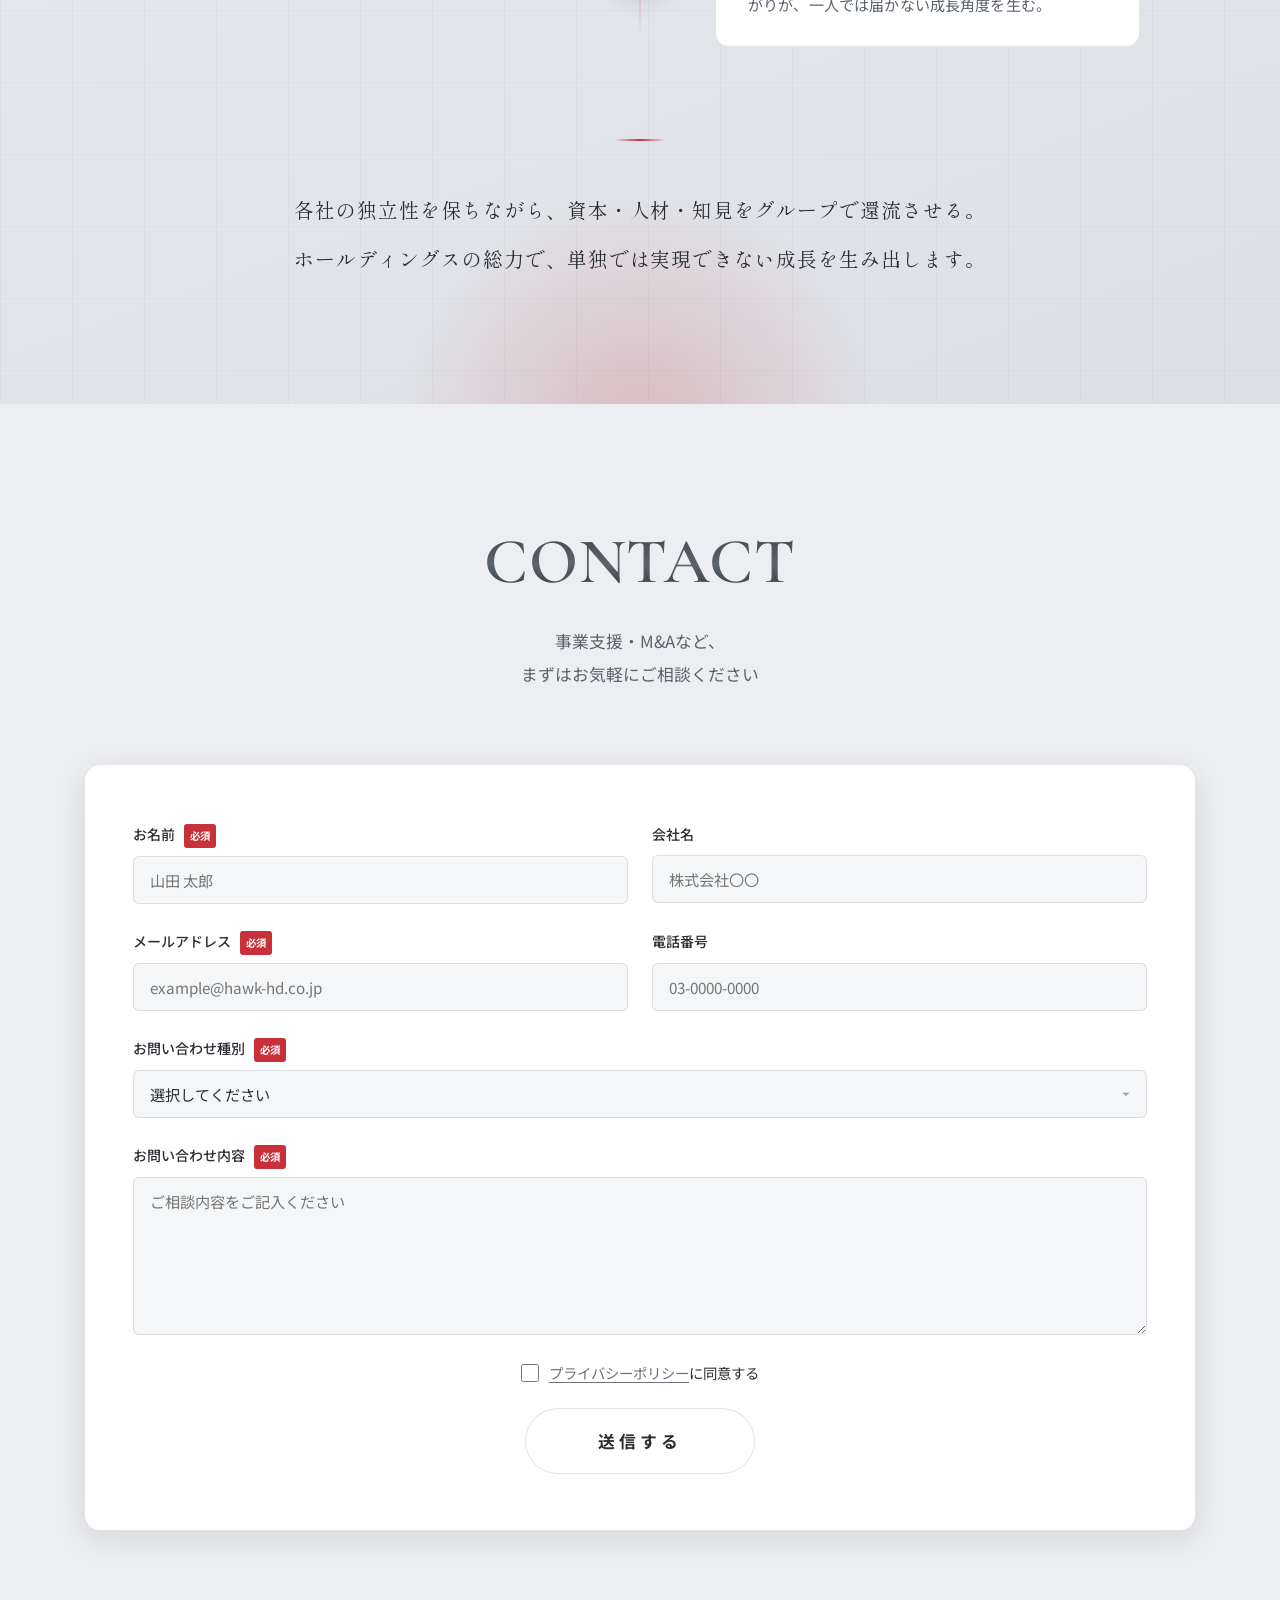
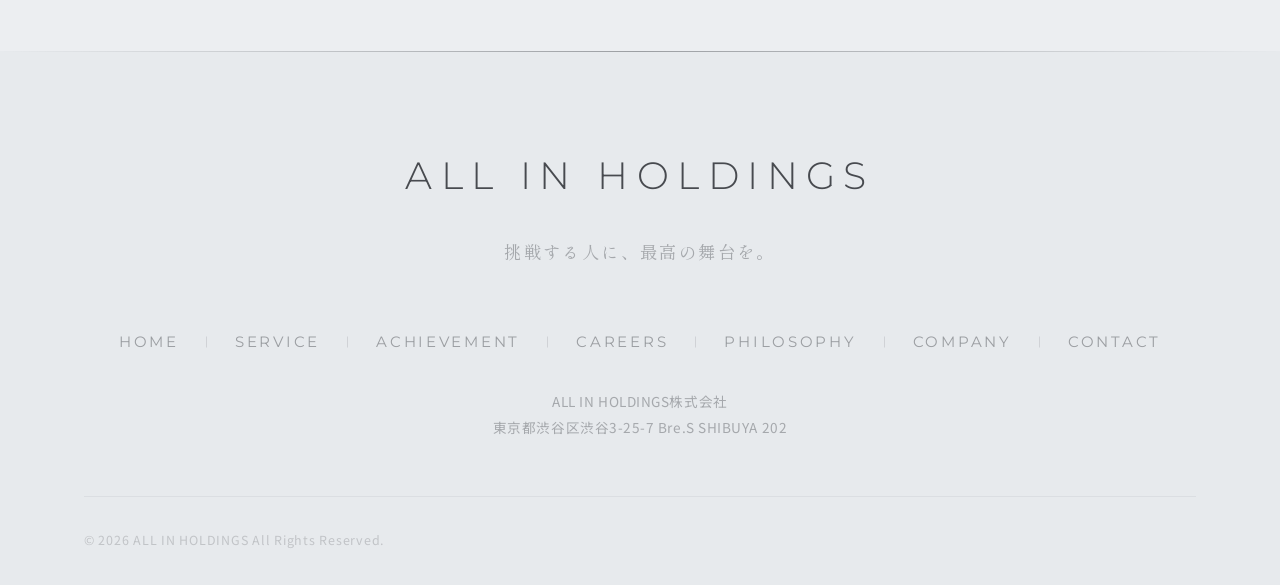
==== commit b61fd241: "サイト更新をバックアップ: OG画像・robots.txt・sitemap.xml追加、各ページ調整、画像差し替え Co-Authored-By: Claude Opus 4.8 (1M contex" ====
--- a/index.html
+++ b/index.html
@@ -6,10 +6,38 @@
   <meta name="format-detection" content="address=no" />
   <meta name="description" content="経営者候補の実践育成を軸に、資本政策、M&A、企業再生、組織設計まで手がけるホールディングス企業です。" />
   <title>ALL IN HOLDINGS株式会社</title>
+  <link rel="canonical" href="https://all-in-holdings.co.jp/" />
+  <meta property="og:type" content="website" />
+  <meta property="og:site_name" content="ALL IN HOLDINGS株式会社" />
+  <meta property="og:title" content="ALL IN HOLDINGS株式会社" />
+  <meta property="og:description" content="経営者候補の実践育成を軸に、資本政策、M&amp;A、企業再生、組織設計まで手がけるホールディングス企業です。" />
+  <meta property="og:url" content="https://all-in-holdings.co.jp/" />
+  <meta property="og:image" content="https://all-in-holdings.co.jp/og-image.png" />
+  <meta property="og:image:width" content="1200" />
+  <meta property="og:image:height" content="630" />
+  <meta property="og:locale" content="ja_JP" />
+  <meta name="twitter:card" content="summary" />
+  <script type="application/ld+json">
+  {
+    "@context": "https://schema.org",
+    "@type": "Organization",
+    "name": "ALL IN HOLDINGS株式会社",
+    "url": "https://all-in-holdings.co.jp/",
+    "logo": "https://all-in-holdings.co.jp/logo-transparent-sm.png",
+    "address": {
+      "@type": "PostalAddress",
+      "postalCode": "150-0002",
+      "addressRegion": "東京都",
+      "addressLocality": "渋谷区",
+      "streetAddress": "渋谷3-25-7 Bre.S SHIBUYA 202",
+      "addressCountry": "JP"
+    }
+  }
+  </script>
   <link rel="icon" href="logo-transparent-sm.png" type="image/png" />
   <link rel="apple-touch-icon" href="logo-transparent-sm.png" />
   <link rel="manifest" href="manifest.json" />
-  <link rel="stylesheet" href="style.css?v=20260617a" />
+  <link rel="stylesheet" href="style.css?v=20260618b" />
   <link rel="preconnect" href="https://fonts.googleapis.com" />
   <link rel="preconnect" href="https://fonts.gstatic.com" crossorigin />
   <link href="https://fonts.googleapis.com/css2?family=Cormorant+Garamond:ital,wght@0,300;0,400;0,600;1,300;1,400&family=DM+Serif+Display&family=Montserrat:wght@200;300;400;600;700&family=Noto+Sans+JP:wght@300;400;500;700;900&family=Shippori+Mincho+B1:wght@500;600;700&display=swap" rel="stylesheet" />
@@ -18,7 +46,7 @@
 
   <!-- ===== デカロゴ（通常フロー・スクロールで自然に消える） ===== -->
   <div class="logo-hero" id="logoHero">
-    <a href="#">
+    <a href="/">
       <img src="logo-transparent-sm.png" alt="ALL IN HOLDINGS" class="logo-hero__img" />
     </a>
     <button class="header__hamburger logo-hero__hamburger" id="hamburger" aria-label="メニュー">
@@ -34,12 +62,12 @@
       </button>
     </div>
     <ul class="header__nav-list">
-      <li><a href="index.html">HOME</a></li>
+      <li><a href="/">HOME</a></li>
       <li><a href="#service">SERVICE</a></li>
-      <li><a href="achievement.html">ACHIEVEMENT</a></li>
-      <li><a href="recruit.html">CAREERS</a></li>
-      <li><a href="philosophy.html">PHILOSOPHY</a></li>
-      <li><a href="company.html">COMPANY</a></li>    </ul>
+      <li><a href="achievement">ACHIEVEMENT</a></li>
+      <li><a href="recruit">CAREERS</a></li>
+      <li><a href="philosophy">PHILOSOPHY</a></li>
+      <li><a href="company">COMPANY</a></li>    </ul>
     <a href="#contact" class="btn btn--metallic header__nav-btn">CONTACT</a>
   </nav>
 
@@ -60,8 +88,8 @@
       </h2>
       <p class="hero__en js-fadein">Live and play with everything you've got — toward a future where we laugh together and say,<br />"That was one hell of a ride."</p>
       <div class="hero__btns js-fadein">
-        <a href="#service" class="btn btn--metallic">事業内容を見る</a>
-        <a href="#contact" class="btn btn--outline-red">お問い合わせ</a>
+        <a href="#service" class="btn btn--metallic">SERVICE</a>
+        <a href="#contact" class="btn btn--outline-red">CONTACT</a>
       </div>
     </div>
     <div class="hero__scroll">
@@ -77,7 +105,7 @@
       <div class="section__head js-fadein">
         <h2 class="section__title service__en">HOLDINGS SERVICE</h2>
       </div>
-      <p class="service__lead js-fadein">ALL IN HOLDINGSは、<strong>「経営者を育て、事業を創り、グループで成長させる」</strong>3つの機能でひとつになる。<br /><br />人を育てるところから、事業を生み、それを束ねて価値へと変える。<br />ひと続きの循環として、グループの成長を設計します。</p>
+      <p class="service__lead js-fadein">人を育てるところから、事業を生み、それを束ねて価値へと変える。<br />ひと続きの循環として、グループの成長を設計します。</p>
       <div class="service__sets">
 
         <article class="service__set js-fadein">
@@ -94,7 +122,7 @@
               <li>現場での経営経験</li>
               <li>子会社譲渡ルート</li>
             </ul>
-            <a href="recruit.html" class="service__set-link">Read More<span class="service__set-arrow">→</span></a>
+            <a href="recruit" class="service__set-link">Read More<span class="service__set-arrow">→</span></a>
           </div>
         </article>
 
@@ -143,7 +171,7 @@
     <div class="synergy__bg" aria-hidden="true"></div>
     <div class="container">
       <div class="synergy__head js-fadein">
-        <p class="synergy__eyebrow">Strength in One. Power in Group.</p>
+        <p class="synergy__eyebrow">Strength in One. <br class="sp-br" />Power in Group.</p>
         <h2 class="synergy__title">一社の力を、<br />グループの総力へ。</h2>
       </div>
 
@@ -194,10 +222,7 @@
 
       <div class="synergy__message js-fadein">
         <p>
-          私たちは、業界に縛られないホールディングスとして、<br />
-          志ある人材と共に複数の事業を立ち上げ、成長させるインキュベーション組織です。<br /><br />
-          各社の独立性を保ちながら、資本・人材・知見をグループで還流させる。<br />
-          ホールディングスの総力で、単独では実現できない成長を生み出します。
+          各社の独立性を保ちながら、<br class="sp-br" />資本・人材・知見をグループで還流させる。<br class="pc-br" /><br class="sp-br" />ホールディングスの総力で、<br class="sp-br" />単独では実現できない成長を生み出します。
         </p>
       </div>
     </div>
@@ -248,7 +273,7 @@
         <div class="form__agree">
           <label class="form__agree-label">
             <input type="checkbox" class="form__agree-check" required />
-            <span class="form__agree-text"><a href="privacy.html" class="form__agree-link">プライバシーポリシー</a>に同意する</span>
+            <span class="form__agree-text"><a href="privacy" class="form__agree-link">プライバシーポリシー</a>に同意する</span>
           </label>
         </div>
         <div class="form__submit">
@@ -265,16 +290,16 @@
       <div class="footer__top">
         <div class="footer__brand">
           <p class="footer__logo"><span class="footer__logo-allin">ALL IN</span> <span class="footer__logo-holdings">HOLDINGS</span></p>
-          <p class="footer__tagline">挑戦する人に、夢を描ける舞台を創る</p>
+          <p class="footer__tagline">挑戦する人に、最高の舞台を。</p>
         </div>
         <nav class="footer__nav">
           <ul class="footer__nav-list">
-            <li><a href="index.html">HOME</a></li>
+            <li><a href="/">HOME</a></li>
             <li><a href="#service">SERVICE</a></li>
-            <li><a href="achievement.html">ACHIEVEMENT</a></li>
-            <li><a href="recruit.html">CAREERS</a></li>
-            <li><a href="philosophy.html">PHILOSOPHY</a></li>
-            <li><a href="company.html">COMPANY</a></li>            <li><a href="#contact">CONTACT</a></li>
+            <li><a href="achievement">ACHIEVEMENT</a></li>
+            <li><a href="recruit">CAREERS</a></li>
+            <li><a href="philosophy">PHILOSOPHY</a></li>
+            <li><a href="company">COMPANY</a></li>            <li><a href="#contact">CONTACT</a></li>
           </ul>
         </nav>
         <p class="footer__info"><span class="footer__info-name">ALL IN HOLDINGS株式会社</span><br /><span class="footer__info-addr">東京都渋谷区渋谷3-25-7 Bre.S SHIBUYA 202</span></p>
@@ -285,6 +310,6 @@
     </div>
   </footer>
 
-  <script src="script.js?v=20260308a"></script>
+  <script src="script.js?v=20260618b"></script>
 </body>
 </html>
--- a/style.css
+++ b/style.css
@@ -59,6 +59,9 @@
   margin: 0 auto;
   padding: 0 24px;
 }
+/* レスポンシブ改行用 <br>（sp=スマホのみ / pc=PCのみ） */
+.sp-br { display: none; }
+.pc-br { display: inline; }
 .pc-only { display: inline; }
 .sp-only { display: none; }
 
@@ -187,6 +190,17 @@
     linear-gradient(var(--surface), var(--surface)) padding-box,
     linear-gradient(135deg, #B8BEC6 0%, #7A8088 35%, #9AA0A7 55%, #50555C 100%) border-box;
 }
+/* TOPヒーローのSERVICE/CONTACTボタン：フッターCONTACTと同じ英字フォント */
+.hero__btns .btn {
+  font-family: var(--font-en);
+  font-weight: 400;
+  letter-spacing: 0.18em;
+}
+/* シャインを送信ボタンと同じ（4秒周期・流れ0.8秒）に。2ボタンは半周期ずらして交互に */
+.hero__btns .btn::before { animation-name: btn-shine-contact; animation-duration: 4s; }
+.hero__btns .btn--outline-red::before { animation-delay: 2s; }
+/* careersヒーローのENTRYボタンも同じ（4秒周期・流れ0.8秒） */
+.btn--entry::before { animation-name: btn-shine-contact; animation-duration: 4s; }
 
 /* ---------- Section 共通 ---------- */
 .section { padding: 120px 0; }
@@ -601,7 +615,7 @@
   position: relative;
   display: inline-block;
   font-family: var(--font-display);
-  font-size: clamp(1.05rem, 4.5vw, 3.05rem);
+  font-size: clamp(1.26rem, 5.4vw, 3.66rem);
   font-weight: 700;
   line-height: 1.1;
   letter-spacing: 0.1em;
@@ -1606,6 +1620,12 @@
 .form__textarea { resize: vertical; }
 .form__submit { text-align: center; margin-top: 18px; }
 .form__submit .btn { padding-left: 72px; padding-right: 72px; letter-spacing: 0.24em; }
+/* 送信ボタンのシャイン：4秒に1回、流れる速さは0.8秒のまま（他ボタンは8秒） */
+.form__submit .btn::before { animation-name: btn-shine-contact; animation-duration: 4s; }
+@keyframes btn-shine-contact {
+  0%, 80% { left: -100%; }
+  100%    { left: 200%; }
+}
 
 /* Agree checkbox */
 .form__agree {
@@ -1834,6 +1854,8 @@
   :root { --header-h: 60px; }
   .pc-only { display: none; }
   .sp-only { display: inline; }
+  .sp-br { display: inline; }
+  .pc-br { display: none; }
   .section { padding: 72px 0; }
 
   /* Header */
@@ -1859,14 +1881,14 @@
     max-width: 100%;
   }
   .hero__title em { font-size: 1.04em; }
-  .hero__catch { font-size: clamp(1.3rem, 4.5vw, 2.4rem); letter-spacing: 0.06em; margin-bottom: 64px; }
+  .hero__catch { font-size: clamp(1.56rem, 5.4vw, 2.88rem); letter-spacing: 0.06em; margin-bottom: 64px; }
   .hero__title-line2,
   .hero__title-line3 { white-space: normal; word-break: normal; line-height: 1.5; }
   .hero__title-line2 { font-size: 0.94em; margin: 0 0 12px 0; }
   .hero__title-line3 { font-size: 0.94em; }
   .hero__en { font-size: 0.9rem; margin-bottom: 36px; line-height: 1.8; }
   .hero__btns { gap: 12px; }
-  .hero__inner { padding-bottom: 120px; }
+  .hero__inner { padding-bottom: 168px; }
   .hero__scroll { bottom: 24px; }
 
   /* Section共通 */
@@ -1874,45 +1896,71 @@
   .section__head { margin-bottom: 48px; }
   .section__desc { font-size: 0.95rem; }
 
-  /* Synergy */
+  /* Synergy: スマホは1列カード＋スクロールで左右交互フェードイン */
   .synergy__head { margin-bottom: 56px; }
-  .synergy__timeline { max-width: 560px; }
-  .synergy__timeline::before { left: 33px; }
-  .synergy__item { grid-template-columns: 66px 1fr; column-gap: 18px; align-items: start; min-height: 0; margin-bottom: 22px; }
-  /* ノードを左スパイン上に固定（横木はパネル側へ） */
+  .synergy__timeline { display: flex; flex-direction: column; gap: 14px; max-width: 480px; margin: 0 auto; overflow: hidden; }
+  .synergy__timeline::before { display: none; }
+  .synergy__item {
+    display: flex;
+    flex-direction: row;
+    align-items: flex-start;
+    gap: 14px;
+    min-height: 0;
+    margin: 0;
+    padding: 20px 18px;
+    background: var(--surface);
+    border: 1px solid var(--line);
+    border-radius: 12px;
+    /* 横からのスライドフェードイン（is-visibleで0へ戻る） */
+    opacity: 0;
+    transform: translateX(48px);
+    transition: opacity 0.7s ease, transform 0.7s ease;
+  }
+  .synergy__item:nth-child(even) { transform: translateX(-48px); }
+  .synergy__item.is-visible { opacity: 1; transform: translateX(0); }
   .synergy__node,
   .synergy__item:nth-child(odd) .synergy__node,
   .synergy__item:nth-child(even) .synergy__node {
-    position: relative;
+    position: static;
     top: auto;
     left: auto;
-    grid-column: 1;
-    display: flex;
-    justify-content: center;
-    align-self: start;
-    margin-top: 4px;
     transform: none;
+    margin: 0;
+    flex-shrink: 0;
+    display: block;
   }
-  .synergy__node-num { width: 52px; height: 52px; font-size: 1.25rem; box-shadow: 0 0 0 5px #EAEDF0, 0 8px 18px rgba(40,46,54,0.16); }
+  .synergy__node-num {
+    width: 42px;
+    height: 42px;
+    font-size: 1.1rem;
+    box-shadow: none;
+    border: 1px solid rgba(200,49,58,0.5);
+  }
+  /* タイムラインの横木・中心点は非表示 */
   .synergy__node::before,
+  .synergy__node::after,
   .synergy__item:nth-child(odd) .synergy__node::before,
-  .synergy__item:nth-child(even) .synergy__node::before {
-    left: 100%;
-    right: auto;
-    width: 18px;
-    background: linear-gradient(90deg, rgba(200,49,58,0.65), transparent);
+  .synergy__item:nth-child(even) .synergy__node::before,
+  .synergy__item:nth-child(odd) .synergy__node::after,
+  .synergy__item:nth-child(even) .synergy__node::after { display: none; }
+  .synergy__panel,
+  .synergy__item:nth-child(even) .synergy__panel {
+    grid-column: auto;
+    text-align: left;
+    padding: 0;
+    background: none;
+    border: none;
+    border-radius: 0;
+    flex: 1;
+    min-width: 0;
   }
-  .synergy__node::after,
-  .synergy__item:nth-child(odd) .synergy__node::after,
-  .synergy__item:nth-child(even) .synergy__node::after {
-    left: 50%;
-    top: 50%;
-  }
-  .synergy__panel,
-  .synergy__item:nth-child(even) .synergy__panel { grid-column: 2; text-align: left; padding: 20px 22px; }
+  .synergy__panel-title { font-size: 1.12rem; margin-bottom: 10px; padding-bottom: 10px; }
   .synergy__panel-title::after,
   .synergy__item:nth-child(even) .synergy__panel-title::after { right: auto; left: 0; background: linear-gradient(90deg, #C8313A, transparent); }
+  .synergy__panel-body { font-size: 0.8rem; line-height: 1.8; }
   .synergy__message { margin-top: 64px; }
+  /* スマホは4行に。長い行（約20字）が1行に収まる上限まで拡大 */
+  .synergy__message p { font-size: 0.94rem; line-height: 2.0; letter-spacing: 0; }
 
   /* Buttons */
   .btn { padding: 13px 32px; font-size: 0.85rem; }
@@ -1928,6 +1976,9 @@
   .service__set-num { font-size: 4.2rem; }
   .service__set-title { font-size: 1.6rem; }
   .service__set-body { font-size: 0.9rem; max-width: 100%; }
+  /* スマホはタグを内容幅のpill（1行）にして自然に折り返す */
+  .service__set-tags { display: flex; flex-wrap: wrap; gap: 8px; }
+  .service__set-tags li { white-space: nowrap; text-align: left; font-size: 0.75rem; padding: 7px 13px; }
 
   /* MVV */
   .mvv__mission, .mvv__vision { padding: 28px 20px; margin-bottom: 40px; }
@@ -1939,14 +1990,15 @@
   .mvv__value-body { font-size: 0.78rem; }
 
   /* Numbers */
-  .numbers__grid { grid-template-columns: 1fr; gap: 0; }
-  .numbers__item--dark { padding: 32px 22px; }
-  .numbers__item--dark .numbers__count { font-size: clamp(2.8rem, 13vw, 3.8rem); }
-  /* 縦区切り→横区切りに */
-  .numbers__item--dark:not(:last-child)::after {
-    top: auto; bottom: 0; left: 12%; right: 12%; width: auto; height: 1px;
-    background: linear-gradient(90deg, transparent, rgba(43,46,51,0.18), transparent);
-  }
+  /* グループ目標数値: 横3列のスタッツ表示（縦積みを解消） */
+  .numbers { padding-bottom: 44px; } /* New Next との間の余白を詰める */
+  .numbers__grid { grid-template-columns: repeat(3, 1fr); gap: 6px; }
+  .numbers__item--dark { padding: 14px 6px; }
+  .numbers__item--dark .numbers__value { padding-bottom: 12px; margin-bottom: 10px; gap: 3px; }
+  .numbers__item--dark .numbers__value::after { width: 30px; }
+  .numbers__item--dark .numbers__count { font-size: clamp(1.9rem, 9vw, 3rem); }
+  .numbers__item--dark .numbers__unit { font-size: 0.82rem; }
+  .numbers__item--dark .numbers__label { font-size: 0.76rem; line-height: 1.4; }
 
   /* Recruit */
   .recruit__grid { grid-template-columns: 1fr; gap: 36px; }
@@ -1990,37 +2042,69 @@
     max-width: 100%;
   }
   .hero__title em { font-size: 1.04em; }
-  .hero__catch { font-size: clamp(1rem, 4.6vw, 1.9rem); letter-spacing: 0.04em; margin-bottom: 48px; }
+  .hero__catch { font-size: clamp(1.2rem, 5.52vw, 2.28rem); letter-spacing: 0.04em; margin-bottom: 48px; }
   .hero__catch::before { width: 56px; height: 2px; }
   .hero__catch::after { left: 66px; width: 4px; height: 4px; }
   .hero__title-line2 { font-size: 0.94em; margin: 0 0 12px 0; }
   .hero__title-line3 { font-size: 0.94em; }
   .hero__en { font-size: 0.82rem; }
-  .hero__btns { flex-direction: column; align-items: center; }
-  .hero__btns .btn { width: 80%; }
-  .hero__inner { padding-bottom: 110px; }
+  .hero__btns { flex-direction: row; flex-wrap: nowrap; align-items: stretch; gap: 12px; width: 100%; max-width: 360px; margin-left: auto; margin-right: auto; }
+  .hero__btns .btn { flex: 1; min-width: 0; padding: 13px 12px; border-width: 1.8px; }
+  .hero__inner { padding-bottom: 168px; }
 
   .section__title { font-size: clamp(1.3rem, 6vw, 1.8rem); }
-  .synergy__timeline::before { left: 26px; }
-  .synergy__item { grid-template-columns: 52px 1fr; column-gap: 12px; }
-  .synergy__node-num { width: 46px; height: 46px; font-size: 1.1rem; }
-  .synergy__panel,
-  .synergy__item:nth-child(even) .synergy__panel { padding: 18px 18px; }
-  .synergy__panel-title { font-size: 1.18rem; }
+  /* 1列カード: 狭い幅向けの微調整 */
+  .synergy__timeline { gap: 12px; }
+  .synergy__item { padding: 16px 14px; gap: 12px; }
+  .synergy__node-num { width: 38px; height: 38px; font-size: 1rem; }
+  .synergy__panel-title { font-size: 1.06rem; margin-bottom: 8px; padding-bottom: 8px; }
+  .synergy__panel-body { font-size: 0.82rem; line-height: 1.8; }
 
   .btn { padding: 12px 28px; }
 
   .mvv__value-grid { grid-template-columns: 1fr; }
   .mvv__value-card { padding: 24px 20px; }
 
-  .numbers__grid { grid-template-columns: 1fr; gap: 0; }
-  .numbers__item--dark { padding: 30px 20px; }
-  .numbers__item--dark .numbers__count { font-size: clamp(2.6rem, 13vw, 3.6rem); }
-
-  .service__set { grid-template-columns: 1fr; gap: 16px; padding: 44px 16px 44px 14px; }
-  .service__set-index { flex-direction: row; align-items: baseline; gap: 16px; }
-  .service__set-num { font-size: 3.4rem; }
-  .service__set-title { font-size: 1.4rem; }
+  .numbers__grid { grid-template-columns: repeat(3, 1fr); gap: 4px; }
+  .numbers__item--dark { padding: 12px 4px; }
+  .numbers__item--dark .numbers__count { font-size: clamp(1.5rem, 8.5vw, 2.3rem); }
+  .numbers__item--dark .numbers__unit { font-size: 0.72rem; }
+  .numbers__item--dark .numbers__label { font-size: 0.68rem; }
+
+  /* スマホ: タイムライン型（番号ノードを縦線で連結） */
+  .service__sets { display: flex; flex-direction: column; gap: 30px; }
+  .service__set {
+    grid-template-columns: 1fr;
+    gap: 10px;
+    padding: 0 0 0 44px;
+  }
+  /* 縦線：このノードから次のノードへ連結（最後の項目は非表示） */
+  .service__set::before {
+    left: 13px;
+    top: 22px;
+    bottom: auto;
+    height: calc(100% + 30px);
+    width: 2px;
+    transform: scaleY(1);
+    background: linear-gradient(180deg, #CFD5DB 0%, #9AA0A7 100%);
+  }
+  .service__set:last-child::before { display: none; }
+  /* ノード（丸） */
+  .service__set::after {
+    content: '';
+    position: absolute;
+    left: 8px;
+    top: 16px;
+    width: 12px;
+    height: 12px;
+    border-radius: 50%;
+    background: var(--accent);
+    box-shadow: 0 0 0 4px #EAEDF0;
+    z-index: 2;
+  }
+  .service__set-index { flex-direction: row; align-items: baseline; gap: 12px; }
+  .service__set-num { font-size: 2.2rem; }
+  .service__set-title { font-size: 1.35rem; }
   .service__set-catch { font-size: 0.92rem; }
   .service__set-body { font-size: 0.85rem; }
 
@@ -2038,21 +2122,22 @@
   .logo-hero { padding: 8px 36px 6px; }
   .logo-hero__img { height: 38px; }
   .logo-hero__hamburger { right: 36px; transform: translateY(calc(-50% + 6px)); }
-  .hero__inner { padding: 52px 14px 48px; }
+  .hero__inner { padding: 52px 14px 150px; }
   .hero__title {
     font-size: clamp(0.93rem, 4.6vw, 1.3rem);
     line-height: 1.32;
     width: 100%;
     max-width: 100%;
   }
-  .hero__catch { font-size: clamp(0.9rem, 4.4vw, 1.5rem); letter-spacing: 0.02em; margin-bottom: 40px; }
+  .hero__catch { font-size: clamp(1.08rem, 5.28vw, 1.8rem); letter-spacing: 0.02em; margin-bottom: 40px; }
   .hero__title-line2 { font-size: 0.94em; margin: 0 0 12px 0; }
   .hero__title-line3 { font-size: 0.94em; }
   .hero__label { font-size: 0.6rem; letter-spacing: 0.3em; }
   .section__title { font-size: 1.25rem; }
   .header__logo-img { height: 32px; }
 
-  .numbers__count { font-size: 1.6rem; }
-  .numbers__value { gap: 6px; }
-  .numbers__item--dark .numbers__unit { font-size: 1rem; }
-}
+  .numbers__item--dark .numbers__count { font-size: clamp(1.3rem, 8vw, 1.9rem); }
+  .numbers__value { gap: 2px; }
+  .numbers__item--dark .numbers__unit { font-size: 0.66rem; }
+  .numbers__item--dark .numbers__label { font-size: 0.62rem; }
+}
